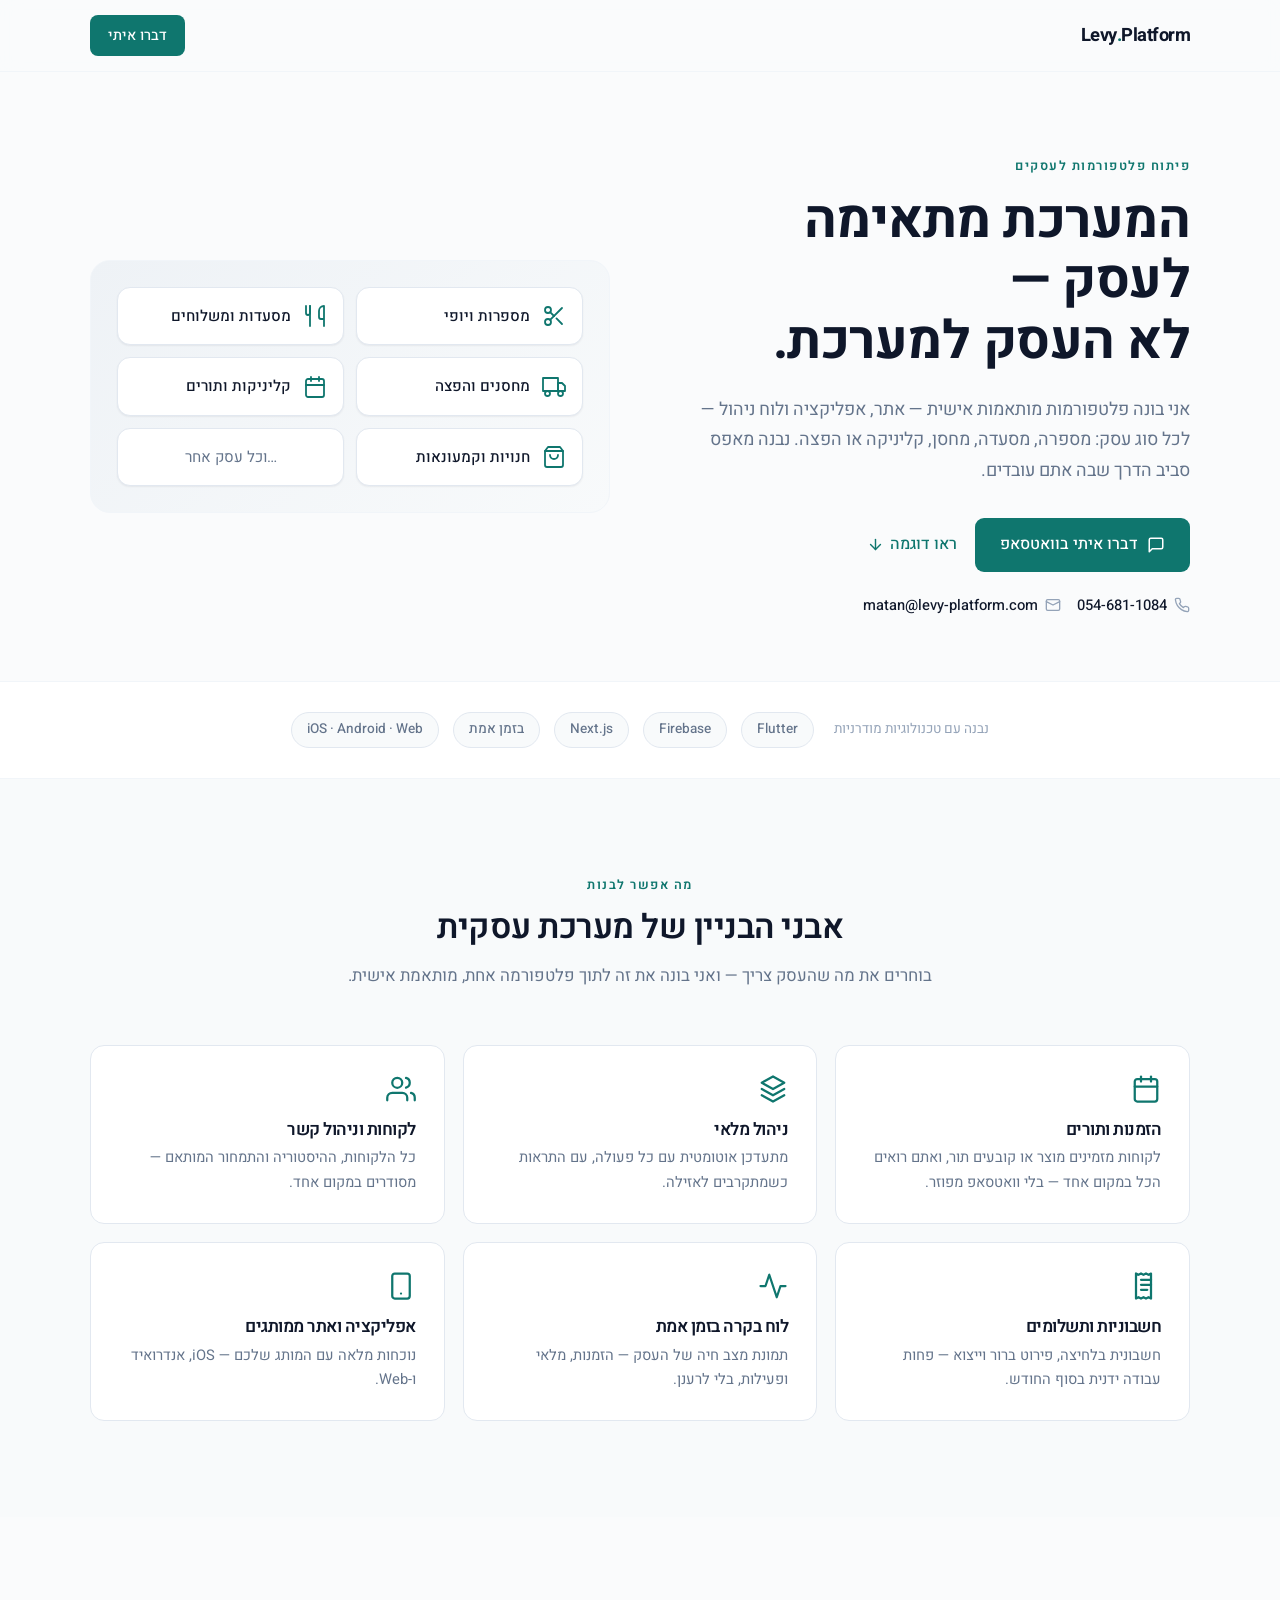
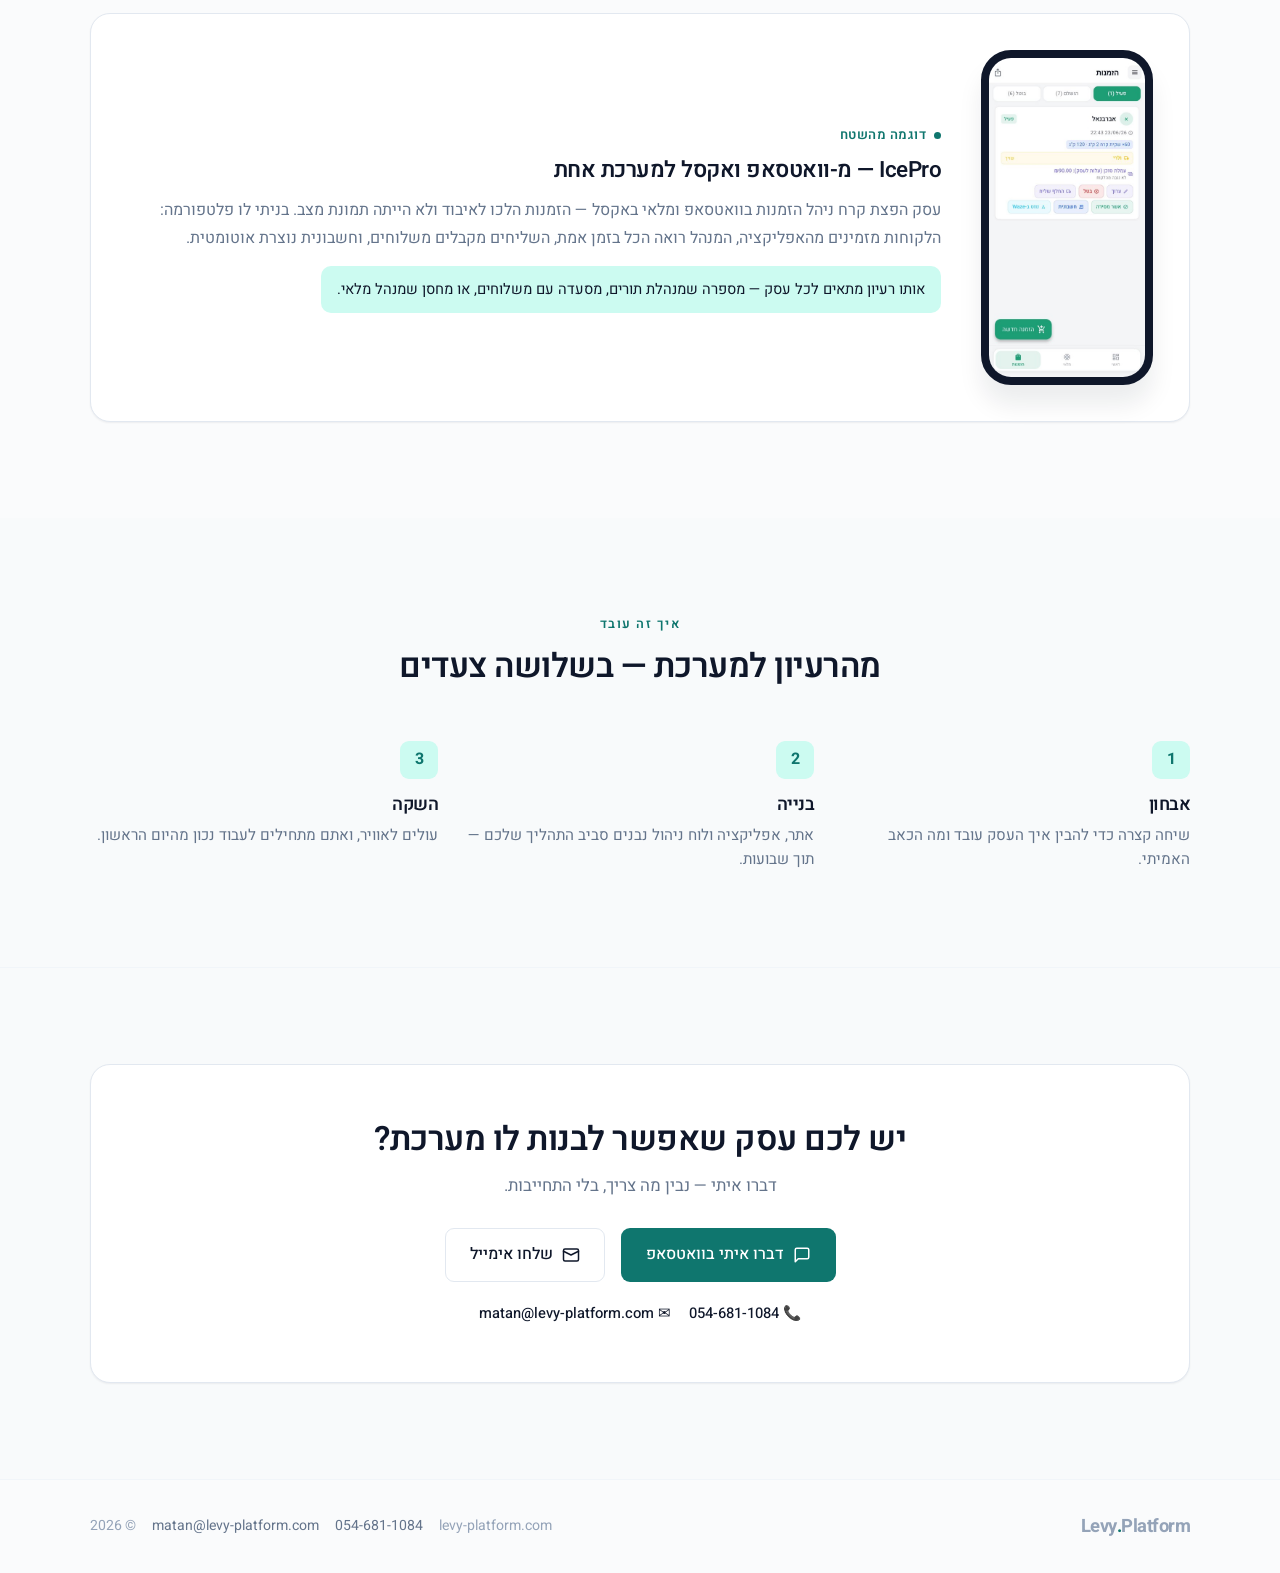
==== index.html @ 37a0bbab "v6: מיצוב רחב לכל עסק (סוגי-עסקים ב-hero) + IcePro כדוגמה קטנה ממוקדת-בעיה + אימייל matan@levy-platf" ====
<!DOCTYPE html>
<html lang="he" dir="rtl">
<head>
<meta charset="UTF-8">
<meta name="viewport" content="width=device-width, initial-scale=1.0">
<title>Levy Platform | פלטפורמות עסקיות מותאמות אישית</title>
<meta name="description" content="בונה פלטפורמות מותאמות אישית לכל עסק — אתר, אפליקציה ולוח ניהול שעובדים יחד בזמן אמת.">
<link rel="preconnect" href="https://fonts.googleapis.com">
<link rel="preconnect" href="https://fonts.gstatic.com" crossorigin>
<link href="https://fonts.googleapis.com/css2?family=Heebo:wght@300;400;500;600;700;800&display=swap" rel="stylesheet">
<style>
*,*::before,*::after{box-sizing:border-box;margin:0;padding:0}
:root{
  --bg:#FAFBFC;--surface:#FFFFFF;--section:#F8FAFB;
  --text:#0F172A;--sub:#64748B;--muted:#94A3B8;
  --border:#E2E8F0;--border-soft:#F1F5F9;
  --accent:#0F766E;--accent-hover:#134E4A;--accent-light:#CCFBF1;
  --shadow:0 20px 25px rgba(15,23,42,.08);
  --shadow-sm:0 1px 2px rgba(15,23,42,.06);
}
html{scroll-behavior:smooth}
body{font-family:'Heebo',-apple-system,BlinkMacSystemFont,'Segoe UI',sans-serif;color:var(--text);background:var(--bg);line-height:1.6;-webkit-font-smoothing:antialiased}
a{text-decoration:none;color:inherit}
.wrap{max-width:1180px;margin:0 auto;padding:0 40px}
@media(max-width:600px){.wrap{padding:0 22px}}
section{padding:96px 0}
@media(max-width:600px){section{padding:60px 0}}
h1,h2,h3{letter-spacing:-.5px;font-weight:600;line-height:1.15;color:var(--text)}
h2{font-size:clamp(1.7rem,3vw,2.1rem)}
.lead{color:var(--sub);font-size:1.05rem;line-height:1.7}
.eyebrow{color:var(--accent);font-weight:600;font-size:.8rem;letter-spacing:1.5px;text-transform:uppercase;margin-bottom:14px}
.ico{width:22px;height:22px;display:block;flex-shrink:0}
.ico svg{width:100%;height:100%;display:block}

html.js .reveal{opacity:0;transform:translateY(18px);transition:opacity .5s ease-out,transform .5s ease-out}
html.js .reveal.in{opacity:1;transform:none}

.btn{display:inline-flex;align-items:center;gap:9px;font-family:inherit;font-weight:500;font-size:1rem;border-radius:9px;padding:13px 24px;cursor:pointer;border:1px solid transparent;transition:background .2s,border-color .2s,color .2s}
.btn-primary{background:var(--accent);color:#fff}
.btn-primary:hover{background:var(--accent-hover)}
.btn-ghost{background:transparent;color:var(--text);border-color:var(--border)}
.btn-ghost:hover{border-color:var(--sub);background:var(--surface)}
.btn .ico{width:18px;height:18px}
.link-arrow{display:inline-flex;align-items:center;gap:6px;color:var(--accent);font-weight:500}
.link-arrow .ico{width:17px;height:17px}

nav{position:sticky;top:0;z-index:50;background:rgba(250,251,252,.85);backdrop-filter:blur(10px);border-bottom:1px solid var(--border-soft)}
.nav-in{max-width:1180px;margin:0 auto;padding:15px 40px;display:flex;align-items:center;justify-content:space-between}
@media(max-width:600px){.nav-in{padding:13px 22px}}
.brand{font-weight:700;font-size:1.15rem;letter-spacing:-.5px}
.brand i{color:var(--accent);font-style:normal}
.nav-cta{font-size:.9rem;font-weight:500;color:#fff;background:var(--accent);padding:9px 18px;border-radius:8px;transition:background .2s}
.nav-cta:hover{background:var(--accent-hover)}

.hero{padding:84px 0 64px}
.hero-grid{display:grid;grid-template-columns:1fr 1fr;gap:60px;align-items:center}
@media(max-width:880px){.hero-grid{grid-template-columns:1fr;gap:44px}}
.hero h1{font-size:clamp(2.1rem,4.6vw,3.3rem);font-weight:700}
.hero .lead{margin:22px 0 32px;max-width:500px;font-size:1.12rem}
.hero-actions{display:flex;align-items:center;gap:18px;flex-wrap:wrap}
.contact-line{margin-top:22px;color:var(--muted);font-size:.92rem;display:flex;align-items:center;gap:16px;flex-wrap:wrap}
.contact-line a{color:var(--text);font-weight:500;display:inline-flex;align-items:center;gap:7px}
.contact-line .ico{width:16px;height:16px;color:var(--muted)}

/* business-types panel (hero visual) */
.biz-panel{background:linear-gradient(140deg,#EEF2F6,#F8FAFB);border:1px solid var(--border-soft);border-radius:20px;padding:26px}
@media(max-width:600px){.biz-panel{padding:18px}}
.biz-grid{display:grid;grid-template-columns:repeat(2,1fr);gap:12px}
.biz{background:var(--surface);border:1px solid var(--border);border-radius:13px;padding:16px 16px;display:flex;align-items:center;gap:12px;font-weight:500;font-size:.95rem;box-shadow:var(--shadow-sm)}
.biz .ico{width:24px;height:24px;color:var(--accent)}
.biz.more{color:var(--sub);justify-content:center;font-weight:400}

.trust{border-top:1px solid var(--border-soft);border-bottom:1px solid var(--border-soft);background:var(--surface)}
.trust .wrap{padding-top:30px;padding-bottom:30px;display:flex;align-items:center;gap:14px;flex-wrap:wrap;justify-content:center}
.trust .t-lead{color:var(--muted);font-size:.85rem;margin-inline-end:6px}
.chip{font-size:.85rem;color:var(--sub);background:var(--section);border:1px solid var(--border);border-radius:50px;padding:6px 15px;font-weight:500}

.sec-head{max-width:640px;margin-bottom:54px}
.sec-head.center{margin-left:auto;margin-right:auto;text-align:center}
.sec-head .lead{margin-top:14px}

/* capabilities */
.caps{background:var(--section)}
.caps-grid{display:grid;grid-template-columns:repeat(3,1fr);gap:18px}
@media(max-width:820px){.caps-grid{grid-template-columns:repeat(2,1fr)}}
@media(max-width:540px){.caps-grid{grid-template-columns:1fr}}
.cap{background:var(--surface);border:1px solid var(--border);border-radius:14px;padding:28px;transition:border-color .2s,box-shadow .2s}
.cap:hover{border-color:#CBD5E1;box-shadow:var(--shadow-sm)}
.cap .ico{width:30px;height:30px;color:var(--accent);margin-bottom:16px}
.cap h3{font-size:1.08rem;margin-bottom:7px}
.cap p{color:var(--sub);font-size:.92rem;line-height:1.65}

/* compact example card */
.example{background:var(--surface);border:1px solid var(--border);border-radius:20px;padding:36px;display:grid;grid-template-columns:auto 1fr;gap:40px;align-items:center;box-shadow:var(--shadow-sm)}
@media(max-width:700px){.example{grid-template-columns:1fr;gap:26px;text-align:center;padding:28px}}
.example .phone{width:172px;border:8px solid #0F172A;border-radius:30px;overflow:hidden;background:#0F172A;box-shadow:var(--shadow);margin:0 auto}
.example .phone img{display:block;width:100%}
.example .ex-label{display:inline-flex;align-items:center;gap:8px;color:var(--accent);font-weight:600;font-size:.82rem;letter-spacing:.5px;margin-bottom:12px}
.example .ex-label .dot{width:7px;height:7px;border-radius:50%;background:var(--accent)}
.example h3{font-size:1.4rem;margin-bottom:12px}
.example p{color:var(--sub);font-size:1rem;line-height:1.75;margin-bottom:14px}
.example .ex-note{font-size:.92rem;color:var(--text);background:var(--accent-light);border-radius:10px;padding:12px 16px;display:inline-block}

/* how it works */
.steps{display:grid;grid-template-columns:repeat(3,1fr);gap:28px}
@media(max-width:720px){.steps{grid-template-columns:1fr;gap:22px}}
.step .n{width:38px;height:38px;border-radius:9px;background:var(--accent-light);color:var(--accent);font-weight:700;display:flex;align-items:center;justify-content:center;margin-bottom:16px}
.step h3{font-size:1.12rem;margin-bottom:7px}
.step p{color:var(--sub);font-size:.95rem}

/* final cta */
.cta{background:var(--section);border-top:1px solid var(--border-soft)}
.cta-card{background:var(--surface);border:1px solid var(--border);border-radius:20px;padding:56px 40px;text-align:center;box-shadow:var(--shadow-sm)}
@media(max-width:600px){.cta-card{padding:40px 24px}}
.cta-card h2{margin-bottom:12px}
.cta-card .lead{max-width:500px;margin:0 auto 28px}
.cta-actions{display:flex;align-items:center;justify-content:center;gap:16px;flex-wrap:wrap}
.cta-contact{margin-top:20px;color:var(--muted);font-size:.92rem;display:flex;gap:18px;justify-content:center;flex-wrap:wrap}
.cta-contact a{color:var(--text);font-weight:500}

footer{background:var(--bg);border-top:1px solid var(--border-soft);padding:32px 0}
.foot{display:flex;align-items:center;justify-content:space-between;gap:14px;flex-wrap:wrap;color:var(--muted);font-size:.88rem}
.foot a{color:var(--sub)}
.foot-c{display:flex;gap:16px;flex-wrap:wrap}
</style>
</head>
<body>

<nav>
  <div class="nav-in">
    <div class="brand">Levy<i>.</i>Platform</div>
    <a class="nav-cta" href="https://wa.me/972546811084" target="_blank" rel="noopener">דברו איתי</a>
  </div>
</nav>

<!-- HERO -->
<header class="hero">
  <div class="wrap hero-grid">
    <div class="reveal">
      <div class="eyebrow">פיתוח פלטפורמות לעסקים</div>
      <h1>המערכת מתאימה לעסק —<br>לא העסק למערכת.</h1>
      <p class="lead">אני בונה פלטפורמות מותאמות אישית — אתר, אפליקציה ולוח ניהול — לכל סוג עסק: מספרה, מסעדה, מחסן, קליניקה או הפצה. נבנה מאפס סביב הדרך שבה אתם עובדים.</p>
      <div class="hero-actions">
        <a class="btn btn-primary" href="https://wa.me/972546811084" target="_blank" rel="noopener">
          <span class="ico"><svg viewBox="0 0 24 24" fill="none" stroke="currentColor" stroke-width="2" stroke-linecap="round" stroke-linejoin="round"><path d="M21 15a2 2 0 0 1-2 2H7l-4 4V5a2 2 0 0 1 2-2h14a2 2 0 0 1 2 2z"/></svg></span>
          דברו איתי בוואטסאפ
        </a>
        <a class="link-arrow" href="#example">ראו דוגמה
          <span class="ico"><svg viewBox="0 0 24 24" fill="none" stroke="currentColor" stroke-width="2" stroke-linecap="round" stroke-linejoin="round"><path d="M12 5v14"/><path d="m19 12-7 7-7-7"/></svg></span>
        </a>
      </div>
      <div class="contact-line">
        <a href="tel:+972546811084"><span class="ico"><svg viewBox="0 0 24 24" fill="none" stroke="currentColor" stroke-width="2" stroke-linecap="round" stroke-linejoin="round"><path d="M22 16.92v3a2 2 0 0 1-2.18 2 19.79 19.79 0 0 1-8.63-3.07 19.5 19.5 0 0 1-6-6 19.79 19.79 0 0 1-3.07-8.67A2 2 0 0 1 4.11 2h3a2 2 0 0 1 2 1.72c.13.96.36 1.9.7 2.81a2 2 0 0 1-.45 2.11L8.09 9.91a16 16 0 0 0 6 6l1.27-1.27a2 2 0 0 1 2.11-.45c.91.34 1.85.57 2.81.7A2 2 0 0 1 22 16.92z"/></svg></span>054-681-1084</a>
        <a href="mailto:matan@levy-platform.com"><span class="ico"><svg viewBox="0 0 24 24" fill="none" stroke="currentColor" stroke-width="2" stroke-linecap="round" stroke-linejoin="round"><rect x="2" y="4" width="20" height="16" rx="2"/><path d="m22 7-10 5L2 7"/></svg></span>matan@levy-platform.com</a>
      </div>
    </div>
    <div class="reveal">
      <div class="biz-panel">
        <div class="biz-grid">
          <div class="biz"><span class="ico"><svg viewBox="0 0 24 24" fill="none" stroke="currentColor" stroke-width="1.8" stroke-linecap="round" stroke-linejoin="round"><circle cx="6" cy="6" r="3"/><circle cx="6" cy="18" r="3"/><line x1="20" y1="4" x2="8.12" y2="15.88"/><line x1="14.47" y1="14.48" x2="20" y2="20"/><line x1="8.12" y1="8.12" x2="12" y2="12"/></svg></span>מספרות ויופי</div>
          <div class="biz"><span class="ico"><svg viewBox="0 0 24 24" fill="none" stroke="currentColor" stroke-width="1.8" stroke-linecap="round" stroke-linejoin="round"><path d="M3 2v7a2 2 0 0 0 2 2 2 2 0 0 0 2-2V2"/><path d="M7 2v20"/><path d="M21 15V2a5 5 0 0 0-5 5v6c0 1.1.9 2 2 2h3Zm0 0v7"/></svg></span>מסעדות ומשלוחים</div>
          <div class="biz"><span class="ico"><svg viewBox="0 0 24 24" fill="none" stroke="currentColor" stroke-width="1.8" stroke-linecap="round" stroke-linejoin="round"><path d="M1 3h15v13H1z"/><path d="M16 8h4l3 3v5h-7V8z"/><circle cx="5.5" cy="18.5" r="2.5"/><circle cx="18.5" cy="18.5" r="2.5"/></svg></span>מחסנים והפצה</div>
          <div class="biz"><span class="ico"><svg viewBox="0 0 24 24" fill="none" stroke="currentColor" stroke-width="1.8" stroke-linecap="round" stroke-linejoin="round"><rect x="3" y="4" width="18" height="18" rx="2"/><line x1="16" y1="2" x2="16" y2="6"/><line x1="8" y1="2" x2="8" y2="6"/><line x1="3" y1="10" x2="21" y2="10"/></svg></span>קליניקות ותורים</div>
          <div class="biz"><span class="ico"><svg viewBox="0 0 24 24" fill="none" stroke="currentColor" stroke-width="1.8" stroke-linecap="round" stroke-linejoin="round"><path d="M6 2 3 6v14a2 2 0 0 0 2 2h14a2 2 0 0 0 2-2V6l-3-4z"/><line x1="3" y1="6" x2="21" y2="6"/><path d="M16 10a4 4 0 0 1-8 0"/></svg></span>חנויות וקמעונאות</div>
          <div class="biz more">…וכל עסק אחר</div>
        </div>
      </div>
    </div>
  </div>
</header>

<!-- TRUST -->
<div class="trust">
  <div class="wrap">
    <span class="t-lead">נבנה עם טכנולוגיות מודרניות</span>
    <span class="chip">Flutter</span>
    <span class="chip">Firebase</span>
    <span class="chip">Next.js</span>
    <span class="chip">בזמן אמת</span>
    <span class="chip">iOS · Android · Web</span>
  </div>
</div>

<!-- CAPABILITIES -->
<section class="caps">
  <div class="wrap">
    <div class="sec-head center reveal">
      <div class="eyebrow">מה אפשר לבנות</div>
      <h2>אבני הבניין של מערכת עסקית</h2>
      <p class="lead">בוחרים את מה שהעסק צריך — ואני בונה את זה לתוך פלטפורמה אחת, מותאמת אישית.</p>
    </div>
    <div class="caps-grid">
      <div class="cap reveal"><span class="ico"><svg viewBox="0 0 24 24" fill="none" stroke="currentColor" stroke-width="1.8" stroke-linecap="round" stroke-linejoin="round"><rect x="3" y="4" width="18" height="18" rx="2"/><line x1="16" y1="2" x2="16" y2="6"/><line x1="8" y1="2" x2="8" y2="6"/><line x1="3" y1="10" x2="21" y2="10"/></svg></span><h3>הזמנות ותורים</h3><p>לקוחות מזמינים מוצר או קובעים תור, ואתם רואים הכל במקום אחד — בלי וואטסאפ מפוזר.</p></div>
      <div class="cap reveal"><span class="ico"><svg viewBox="0 0 24 24" fill="none" stroke="currentColor" stroke-width="1.8" stroke-linecap="round" stroke-linejoin="round"><path d="m12 2 9 5-9 5-9-5 9-5z"/><path d="m3 12 9 5 9-5"/><path d="m3 17 9 5 9-5"/></svg></span><h3>ניהול מלאי</h3><p>מתעדכן אוטומטית עם כל פעולה, עם התראות כשמתקרבים לאזילה.</p></div>
      <div class="cap reveal"><span class="ico"><svg viewBox="0 0 24 24" fill="none" stroke="currentColor" stroke-width="1.8" stroke-linecap="round" stroke-linejoin="round"><path d="M17 21v-2a4 4 0 0 0-4-4H5a4 4 0 0 0-4 4v2"/><circle cx="9" cy="7" r="4"/><path d="M23 21v-2a4 4 0 0 0-3-3.87"/><path d="M16 3.13a4 4 0 0 1 0 7.75"/></svg></span><h3>לקוחות וניהול קשר</h3><p>כל הלקוחות, ההיסטוריה והתמחור המותאם — מסודרים במקום אחד.</p></div>
      <div class="cap reveal"><span class="ico"><svg viewBox="0 0 24 24" fill="none" stroke="currentColor" stroke-width="1.8" stroke-linecap="round" stroke-linejoin="round"><path d="M4 2v20l2-1 2 1 2-1 2 1 2-1 2 1V2l-2 1-2-1-2 1-2-1-2 1-2-1z"/><path d="M8 7h8"/><path d="M8 11h8"/><path d="M8 15h5"/></svg></span><h3>חשבוניות ותשלומים</h3><p>חשבונית בלחיצה, פירוט ברור וייצוא — פחות עבודה ידנית בסוף החודש.</p></div>
      <div class="cap reveal"><span class="ico"><svg viewBox="0 0 24 24" fill="none" stroke="currentColor" stroke-width="1.8" stroke-linecap="round" stroke-linejoin="round"><path d="M22 12h-4l-3 9L9 3l-3 9H2"/></svg></span><h3>לוח בקרה בזמן אמת</h3><p>תמונת מצב חיה של העסק — הזמנות, מלאי ופעילות, בלי לרענן.</p></div>
      <div class="cap reveal"><span class="ico"><svg viewBox="0 0 24 24" fill="none" stroke="currentColor" stroke-width="1.8" stroke-linecap="round" stroke-linejoin="round"><rect x="5" y="2" width="14" height="20" rx="2"/><line x1="12" y1="18" x2="12.01" y2="18"/></svg></span><h3>אפליקציה ואתר ממותגים</h3><p>נוכחות מלאה עם המותג שלכם — iOS, אנדרואיד ו-Web.</p></div>
    </div>
  </div>
</section>

<!-- COMPACT EXAMPLE -->
<section id="example">
  <div class="wrap">
    <div class="example reveal">
      <div class="ex-visual">
        <div class="phone"><img src="[data-uri]" alt="מסך ניהול הזמנות באפליקציה שבניתי"></div>
      </div>
      <div class="ex-text">
        <span class="ex-label"><span class="dot"></span>דוגמה מהשטח</span>
        <h3>IcePro — מ-וואטסאפ ואקסל למערכת אחת</h3>
        <p>עסק הפצת קרח ניהל הזמנות בוואטסאפ ומלאי באקסל — הזמנות הלכו לאיבוד ולא הייתה תמונת מצב. בניתי לו פלטפורמה: הלקוחות מזמינים מהאפליקציה, המנהל רואה הכל בזמן אמת, השליחים מקבלים משלוחים, וחשבונית נוצרת אוטומטית.</p>
        <span class="ex-note">אותו רעיון מתאים לכל עסק — מספרה שמנהלת תורים, מסעדה עם משלוחים, או מחסן שמנהל מלאי.</span>
      </div>
    </div>
  </div>
</section>

<!-- HOW IT WORKS -->
<section class="caps">
  <div class="wrap">
    <div class="sec-head center reveal">
      <div class="eyebrow">איך זה עובד</div>
      <h2>מהרעיון למערכת — בשלושה צעדים</h2>
    </div>
    <div class="steps">
      <div class="step reveal"><div class="n">1</div><h3>אבחון</h3><p>שיחה קצרה כדי להבין איך העסק עובד ומה הכאב האמיתי.</p></div>
      <div class="step reveal"><div class="n">2</div><h3>בנייה</h3><p>אתר, אפליקציה ולוח ניהול נבנים סביב התהליך שלכם — תוך שבועות.</p></div>
      <div class="step reveal"><div class="n">3</div><h3>השקה</h3><p>עולים לאוויר, ואתם מתחילים לעבוד נכון מהיום הראשון.</p></div>
    </div>
  </div>
</section>

<!-- FINAL CTA -->
<section class="cta">
  <div class="wrap">
    <div class="cta-card reveal">
      <h2>יש לכם עסק שאפשר לבנות לו מערכת?</h2>
      <p class="lead">דברו איתי — נבין מה צריך, בלי התחייבות.</p>
      <div class="cta-actions">
        <a class="btn btn-primary" href="https://wa.me/972546811084" target="_blank" rel="noopener">
          <span class="ico"><svg viewBox="0 0 24 24" fill="none" stroke="currentColor" stroke-width="2" stroke-linecap="round" stroke-linejoin="round"><path d="M21 15a2 2 0 0 1-2 2H7l-4 4V5a2 2 0 0 1 2-2h14a2 2 0 0 1 2 2z"/></svg></span>
          דברו איתי בוואטסאפ
        </a>
        <a class="btn btn-ghost" href="mailto:matan@levy-platform.com">
          <span class="ico"><svg viewBox="0 0 24 24" fill="none" stroke="currentColor" stroke-width="2" stroke-linecap="round" stroke-linejoin="round"><rect x="2" y="4" width="20" height="16" rx="2"/><path d="m22 7-10 5L2 7"/></svg></span>
          שלחו אימייל
        </a>
      </div>
      <div class="cta-contact">
        <a href="tel:+972546811084">📞 054-681-1084</a>
        <a href="mailto:matan@levy-platform.com">✉ matan@levy-platform.com</a>
      </div>
    </div>
  </div>
</section>

<footer>
  <div class="wrap foot">
    <div class="brand">Levy<i>.</i>Platform</div>
    <div class="foot-c">
      <span>levy-platform.com</span>
      <a href="tel:+972546811084">054-681-1084</a>
      <a href="mailto:matan@levy-platform.com">matan@levy-platform.com</a>
      <span>© 2026</span>
    </div>
  </div>
</footer>

<script>
(function(){
  document.documentElement.classList.add('js');
  var els=document.querySelectorAll('.reveal');
  if(!('IntersectionObserver' in window)){els.forEach(function(e){e.classList.add('in')});return;}
  var io=new IntersectionObserver(function(entries){
    entries.forEach(function(en){if(en.isIntersecting){en.target.classList.add('in');io.unobserve(en.target);}});
  },{threshold:.12,rootMargin:'0px 0px -8% 0px'});
  els.forEach(function(e){io.observe(e)});
})();
</script>
</body>
</html>
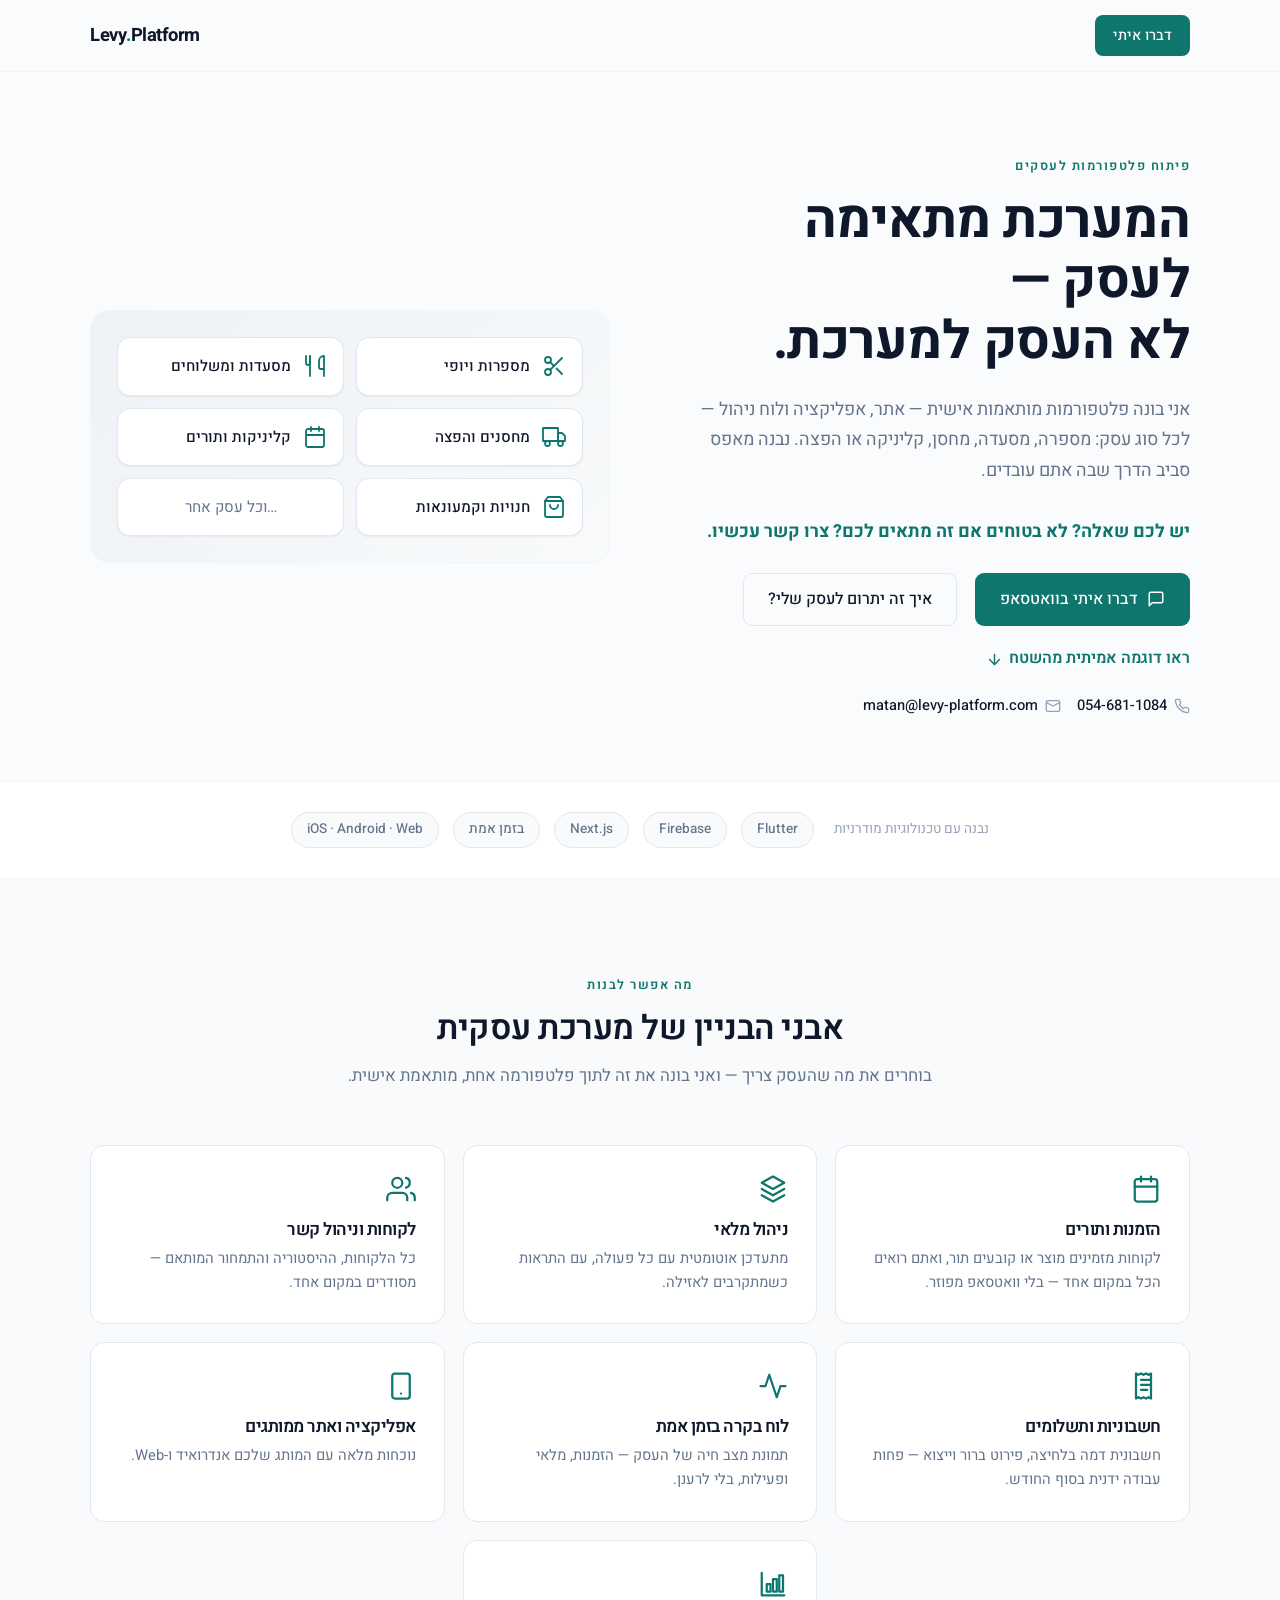
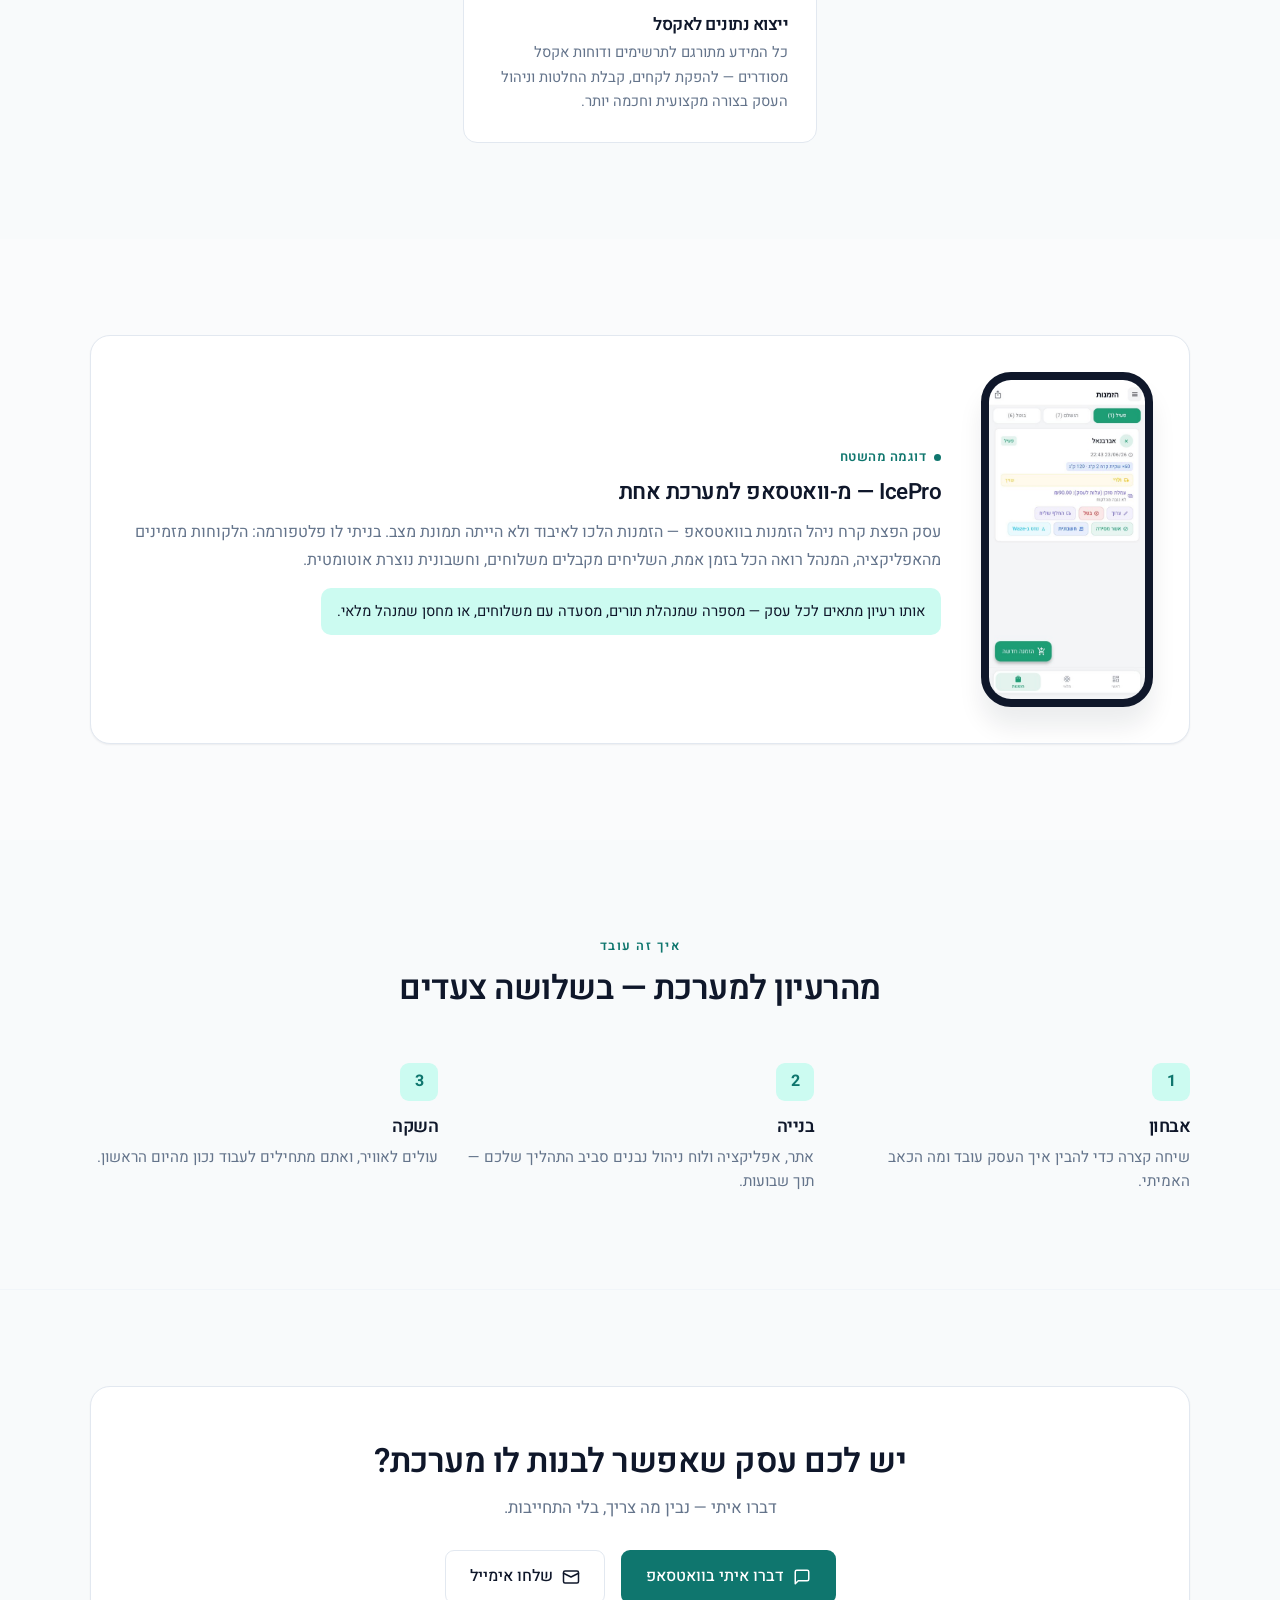
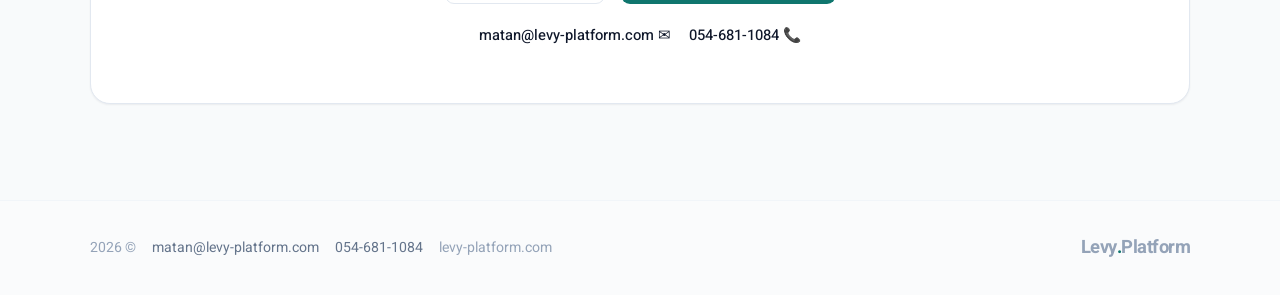
==== commit ecc2386d: "עדכון אתר 2026-06-24 17:47 Co-Authored-By: Claude <noreply@anthropic.com>" ====
--- a/index.html
+++ b/index.html
@@ -28,6 +28,7 @@
 h1,h2,h3{letter-spacing:-.5px;font-weight:600;line-height:1.15;color:var(--text)}
 h2{font-size:clamp(1.7rem,3vw,2.1rem)}
 .lead{color:var(--sub);font-size:1.05rem;line-height:1.7}
+.lead-cta{color:var(--accent);font-weight:700;font-size:1.12rem;line-height:1.6;margin-top:18px;margin-bottom:26px}
 .eyebrow{color:var(--accent);font-weight:600;font-size:.8rem;letter-spacing:1.5px;text-transform:uppercase;margin-bottom:14px}
 .ico{width:22px;height:22px;display:block;flex-shrink:0}
 .ico svg{width:100%;height:100%;display:block}
@@ -42,6 +43,10 @@
 .btn-ghost:hover{border-color:var(--sub);background:var(--surface)}
 .btn .ico{width:18px;height:18px}
 .link-arrow{display:inline-flex;align-items:center;gap:6px;color:var(--accent);font-weight:500}
+.see-example{margin-top:20px;font-weight:600;font-size:1rem}
+.see-example .ico{transition:transform .2s}
+.see-example:hover{text-decoration:underline}
+.see-example:hover .ico{transform:translateY(3px)}
 .link-arrow .ico{width:17px;height:17px}
 
 nav{position:sticky;top:0;z-index:50;background:rgba(250,251,252,.85);backdrop-filter:blur(10px);border-bottom:1px solid var(--border-soft)}
@@ -81,9 +86,10 @@
 
 /* capabilities */
 .caps{background:var(--section)}
-.caps-grid{display:grid;grid-template-columns:repeat(3,1fr);gap:18px}
-@media(max-width:820px){.caps-grid{grid-template-columns:repeat(2,1fr)}}
-@media(max-width:540px){.caps-grid{grid-template-columns:1fr}}
+.caps-grid{display:flex;flex-wrap:wrap;justify-content:center;gap:18px}
+.caps-grid .cap{flex:0 1 calc((100% - 36px)/3);max-width:calc((100% - 36px)/3)}
+@media(max-width:820px){.caps-grid .cap{flex-basis:calc((100% - 18px)/2);max-width:calc((100% - 18px)/2)}}
+@media(max-width:540px){.caps-grid .cap{flex-basis:100%;max-width:100%}}
 .cap{background:var(--surface);border:1px solid var(--border);border-radius:14px;padding:28px;transition:border-color .2s,box-shadow .2s}
 .cap:hover{border-color:#CBD5E1;box-shadow:var(--shadow-sm)}
 .cap .ico{width:30px;height:30px;color:var(--accent);margin-bottom:16px}
@@ -128,8 +134,8 @@
 
 <nav>
   <div class="nav-in">
+    <a class="nav-cta" href="https://wa.me/972546811084" target="_blank" rel="noopener">דברו איתי</a>
     <div class="brand">Levy<i>.</i>Platform</div>
-    <a class="nav-cta" href="https://wa.me/972546811084" target="_blank" rel="noopener">דברו איתי</a>
   </div>
 </nav>
 
@@ -140,15 +146,17 @@
       <div class="eyebrow">פיתוח פלטפורמות לעסקים</div>
       <h1>המערכת מתאימה לעסק —<br>לא העסק למערכת.</h1>
       <p class="lead">אני בונה פלטפורמות מותאמות אישית — אתר, אפליקציה ולוח ניהול — לכל סוג עסק: מספרה, מסעדה, מחסן, קליניקה או הפצה. נבנה מאפס סביב הדרך שבה אתם עובדים.</p>
+      <p class="lead-cta">יש לכם שאלה? לא בטוחים אם זה מתאים לכם? צרו קשר עכשיו.</p>
       <div class="hero-actions">
         <a class="btn btn-primary" href="https://wa.me/972546811084" target="_blank" rel="noopener">
           <span class="ico"><svg viewBox="0 0 24 24" fill="none" stroke="currentColor" stroke-width="2" stroke-linecap="round" stroke-linejoin="round"><path d="M21 15a2 2 0 0 1-2 2H7l-4 4V5a2 2 0 0 1 2-2h14a2 2 0 0 1 2 2z"/></svg></span>
           דברו איתי בוואטסאפ
         </a>
-        <a class="link-arrow" href="#example">ראו דוגמה
-          <span class="ico"><svg viewBox="0 0 24 24" fill="none" stroke="currentColor" stroke-width="2" stroke-linecap="round" stroke-linejoin="round"><path d="M12 5v14"/><path d="m19 12-7 7-7-7"/></svg></span>
-        </a>
-      </div>
+        <a class="btn btn-ghost" href="#caps">איך זה יתרום לעסק שלי?</a>
+      </div>
+      <a class="link-arrow see-example" href="#example">ראו דוגמה אמיתית מהשטח
+        <span class="ico"><svg viewBox="0 0 24 24" fill="none" stroke="currentColor" stroke-width="2" stroke-linecap="round" stroke-linejoin="round"><path d="M12 5v14"/><path d="m19 12-7 7-7-7"/></svg></span>
+      </a>
       <div class="contact-line">
         <a href="tel:+972546811084"><span class="ico"><svg viewBox="0 0 24 24" fill="none" stroke="currentColor" stroke-width="2" stroke-linecap="round" stroke-linejoin="round"><path d="M22 16.92v3a2 2 0 0 1-2.18 2 19.79 19.79 0 0 1-8.63-3.07 19.5 19.5 0 0 1-6-6 19.79 19.79 0 0 1-3.07-8.67A2 2 0 0 1 4.11 2h3a2 2 0 0 1 2 1.72c.13.96.36 1.9.7 2.81a2 2 0 0 1-.45 2.11L8.09 9.91a16 16 0 0 0 6 6l1.27-1.27a2 2 0 0 1 2.11-.45c.91.34 1.85.57 2.81.7A2 2 0 0 1 22 16.92z"/></svg></span>054-681-1084</a>
         <a href="mailto:matan@levy-platform.com"><span class="ico"><svg viewBox="0 0 24 24" fill="none" stroke="currentColor" stroke-width="2" stroke-linecap="round" stroke-linejoin="round"><rect x="2" y="4" width="20" height="16" rx="2"/><path d="m22 7-10 5L2 7"/></svg></span>matan@levy-platform.com</a>
@@ -182,7 +190,7 @@
 </div>
 
 <!-- CAPABILITIES -->
-<section class="caps">
+<section class="caps" id="caps">
   <div class="wrap">
     <div class="sec-head center reveal">
       <div class="eyebrow">מה אפשר לבנות</div>
@@ -193,9 +201,10 @@
       <div class="cap reveal"><span class="ico"><svg viewBox="0 0 24 24" fill="none" stroke="currentColor" stroke-width="1.8" stroke-linecap="round" stroke-linejoin="round"><rect x="3" y="4" width="18" height="18" rx="2"/><line x1="16" y1="2" x2="16" y2="6"/><line x1="8" y1="2" x2="8" y2="6"/><line x1="3" y1="10" x2="21" y2="10"/></svg></span><h3>הזמנות ותורים</h3><p>לקוחות מזמינים מוצר או קובעים תור, ואתם רואים הכל במקום אחד — בלי וואטסאפ מפוזר.</p></div>
       <div class="cap reveal"><span class="ico"><svg viewBox="0 0 24 24" fill="none" stroke="currentColor" stroke-width="1.8" stroke-linecap="round" stroke-linejoin="round"><path d="m12 2 9 5-9 5-9-5 9-5z"/><path d="m3 12 9 5 9-5"/><path d="m3 17 9 5 9-5"/></svg></span><h3>ניהול מלאי</h3><p>מתעדכן אוטומטית עם כל פעולה, עם התראות כשמתקרבים לאזילה.</p></div>
       <div class="cap reveal"><span class="ico"><svg viewBox="0 0 24 24" fill="none" stroke="currentColor" stroke-width="1.8" stroke-linecap="round" stroke-linejoin="round"><path d="M17 21v-2a4 4 0 0 0-4-4H5a4 4 0 0 0-4 4v2"/><circle cx="9" cy="7" r="4"/><path d="M23 21v-2a4 4 0 0 0-3-3.87"/><path d="M16 3.13a4 4 0 0 1 0 7.75"/></svg></span><h3>לקוחות וניהול קשר</h3><p>כל הלקוחות, ההיסטוריה והתמחור המותאם — מסודרים במקום אחד.</p></div>
-      <div class="cap reveal"><span class="ico"><svg viewBox="0 0 24 24" fill="none" stroke="currentColor" stroke-width="1.8" stroke-linecap="round" stroke-linejoin="round"><path d="M4 2v20l2-1 2 1 2-1 2 1 2-1 2 1V2l-2 1-2-1-2 1-2-1-2 1-2-1z"/><path d="M8 7h8"/><path d="M8 11h8"/><path d="M8 15h5"/></svg></span><h3>חשבוניות ותשלומים</h3><p>חשבונית בלחיצה, פירוט ברור וייצוא — פחות עבודה ידנית בסוף החודש.</p></div>
+      <div class="cap reveal"><span class="ico"><svg viewBox="0 0 24 24" fill="none" stroke="currentColor" stroke-width="1.8" stroke-linecap="round" stroke-linejoin="round"><path d="M4 2v20l2-1 2 1 2-1 2 1 2-1 2 1V2l-2 1-2-1-2 1-2-1-2 1-2-1z"/><path d="M8 7h8"/><path d="M8 11h8"/><path d="M8 15h5"/></svg></span><h3>חשבוניות ותשלומים</h3><p>חשבונית דמה בלחיצה, פירוט ברור וייצוא — פחות עבודה ידנית בסוף החודש.</p></div>
       <div class="cap reveal"><span class="ico"><svg viewBox="0 0 24 24" fill="none" stroke="currentColor" stroke-width="1.8" stroke-linecap="round" stroke-linejoin="round"><path d="M22 12h-4l-3 9L9 3l-3 9H2"/></svg></span><h3>לוח בקרה בזמן אמת</h3><p>תמונת מצב חיה של העסק — הזמנות, מלאי ופעילות, בלי לרענן.</p></div>
-      <div class="cap reveal"><span class="ico"><svg viewBox="0 0 24 24" fill="none" stroke="currentColor" stroke-width="1.8" stroke-linecap="round" stroke-linejoin="round"><rect x="5" y="2" width="14" height="20" rx="2"/><line x1="12" y1="18" x2="12.01" y2="18"/></svg></span><h3>אפליקציה ואתר ממותגים</h3><p>נוכחות מלאה עם המותג שלכם — iOS, אנדרואיד ו-Web.</p></div>
+      <div class="cap reveal"><span class="ico"><svg viewBox="0 0 24 24" fill="none" stroke="currentColor" stroke-width="1.8" stroke-linecap="round" stroke-linejoin="round"><rect x="5" y="2" width="14" height="20" rx="2"/><line x1="12" y1="18" x2="12.01" y2="18"/></svg></span><h3>אפליקציה ואתר ממותגים</h3><p>נוכחות מלאה עם המותג שלכם  אנדרואיד ו-Web.</p></div>
+      <div class="cap reveal"><span class="ico"><svg viewBox="0 0 24 24" fill="none" stroke="currentColor" stroke-width="1.8" stroke-linecap="round" stroke-linejoin="round"><path d="M3 3v18h18"/><rect x="7" y="12" width="3" height="6"/><rect x="12" y="8" width="3" height="10"/><rect x="17" y="5" width="3" height="13"/></svg></span><h3>ייצוא נתונים לאקסל</h3><p>כל המידע מתורגם לתרשימים ודוחות אקסל מסודרים — להפקת לקחים, קבלת החלטות וניהול העסק בצורה מקצועית וחכמה יותר.</p></div>
     </div>
   </div>
 </section>
@@ -209,8 +218,8 @@
       </div>
       <div class="ex-text">
         <span class="ex-label"><span class="dot"></span>דוגמה מהשטח</span>
-        <h3>IcePro — מ-וואטסאפ ואקסל למערכת אחת</h3>
-        <p>עסק הפצת קרח ניהל הזמנות בוואטסאפ ומלאי באקסל — הזמנות הלכו לאיבוד ולא הייתה תמונת מצב. בניתי לו פלטפורמה: הלקוחות מזמינים מהאפליקציה, המנהל רואה הכל בזמן אמת, השליחים מקבלים משלוחים, וחשבונית נוצרת אוטומטית.</p>
+        <h3>IcePro — מ-וואטסאפ  למערכת אחת</h3>
+        <p>עסק הפצת קרח ניהל הזמנות בוואטסאפ  — הזמנות הלכו לאיבוד ולא הייתה תמונת מצב. בניתי לו פלטפורמה: הלקוחות מזמינים מהאפליקציה, המנהל רואה הכל בזמן אמת, השליחים מקבלים משלוחים, וחשבונית נוצרת אוטומטית.</p>
         <span class="ex-note">אותו רעיון מתאים לכל עסק — מספרה שמנהלת תורים, מסעדה עם משלוחים, או מחסן שמנהל מלאי.</span>
       </div>
     </div>
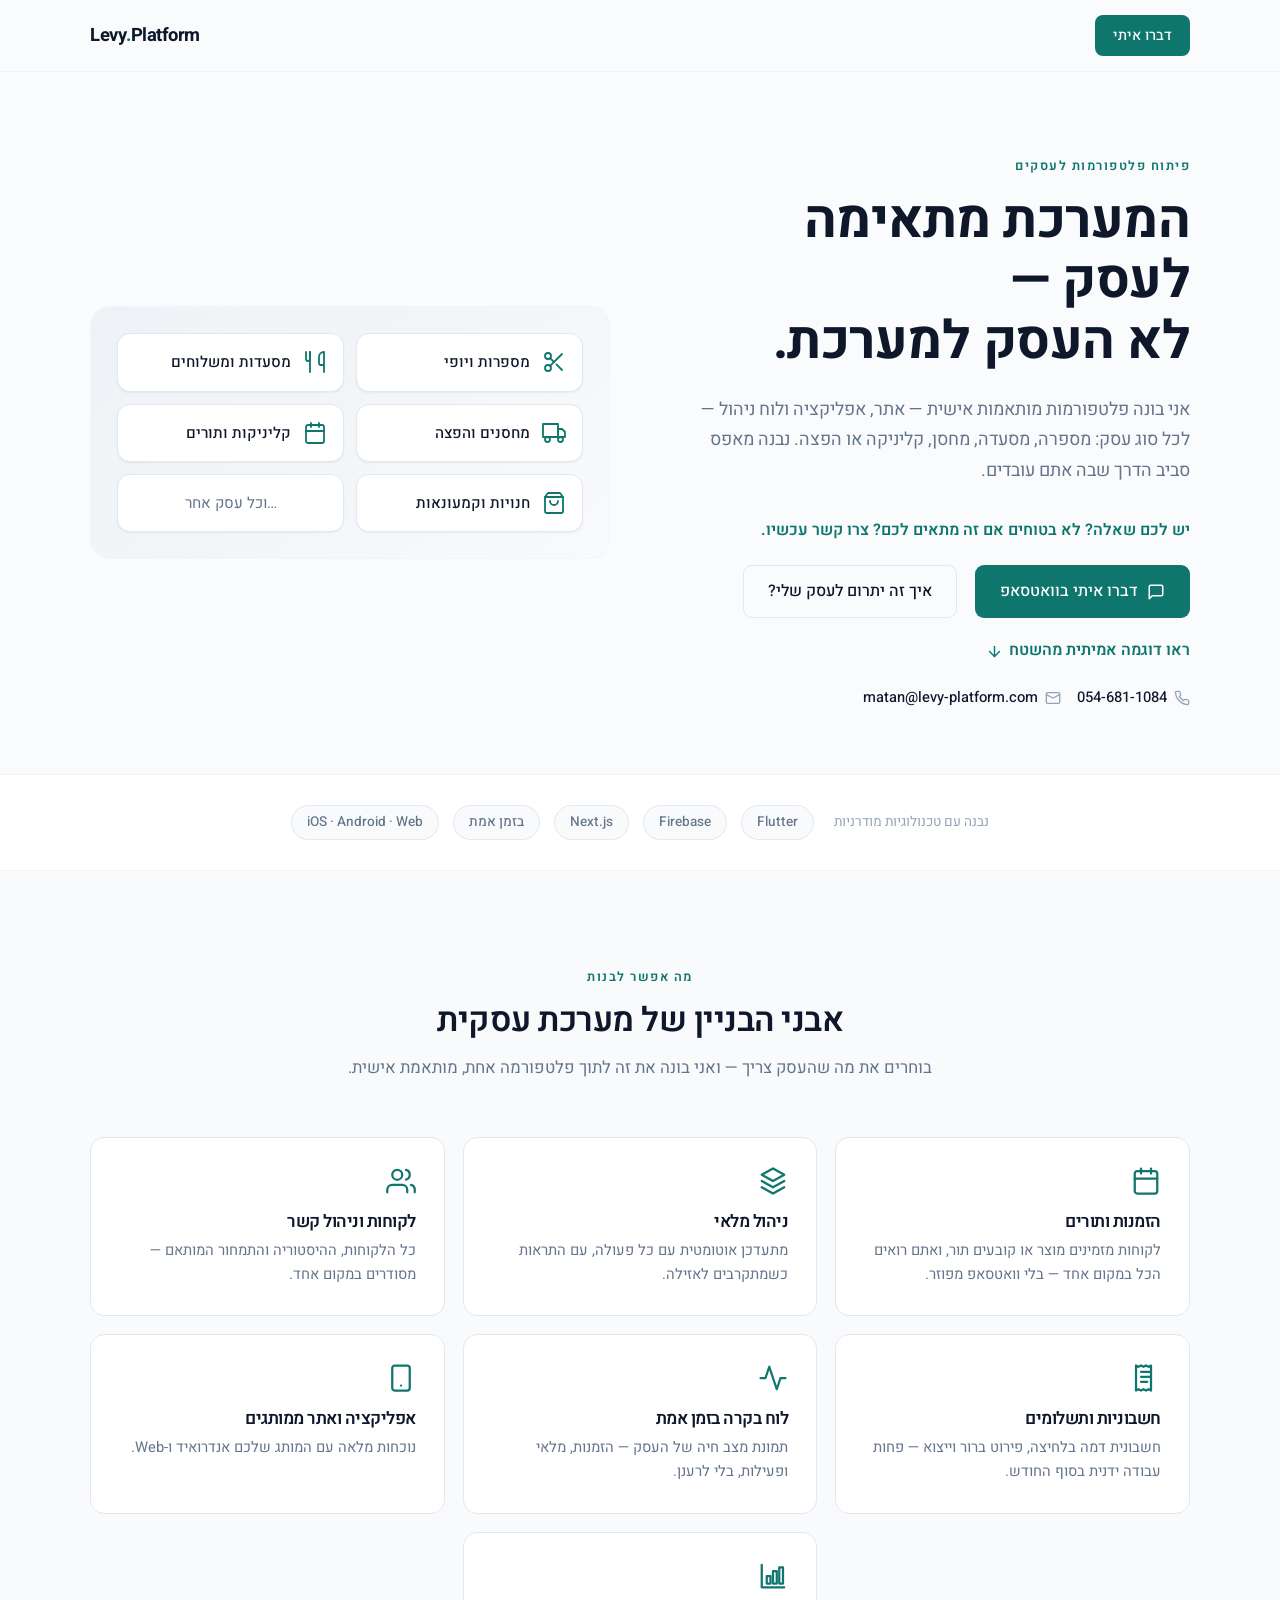
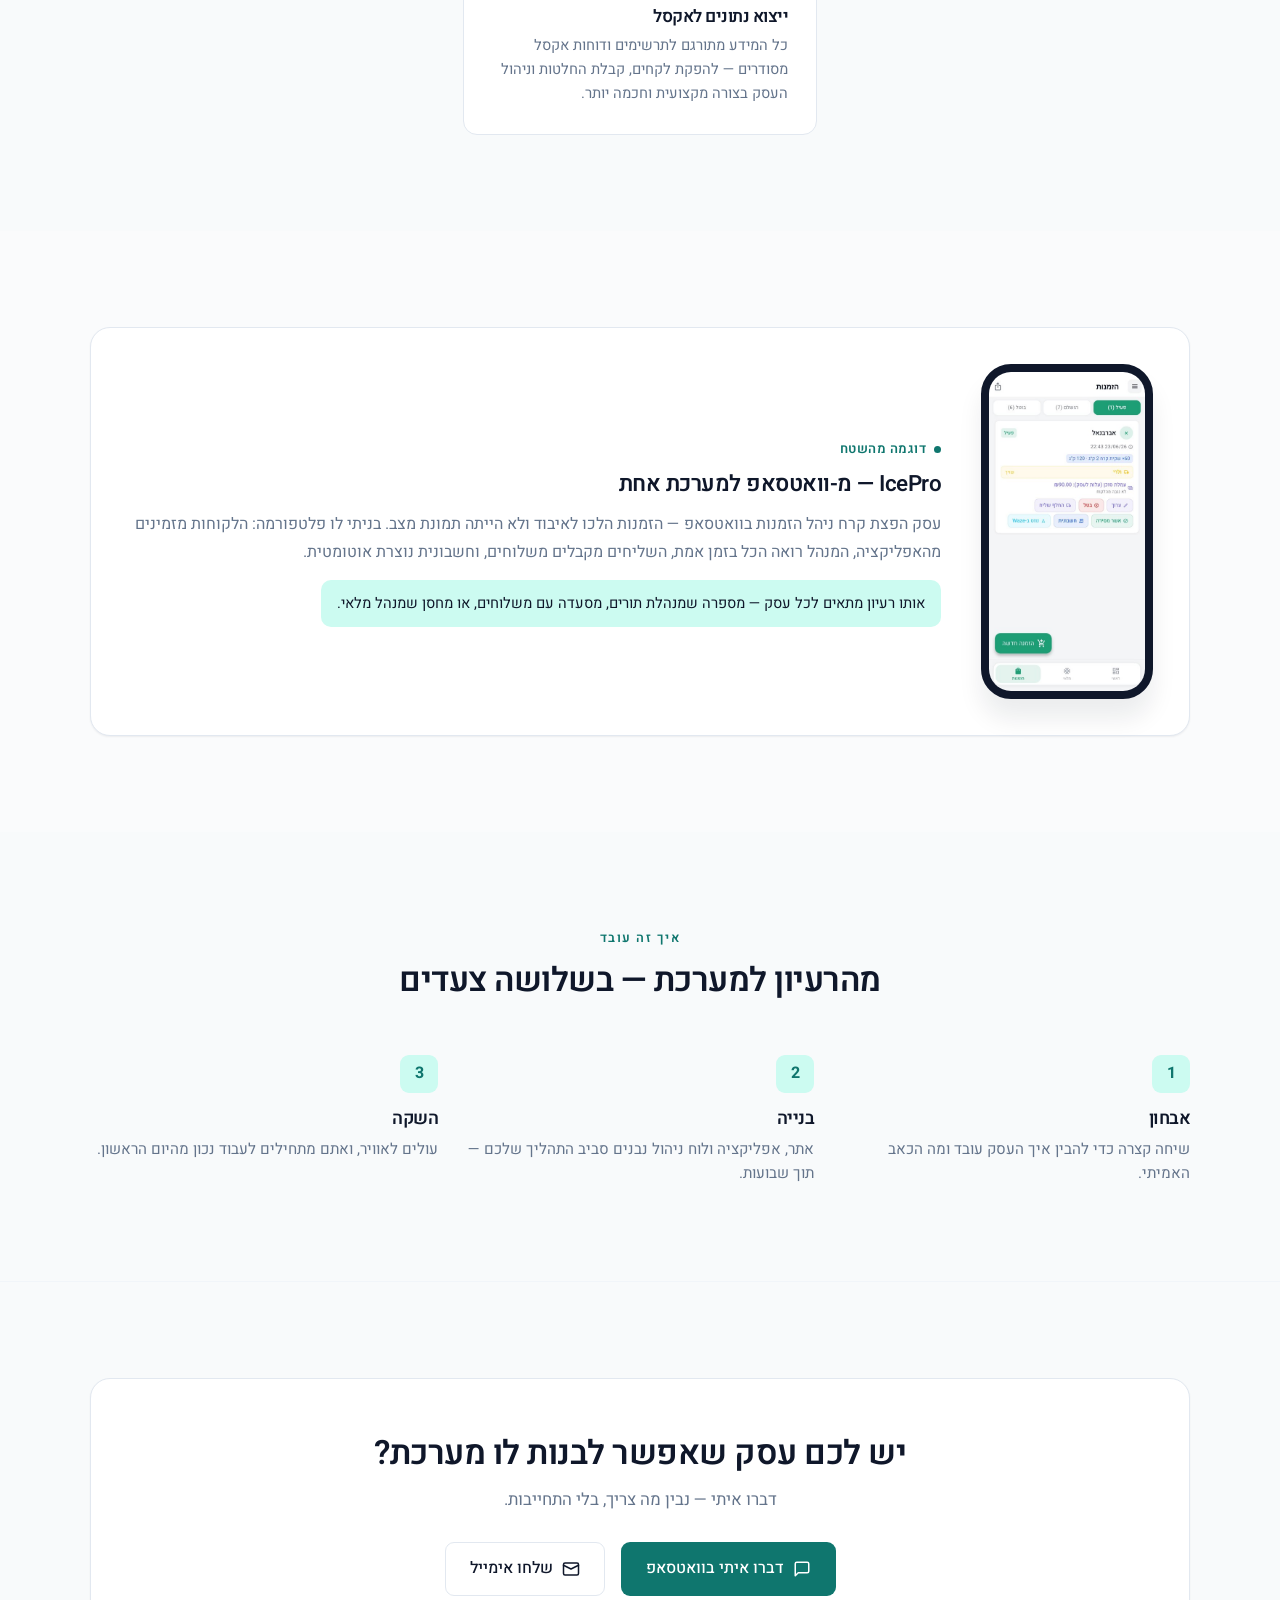
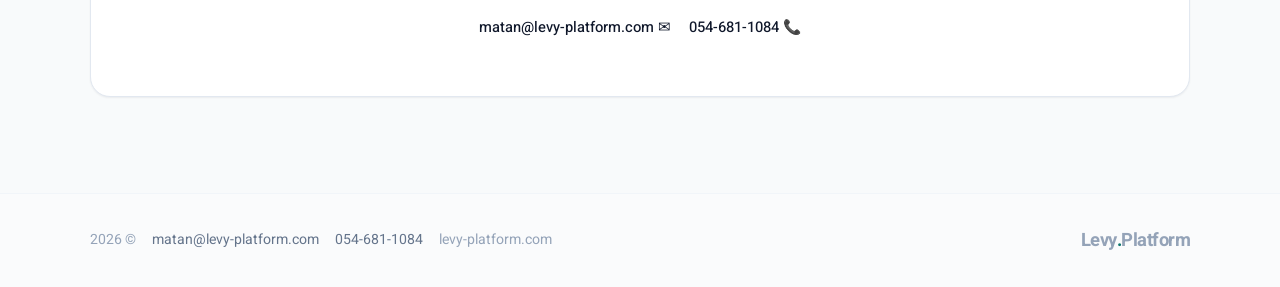
==== commit 21d3843d: "design: mobile hero polish (fix orphaned dash, softer CTA line, full-width buttons, tighter spacing)" ====
--- a/index.html
+++ b/index.html
@@ -28,7 +28,7 @@
 h1,h2,h3{letter-spacing:-.5px;font-weight:600;line-height:1.15;color:var(--text)}
 h2{font-size:clamp(1.7rem,3vw,2.1rem)}
 .lead{color:var(--sub);font-size:1.05rem;line-height:1.7}
-.lead-cta{color:var(--accent);font-weight:700;font-size:1.12rem;line-height:1.6;margin-top:18px;margin-bottom:26px}
+.lead-cta{color:var(--accent);font-weight:600;font-size:1rem;line-height:1.55;margin:16px 0 22px}
 .eyebrow{color:var(--accent);font-weight:600;font-size:.8rem;letter-spacing:1.5px;text-transform:uppercase;margin-bottom:14px}
 .ico{width:22px;height:22px;display:block;flex-shrink:0}
 .ico svg{width:100%;height:100%;display:block}
@@ -60,12 +60,21 @@
 .hero{padding:84px 0 64px}
 .hero-grid{display:grid;grid-template-columns:1fr 1fr;gap:60px;align-items:center}
 @media(max-width:880px){.hero-grid{grid-template-columns:1fr;gap:44px}}
-.hero h1{font-size:clamp(2.1rem,4.6vw,3.3rem);font-weight:700}
+.hero h1{font-size:clamp(1.85rem,5vw,3.3rem);font-weight:700;text-wrap:balance}
 .hero .lead{margin:22px 0 32px;max-width:500px;font-size:1.12rem}
 .hero-actions{display:flex;align-items:center;gap:18px;flex-wrap:wrap}
 .contact-line{margin-top:22px;color:var(--muted);font-size:.92rem;display:flex;align-items:center;gap:16px;flex-wrap:wrap}
 .contact-line a{color:var(--text);font-weight:500;display:inline-flex;align-items:center;gap:7px}
 .contact-line .ico{width:16px;height:16px;color:var(--muted)}
+@media(max-width:600px){
+  .hero{padding:56px 0 48px}
+  .hero .lead{margin:16px 0 0}
+  .lead-cta{margin:14px 0 20px}
+  .hero-actions{flex-direction:column;align-items:stretch;gap:12px}
+  .hero-actions .btn{width:100%;justify-content:center}
+  .see-example{margin-top:14px}
+  .contact-line{margin-top:20px;gap:10px 16px}
+}
 
 /* business-types panel (hero visual) */
 .biz-panel{background:linear-gradient(140deg,#EEF2F6,#F8FAFB);border:1px solid var(--border-soft);border-radius:20px;padding:26px}
@@ -144,7 +153,7 @@
   <div class="wrap hero-grid">
     <div class="reveal">
       <div class="eyebrow">פיתוח פלטפורמות לעסקים</div>
-      <h1>המערכת מתאימה לעסק —<br>לא העסק למערכת.</h1>
+      <h1>המערכת מתאימה לעסק&nbsp;—<br>לא העסק למערכת.</h1>
       <p class="lead">אני בונה פלטפורמות מותאמות אישית — אתר, אפליקציה ולוח ניהול — לכל סוג עסק: מספרה, מסעדה, מחסן, קליניקה או הפצה. נבנה מאפס סביב הדרך שבה אתם עובדים.</p>
       <p class="lead-cta">יש לכם שאלה? לא בטוחים אם זה מתאים לכם? צרו קשר עכשיו.</p>
       <div class="hero-actions">
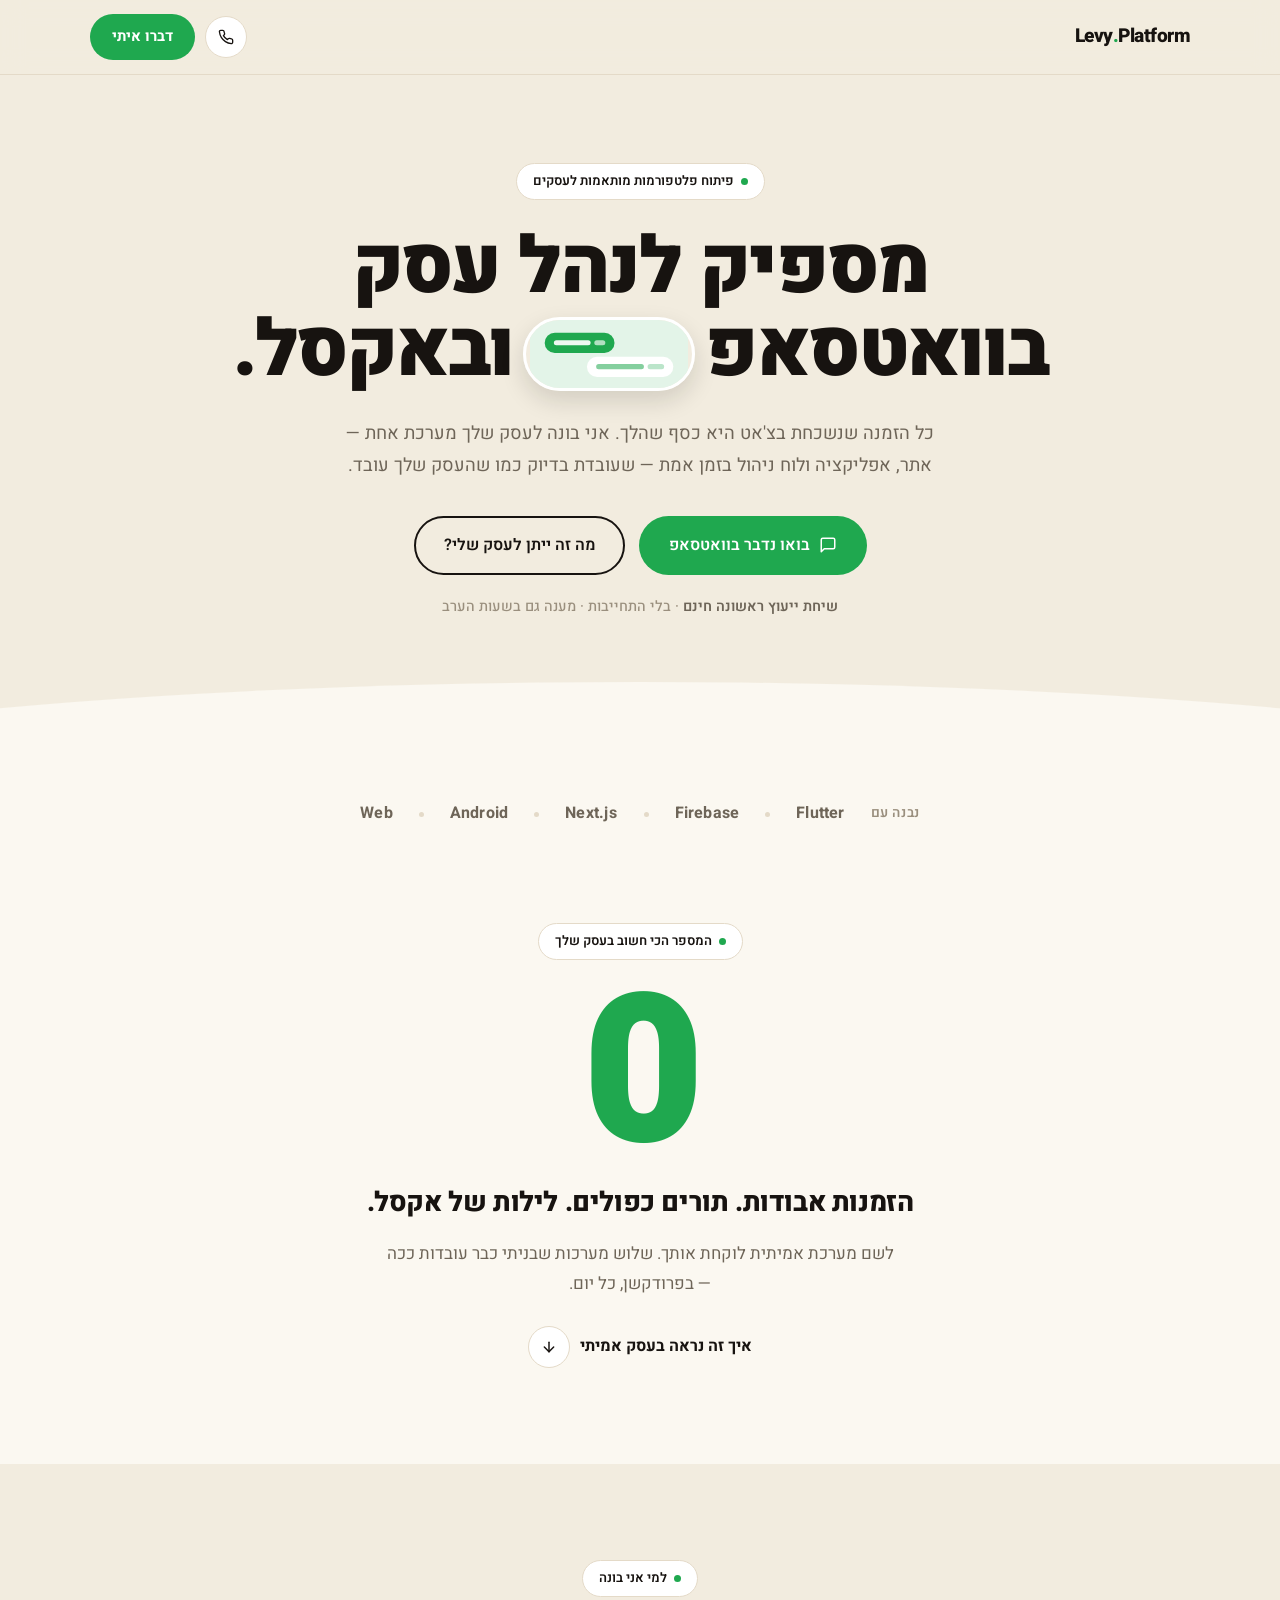
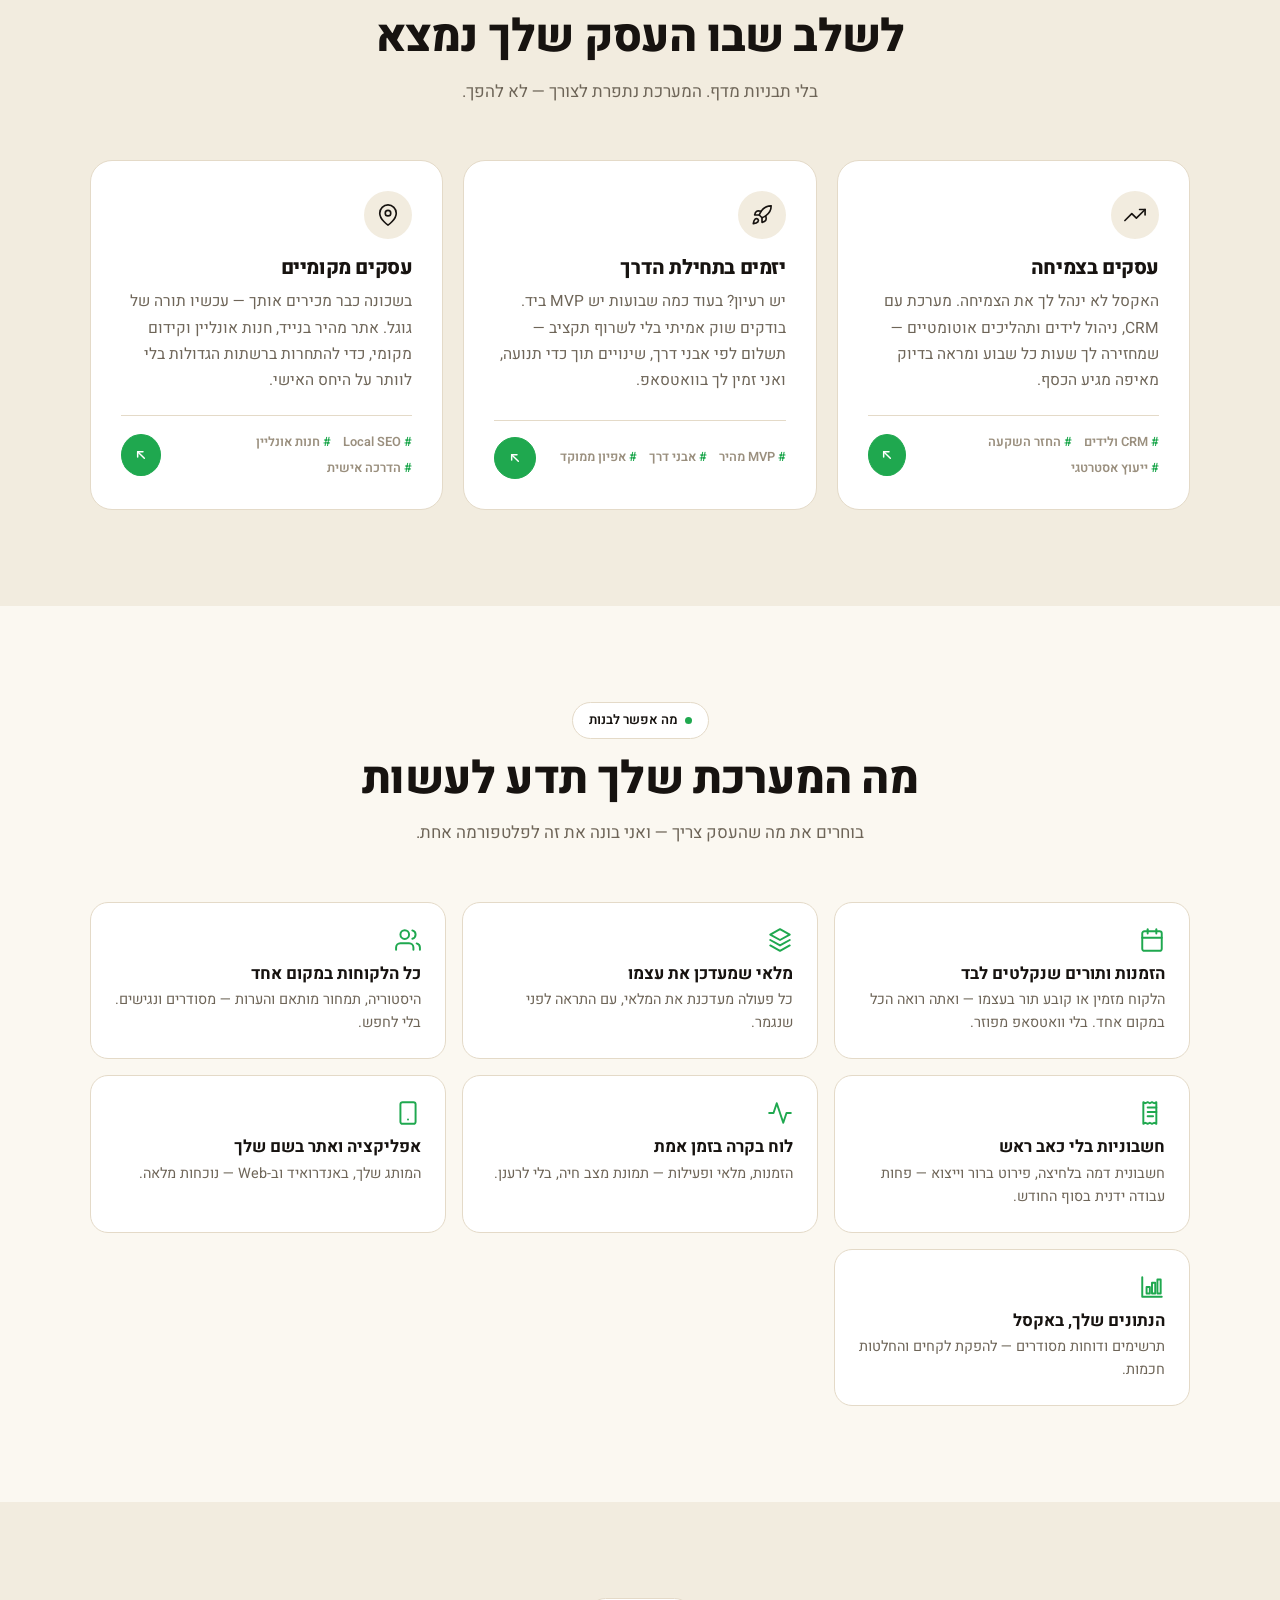
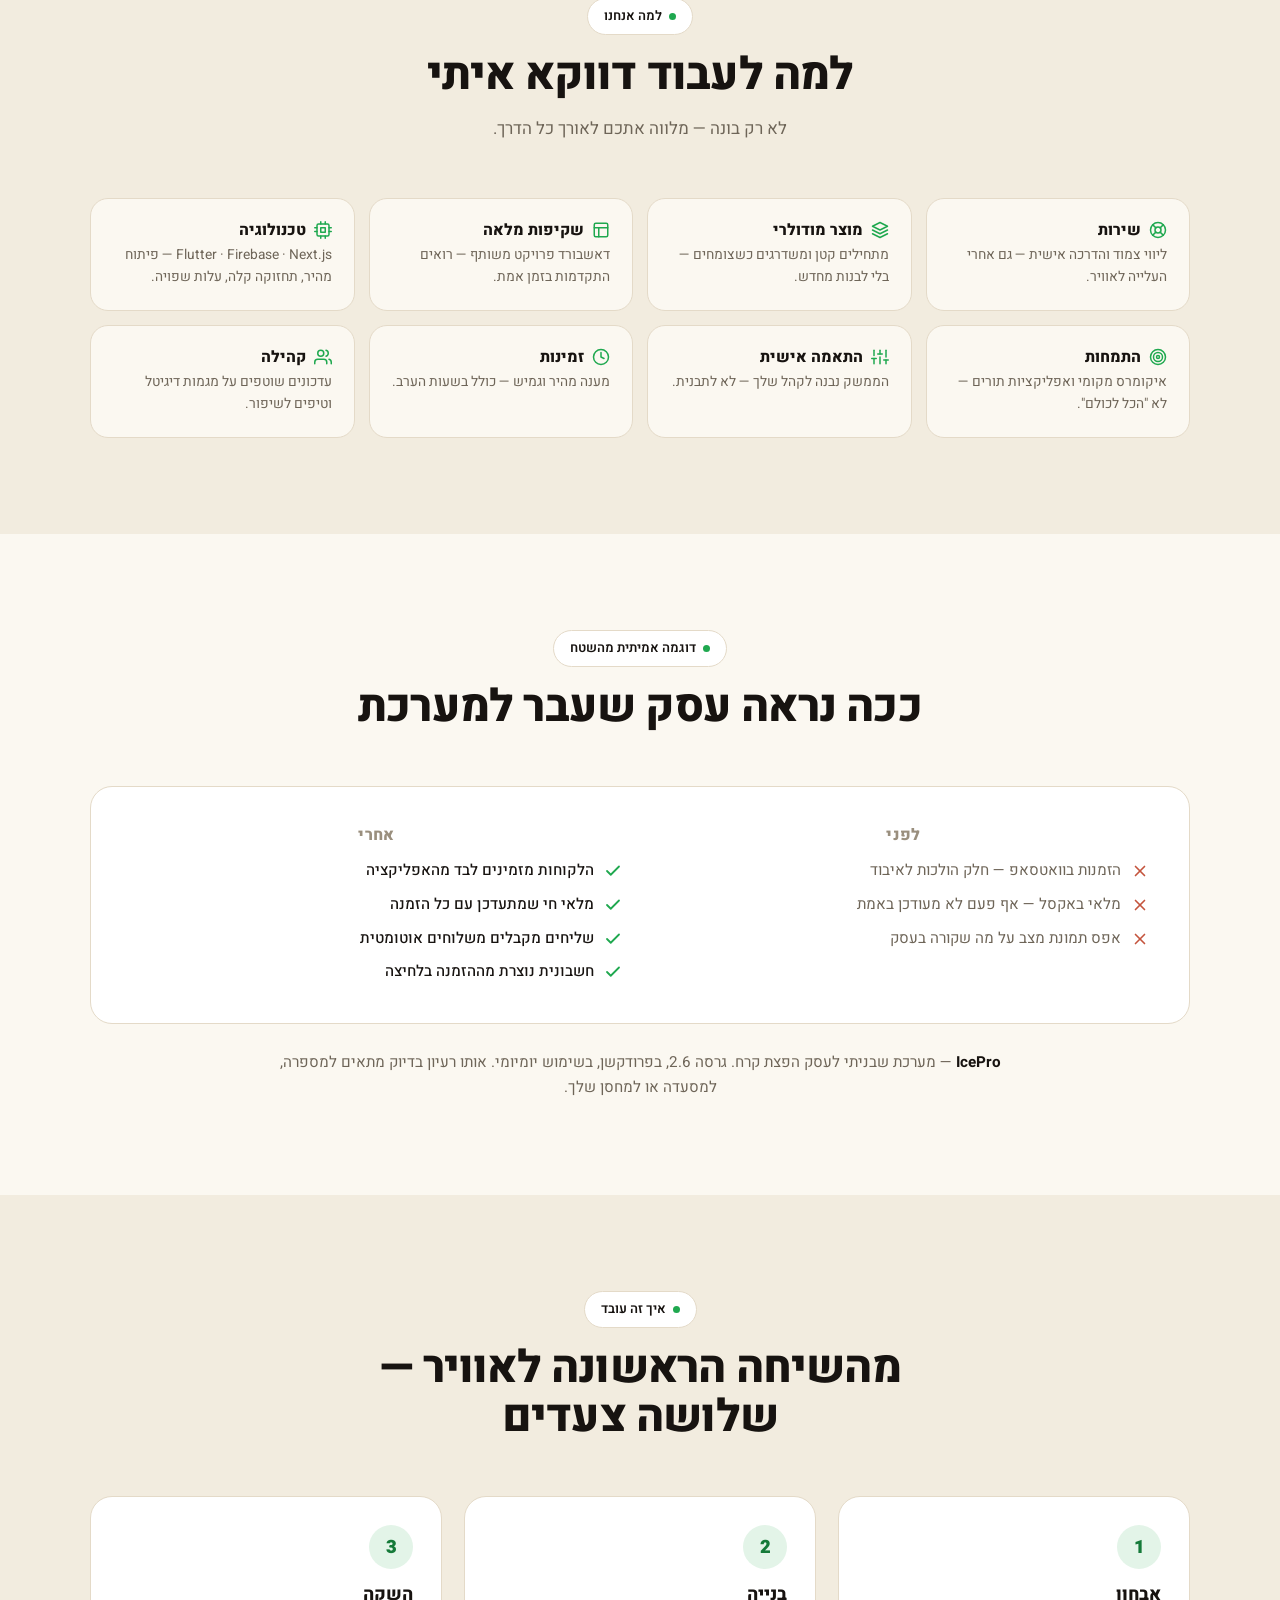
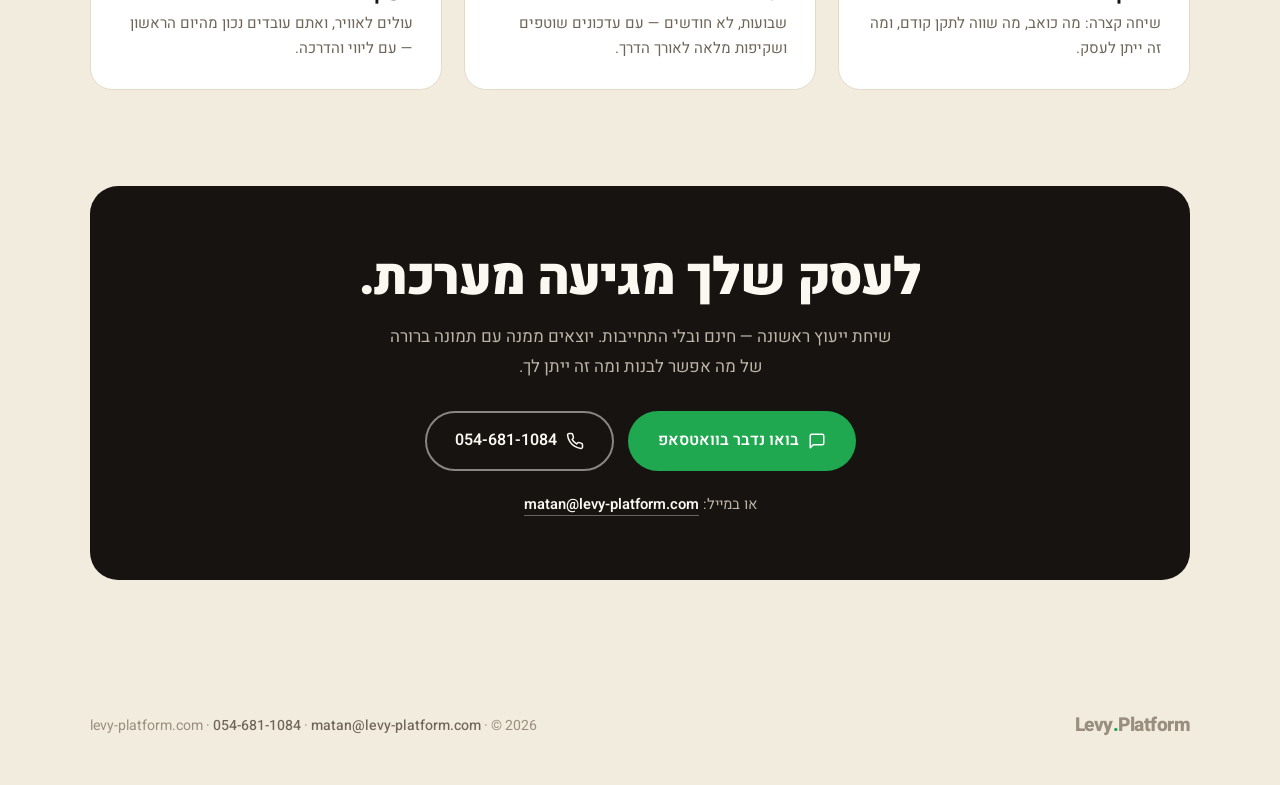
==== commit 68f3eb9c: "v7.1: רידיזיין HopeRise + קופי מכירתי + אנימציות גלילה + תיקוני כפתורים/נייד; הסרת תמונת הדוגמה Co-A" ====
--- a/index.html
+++ b/index.html
@@ -3,273 +3,386 @@
 <head>
 <meta charset="UTF-8">
 <meta name="viewport" content="width=device-width, initial-scale=1.0">
-<title>Levy Platform | פלטפורמות עסקיות מותאמות אישית</title>
-<meta name="description" content="בונה פלטפורמות מותאמות אישית לכל עסק — אתר, אפליקציה ולוח ניהול שעובדים יחד בזמן אמת.">
+<title>Levy Platform | מערכת אחת לעסק שלך — אתר, אפליקציה ולוח ניהול</title>
+<meta name="description" content="מספיק לנהל עסק בוואטסאפ ובאקסל. אני בונה לעסק שלך מערכת אחת — אתר, אפליקציה ולוח ניהול בזמן אמת. שיחת ייעוץ ראשונה חינם.">
 <link rel="preconnect" href="https://fonts.googleapis.com">
 <link rel="preconnect" href="https://fonts.gstatic.com" crossorigin>
-<link href="https://fonts.googleapis.com/css2?family=Heebo:wght@300;400;500;600;700;800&display=swap" rel="stylesheet">
+<link href="https://fonts.googleapis.com/css2?family=Heebo:wght@300;400;500;600;700;800;900&display=swap" rel="stylesheet">
 <style>
 *,*::before,*::after{box-sizing:border-box;margin:0;padding:0}
 :root{
-  --bg:#FAFBFC;--surface:#FFFFFF;--section:#F8FAFB;
-  --text:#0F172A;--sub:#64748B;--muted:#94A3B8;
-  --border:#E2E8F0;--border-soft:#F1F5F9;
-  --accent:#0F766E;--accent-hover:#134E4A;--accent-light:#CCFBF1;
-  --shadow:0 20px 25px rgba(15,23,42,.08);
-  --shadow-sm:0 1px 2px rgba(15,23,42,.06);
+  --bg:#F2ECDF;          /* warm sand */
+  --surface:#FBF8F1;     /* cream sheet */
+  --card:#FFFFFF;
+  --ink:#171310;
+  --sub:#6E6558;
+  --muted:#9A8F7E;
+  --line:#E4DAC8;
+  --accent:#1FA84F;
+  --accent-dark:#157A39;
+  --accent-soft:#E3F4E8;
+  --radius:22px;
 }
 html{scroll-behavior:smooth}
-body{font-family:'Heebo',-apple-system,BlinkMacSystemFont,'Segoe UI',sans-serif;color:var(--text);background:var(--bg);line-height:1.6;-webkit-font-smoothing:antialiased}
+body{font-family:'Heebo',-apple-system,BlinkMacSystemFont,sans-serif;background:var(--bg);color:var(--ink);line-height:1.6;-webkit-font-smoothing:antialiased}
 a{text-decoration:none;color:inherit}
+a:focus-visible,button:focus-visible{outline:3px solid var(--accent);outline-offset:3px;border-radius:8px}
 .wrap{max-width:1180px;margin:0 auto;padding:0 40px}
-@media(max-width:600px){.wrap{padding:0 22px}}
+@media(max-width:600px){.wrap{padding:0 20px}}
 section{padding:96px 0}
-@media(max-width:600px){section{padding:60px 0}}
-h1,h2,h3{letter-spacing:-.5px;font-weight:600;line-height:1.15;color:var(--text)}
-h2{font-size:clamp(1.7rem,3vw,2.1rem)}
-.lead{color:var(--sub);font-size:1.05rem;line-height:1.7}
-.lead-cta{color:var(--accent);font-weight:600;font-size:1rem;line-height:1.55;margin:16px 0 22px}
-.eyebrow{color:var(--accent);font-weight:600;font-size:.8rem;letter-spacing:1.5px;text-transform:uppercase;margin-bottom:14px}
+@media(max-width:600px){section{padding:64px 0}}
+h1,h2,h3{line-height:1.1;color:var(--ink)}
+h2{font-size:clamp(1.9rem,4vw,2.8rem);font-weight:800;letter-spacing:-.8px}
+.lead{color:var(--sub);font-size:1.06rem;line-height:1.75}
+.badge{display:inline-flex;align-items:center;gap:7px;background:var(--card);border:1px solid var(--line);border-radius:999px;padding:7px 16px;font-size:.82rem;font-weight:600;color:var(--ink)}
+.badge i{width:7px;height:7px;border-radius:50%;background:var(--accent);font-style:normal}
 .ico{width:22px;height:22px;display:block;flex-shrink:0}
 .ico svg{width:100%;height:100%;display:block}
 
-html.js .reveal{opacity:0;transform:translateY(18px);transition:opacity .5s ease-out,transform .5s ease-out}
+html.js .reveal{opacity:0;transform:translateY(22px);transition:opacity .6s ease-out,transform .6s ease-out}
 html.js .reveal.in{opacity:1;transform:none}
-
-.btn{display:inline-flex;align-items:center;gap:9px;font-family:inherit;font-weight:500;font-size:1rem;border-radius:9px;padding:13px 24px;cursor:pointer;border:1px solid transparent;transition:background .2s,border-color .2s,color .2s}
-.btn-primary{background:var(--accent);color:#fff}
-.btn-primary:hover{background:var(--accent-hover)}
-.btn-ghost{background:transparent;color:var(--text);border-color:var(--border)}
-.btn-ghost:hover{border-color:var(--sub);background:var(--surface)}
-.btn .ico{width:18px;height:18px}
-.link-arrow{display:inline-flex;align-items:center;gap:6px;color:var(--accent);font-weight:500}
-.see-example{margin-top:20px;font-weight:600;font-size:1rem}
-.see-example .ico{transition:transform .2s}
-.see-example:hover{text-decoration:underline}
-.see-example:hover .ico{transform:translateY(3px)}
-.link-arrow .ico{width:17px;height:17px}
-
-nav{position:sticky;top:0;z-index:50;background:rgba(250,251,252,.85);backdrop-filter:blur(10px);border-bottom:1px solid var(--border-soft)}
-.nav-in{max-width:1180px;margin:0 auto;padding:15px 40px;display:flex;align-items:center;justify-content:space-between}
-@media(max-width:600px){.nav-in{padding:13px 22px}}
-.brand{font-weight:700;font-size:1.15rem;letter-spacing:-.5px}
+@media(prefers-reduced-motion:reduce){html.js .reveal{opacity:1;transform:none;transition:none}}
+.zero{font-variant-numeric:tabular-nums}
+
+/* pills */
+.pill{display:inline-flex;align-items:center;justify-content:center;gap:9px;font-family:inherit;font-weight:600;font-size:1rem;border-radius:999px;padding:15px 28px;cursor:pointer;border:2px solid transparent;transition:background .2s,border-color .2s,color .2s,transform .15s}
+.pill:active{transform:scale(.98)}
+.pill-green{background:var(--accent);color:#fff}
+.pill-green:hover{background:var(--accent-dark)}
+.pill-line{background:transparent;color:var(--ink);border-color:var(--ink)}
+.pill-line:hover{background:var(--ink);color:var(--surface)}
+.pill .ico{width:18px;height:18px}
+.circle-btn{width:42px;height:42px;border-radius:50%;border:1.5px solid var(--line);background:var(--card);display:inline-flex;align-items:center;justify-content:center;color:var(--ink);transition:background .2s,border-color .2s}
+.circle-btn:hover{border-color:var(--ink)}
+.circle-btn .ico{width:16px;height:16px}
+.circle-btn.green{background:var(--accent);border-color:var(--accent);color:#fff}
+.circle-btn.green:hover{background:var(--accent-dark)}
+
+/* nav */
+nav{position:sticky;top:0;z-index:50;background:rgba(242,236,223,.88);backdrop-filter:blur(12px);border-bottom:1px solid var(--line)}
+.nav-in{max-width:1180px;margin:0 auto;padding:14px 40px;display:flex;align-items:center;justify-content:space-between}
+@media(max-width:600px){.nav-in{padding:12px 20px}}
+.brand{font-weight:800;font-size:1.2rem;letter-spacing:-.5px}
 .brand i{color:var(--accent);font-style:normal}
-.nav-cta{font-size:.9rem;font-weight:500;color:#fff;background:var(--accent);padding:9px 18px;border-radius:8px;transition:background .2s}
-.nav-cta:hover{background:var(--accent-hover)}
-
-.hero{padding:84px 0 64px}
-.hero-grid{display:grid;grid-template-columns:1fr 1fr;gap:60px;align-items:center}
-@media(max-width:880px){.hero-grid{grid-template-columns:1fr;gap:44px}}
-.hero h1{font-size:clamp(1.85rem,5vw,3.3rem);font-weight:700;text-wrap:balance}
-.hero .lead{margin:22px 0 32px;max-width:500px;font-size:1.12rem}
-.hero-actions{display:flex;align-items:center;gap:18px;flex-wrap:wrap}
-.contact-line{margin-top:22px;color:var(--muted);font-size:.92rem;display:flex;align-items:center;gap:16px;flex-wrap:wrap}
-.contact-line a{color:var(--text);font-weight:500;display:inline-flex;align-items:center;gap:7px}
-.contact-line .ico{width:16px;height:16px;color:var(--muted)}
+.nav-side{display:flex;align-items:center;gap:10px}
+.nav-cta{font-size:.92rem;font-weight:700;color:#fff;background:var(--accent);padding:11px 22px;border-radius:999px;transition:background .2s}
+.nav-cta:hover{background:var(--accent-dark)}
+
+/* hero */
+.hero{padding:88px 0 0;text-align:center;position:relative;overflow:hidden}
+.hero .wrap{position:relative;z-index:2}
+.hero h1{font-size:clamp(2.5rem,7.2vw,4.9rem);font-weight:900;letter-spacing:-2px;line-height:1.06;margin:26px auto 0;max-width:900px}
+@media(max-width:600px){.hero h1{letter-spacing:-1px}}
+.cap{display:inline-block;vertical-align:middle;width:clamp(96px,14vw,172px);height:clamp(44px,6.2vw,74px);border-radius:999px;overflow:hidden;margin:0 10px;box-shadow:0 10px 24px rgba(23,19,16,.14);border:3px solid var(--card);animation:capPop .7s .45s cubic-bezier(.34,1.56,.64,1) backwards}
+.cap svg{width:100%;height:100%;display:block}
+@keyframes capPop{from{transform:scale(.55);opacity:0}to{transform:scale(1);opacity:1}}
+@media(prefers-reduced-motion:reduce){.cap{animation:none}}
+@media(max-width:600px){.cap{width:96px;height:44px;margin:0 6px;border-width:2px}}
+.hero .lead{max-width:600px;margin:26px auto 0;font-size:1.14rem}
+.hero-actions{display:flex;align-items:center;justify-content:center;gap:14px;flex-wrap:wrap;margin-top:34px}
+.micro{margin-top:20px;color:var(--muted);font-size:.9rem;font-weight:500}
+.micro b{color:var(--sub);font-weight:600}
+.hero-arc{position:relative;z-index:1;height:120px;margin-top:64px}
+.hero-arc::before{content:"";position:absolute;left:50%;transform:translateX(-50%);top:0;width:160%;height:600px;background:var(--surface);border-radius:50% 50% 0 0/120px 120px 0 0}
 @media(max-width:600px){
-  .hero{padding:56px 0 48px}
-  .hero .lead{margin:16px 0 0}
-  .lead-cta{margin:14px 0 20px}
-  .hero-actions{flex-direction:column;align-items:stretch;gap:12px}
-  .hero-actions .btn{width:100%;justify-content:center}
-  .see-example{margin-top:14px}
-  .contact-line{margin-top:20px;gap:10px 16px}
+  .hero{padding-top:56px}
+  .hero-actions{flex-direction:column;align-items:stretch}
+  .hero-actions .pill{width:100%}
+  .hero-arc{margin-top:44px;height:70px}
 }
 
-/* business-types panel (hero visual) */
-.biz-panel{background:linear-gradient(140deg,#EEF2F6,#F8FAFB);border:1px solid var(--border-soft);border-radius:20px;padding:26px}
-@media(max-width:600px){.biz-panel{padding:18px}}
-.biz-grid{display:grid;grid-template-columns:repeat(2,1fr);gap:12px}
-.biz{background:var(--surface);border:1px solid var(--border);border-radius:13px;padding:16px 16px;display:flex;align-items:center;gap:12px;font-weight:500;font-size:.95rem;box-shadow:var(--shadow-sm)}
-.biz .ico{width:24px;height:24px;color:var(--accent)}
-.biz.more{color:var(--sub);justify-content:center;font-weight:400}
-
-.trust{border-top:1px solid var(--border-soft);border-bottom:1px solid var(--border-soft);background:var(--surface)}
-.trust .wrap{padding-top:30px;padding-bottom:30px;display:flex;align-items:center;gap:14px;flex-wrap:wrap;justify-content:center}
-.trust .t-lead{color:var(--muted);font-size:.85rem;margin-inline-end:6px}
-.chip{font-size:.85rem;color:var(--sub);background:var(--section);border:1px solid var(--border);border-radius:50px;padding:6px 15px;font-weight:500}
-
-.sec-head{max-width:640px;margin-bottom:54px}
-.sec-head.center{margin-left:auto;margin-right:auto;text-align:center}
+/* trust strip (sits on the arc's surface) */
+.strip{background:var(--surface);padding:0 0 56px;margin-top:-1px}
+.strip .wrap{display:flex;align-items:center;justify-content:center;gap:14px 26px;flex-wrap:wrap}
+.strip .t-label{color:var(--muted);font-size:.85rem;font-weight:600;letter-spacing:.6px}
+.strip .t-item{color:var(--sub);font-weight:700;font-size:1rem;letter-spacing:.2px}
+.strip .dot{width:5px;height:5px;border-radius:50%;background:var(--line)}
+@media(max-width:600px){.strip .t-label{flex-basis:100%;text-align:center;margin-bottom:4px}.strip .wrap{gap:10px 18px}}
+
+/* impact */
+.impact{background:var(--surface);text-align:center;padding-top:40px}
+.impact .zero{font-size:clamp(6rem,20vw,13rem);font-weight:900;line-height:.95;color:var(--accent);letter-spacing:-6px;margin:18px 0 6px}
+.impact .zl{font-size:clamp(1.2rem,2.6vw,1.7rem);font-weight:800;letter-spacing:-.4px}
+.impact .lead{max-width:520px;margin:14px auto 0}
+.impact-link{display:inline-flex;align-items:center;gap:10px;margin-top:28px;font-weight:700;color:var(--ink)}
+.impact-link:hover .circle-btn{border-color:var(--ink)}
+
+/* section heads */
+.sec-head{max-width:660px;margin:0 auto 54px;text-align:center}
+.sec-head .badge{margin-bottom:16px}
 .sec-head .lead{margin-top:14px}
 
+/* audience cards */
+.aud-grid{display:grid;grid-template-columns:repeat(3,1fr);gap:20px}
+@media(max-width:880px){.aud-grid{grid-template-columns:1fr}}
+.aud{background:var(--card);border:1px solid var(--line);border-radius:var(--radius);padding:30px;display:flex;flex-direction:column;transition:transform .2s,box-shadow .2s}
+.aud:hover{transform:translateY(-4px);box-shadow:0 18px 34px rgba(23,19,16,.08)}
+.aud .ic{width:48px;height:48px;border-radius:50%;background:var(--bg);display:flex;align-items:center;justify-content:center;margin-bottom:18px}
+.aud .ic .ico{width:22px;height:22px;color:var(--ink)}
+.aud h3{font-size:1.25rem;font-weight:800;letter-spacing:-.4px;margin-bottom:10px}
+.aud p{color:var(--sub);font-size:.97rem;line-height:1.7;flex:1}
+.aud-foot{display:flex;align-items:center;justify-content:space-between;gap:10px;border-top:1px solid var(--line);margin-top:20px;padding-top:16px}
+.aud-tags{display:flex;flex-wrap:wrap;gap:6px 12px;font-size:.8rem;font-weight:600;color:var(--muted)}
+.aud-tags span::before{content:"# ";color:var(--accent)}
+
 /* capabilities */
-.caps{background:var(--section)}
-.caps-grid{display:flex;flex-wrap:wrap;justify-content:center;gap:18px}
-.caps-grid .cap{flex:0 1 calc((100% - 36px)/3);max-width:calc((100% - 36px)/3)}
-@media(max-width:820px){.caps-grid .cap{flex-basis:calc((100% - 18px)/2);max-width:calc((100% - 18px)/2)}}
-@media(max-width:540px){.caps-grid .cap{flex-basis:100%;max-width:100%}}
-.cap{background:var(--surface);border:1px solid var(--border);border-radius:14px;padding:28px;transition:border-color .2s,box-shadow .2s}
-.cap:hover{border-color:#CBD5E1;box-shadow:var(--shadow-sm)}
-.cap .ico{width:30px;height:30px;color:var(--accent);margin-bottom:16px}
-.cap h3{font-size:1.08rem;margin-bottom:7px}
-.cap p{color:var(--sub);font-size:.92rem;line-height:1.65}
-
-/* compact example card */
-.example{background:var(--surface);border:1px solid var(--border);border-radius:20px;padding:36px;display:grid;grid-template-columns:auto 1fr;gap:40px;align-items:center;box-shadow:var(--shadow-sm)}
-@media(max-width:700px){.example{grid-template-columns:1fr;gap:26px;text-align:center;padding:28px}}
-.example .phone{width:172px;border:8px solid #0F172A;border-radius:30px;overflow:hidden;background:#0F172A;box-shadow:var(--shadow);margin:0 auto}
-.example .phone img{display:block;width:100%}
-.example .ex-label{display:inline-flex;align-items:center;gap:8px;color:var(--accent);font-weight:600;font-size:.82rem;letter-spacing:.5px;margin-bottom:12px}
-.example .ex-label .dot{width:7px;height:7px;border-radius:50%;background:var(--accent)}
-.example h3{font-size:1.4rem;margin-bottom:12px}
-.example p{color:var(--sub);font-size:1rem;line-height:1.75;margin-bottom:14px}
-.example .ex-note{font-size:.92rem;color:var(--text);background:var(--accent-light);border-radius:10px;padding:12px 16px;display:inline-block}
-
-/* how it works */
-.steps{display:grid;grid-template-columns:repeat(3,1fr);gap:28px}
-@media(max-width:720px){.steps{grid-template-columns:1fr;gap:22px}}
-.step .n{width:38px;height:38px;border-radius:9px;background:var(--accent-light);color:var(--accent);font-weight:700;display:flex;align-items:center;justify-content:center;margin-bottom:16px}
-.step h3{font-size:1.12rem;margin-bottom:7px}
-.step p{color:var(--sub);font-size:.95rem}
-
-/* final cta */
-.cta{background:var(--section);border-top:1px solid var(--border-soft)}
-.cta-card{background:var(--surface);border:1px solid var(--border);border-radius:20px;padding:56px 40px;text-align:center;box-shadow:var(--shadow-sm)}
-@media(max-width:600px){.cta-card{padding:40px 24px}}
-.cta-card h2{margin-bottom:12px}
-.cta-card .lead{max-width:500px;margin:0 auto 28px}
-.cta-actions{display:flex;align-items:center;justify-content:center;gap:16px;flex-wrap:wrap}
-.cta-contact{margin-top:20px;color:var(--muted);font-size:.92rem;display:flex;gap:18px;justify-content:center;flex-wrap:wrap}
-.cta-contact a{color:var(--text);font-weight:500}
-
-footer{background:var(--bg);border-top:1px solid var(--border-soft);padding:32px 0}
+.cap-grid{display:grid;grid-template-columns:repeat(3,1fr);gap:16px}
+@media(max-width:880px){.cap-grid{grid-template-columns:repeat(2,1fr)}}
+@media(max-width:560px){.cap-grid{grid-template-columns:1fr}}
+.capc{background:var(--card);border:1px solid var(--line);border-radius:18px;padding:24px}
+.capc .ico{width:26px;height:26px;color:var(--accent);margin-bottom:12px}
+.capc h3{font-size:1.05rem;font-weight:700;margin-bottom:5px}
+.capc p{color:var(--sub);font-size:.9rem;line-height:1.6}
+
+/* why us */
+.why-grid{display:grid;grid-template-columns:repeat(4,1fr);gap:14px}
+@media(max-width:880px){.why-grid{grid-template-columns:repeat(2,1fr)}}
+@media(max-width:560px){.why-grid{grid-template-columns:1fr}}
+.why{background:var(--surface);border:1px solid var(--line);border-radius:18px;padding:22px}
+.why h3{font-size:.98rem;font-weight:800;margin-bottom:5px;display:flex;align-items:center;gap:8px}
+.why h3 .ico{width:18px;height:18px;color:var(--accent)}
+.why p{color:var(--sub);font-size:.86rem;line-height:1.6}
+
+/* before / after */
+.ba{background:var(--card);border:1px solid var(--line);border-radius:var(--radius);padding:40px;display:grid;grid-template-columns:1fr 1fr;gap:36px;align-items:start}
+@media(max-width:960px){.ba{padding:28px}}
+@media(max-width:600px){.ba{grid-template-columns:1fr}}
+.ba h3{font-size:1rem;font-weight:800;letter-spacing:.4px;margin-bottom:14px;color:var(--muted)}
+.ba ul{list-style:none;display:flex;flex-direction:column;gap:11px}
+.ba li{display:flex;gap:10px;align-items:flex-start;font-size:.95rem;line-height:1.5}
+.ba .no li{color:var(--sub)}
+.ba .no .ico{width:18px;height:18px;color:#C4543D;margin-top:3px}
+.ba .yes li{color:var(--ink);font-weight:500}
+.ba .yes .ico{width:18px;height:18px;color:var(--accent);margin-top:3px}
+.ba-note{max-width:760px;margin:26px auto 0;text-align:center;color:var(--sub);font-size:.95rem}
+.ba-note b{color:var(--ink)}
+
+/* steps */
+.steps{display:grid;grid-template-columns:repeat(3,1fr);gap:22px}
+@media(max-width:720px){.steps{grid-template-columns:1fr}}
+.step{background:var(--card);border:1px solid var(--line);border-radius:var(--radius);padding:28px}
+.step .n{width:44px;height:44px;border-radius:999px;background:var(--accent-soft);color:var(--accent-dark);font-weight:900;font-size:1.15rem;display:flex;align-items:center;justify-content:center;margin-bottom:16px}
+.step h3{font-size:1.12rem;font-weight:800;margin-bottom:6px}
+.step p{color:var(--sub);font-size:.94rem;line-height:1.65}
+
+/* final CTA */
+.cta-panel{background:var(--ink);border-radius:28px;padding:64px 48px;text-align:center;color:var(--surface)}
+@media(max-width:600px){.cta-panel{padding:44px 22px;border-radius:22px}}
+.cta-panel h2{color:var(--surface);font-size:clamp(2rem,5vw,3.2rem);font-weight:900;letter-spacing:-1.2px}
+.cta-panel .lead{color:#BDB4A6;max-width:520px;margin:16px auto 30px}
+.cta-actions{display:flex;align-items:center;justify-content:center;gap:14px;flex-wrap:wrap}
+.pill-ghost{background:transparent;color:var(--surface);border-color:rgba(251,248,241,.5)}
+.pill-ghost:hover{border-color:var(--surface);background:rgba(251,248,241,.08)}
+.cta-mail{margin-top:22px;font-size:.92rem;color:#BDB4A6}
+.cta-mail a{color:var(--surface);font-weight:600;border-bottom:1px solid rgba(251,248,241,.35)}
+@media(max-width:600px){.cta-actions{flex-direction:column;align-items:stretch}.cta-actions .pill{width:100%}}
+
+footer{padding:34px 0 44px}
 .foot{display:flex;align-items:center;justify-content:space-between;gap:14px;flex-wrap:wrap;color:var(--muted);font-size:.88rem}
-.foot a{color:var(--sub)}
-.foot-c{display:flex;gap:16px;flex-wrap:wrap}
+.foot a{color:var(--sub);font-weight:500}
 </style>
 </head>
 <body>
 
 <nav>
   <div class="nav-in">
-    <a class="nav-cta" href="https://wa.me/972546811084" target="_blank" rel="noopener">דברו איתי</a>
     <div class="brand">Levy<i>.</i>Platform</div>
+    <div class="nav-side">
+      <a class="circle-btn" href="tel:+972546811084" aria-label="התקשרו: 054-681-1084">
+        <span class="ico"><svg viewBox="0 0 24 24" fill="none" stroke="currentColor" stroke-width="2" stroke-linecap="round" stroke-linejoin="round"><path d="M22 16.92v3a2 2 0 0 1-2.18 2 19.79 19.79 0 0 1-8.63-3.07 19.5 19.5 0 0 1-6-6 19.79 19.79 0 0 1-3.07-8.67A2 2 0 0 1 4.11 2h3a2 2 0 0 1 2 1.72c.13.96.36 1.9.7 2.81a2 2 0 0 1-.45 2.11L8.09 9.91a16 16 0 0 0 6 6l1.27-1.27a2 2 0 0 1 2.11-.45c.91.34 1.85.57 2.81.7A2 2 0 0 1 22 16.92z"/></svg></span>
+      </a>
+      <a class="nav-cta" href="https://wa.me/972546811084" target="_blank" rel="noopener">דברו איתי</a>
+    </div>
   </div>
 </nav>
 
 <!-- HERO -->
 <header class="hero">
-  <div class="wrap hero-grid">
-    <div class="reveal">
-      <div class="eyebrow">פיתוח פלטפורמות לעסקים</div>
-      <h1>המערכת מתאימה לעסק&nbsp;—<br>לא העסק למערכת.</h1>
-      <p class="lead">אני בונה פלטפורמות מותאמות אישית — אתר, אפליקציה ולוח ניהול — לכל סוג עסק: מספרה, מסעדה, מחסן, קליניקה או הפצה. נבנה מאפס סביב הדרך שבה אתם עובדים.</p>
-      <p class="lead-cta">יש לכם שאלה? לא בטוחים אם זה מתאים לכם? צרו קשר עכשיו.</p>
-      <div class="hero-actions">
-        <a class="btn btn-primary" href="https://wa.me/972546811084" target="_blank" rel="noopener">
+  <div class="wrap">
+    <span class="badge reveal"><i></i>פיתוח פלטפורמות מותאמות לעסקים</span>
+    <h1 class="reveal">מספיק לנהל עסק<br>בוואטסאפ<span class="cap" role="img" aria-label="בועות צ'אט"><svg viewBox="0 0 172 74" xmlns="http://www.w3.org/2000/svg"><rect width="172" height="74" fill="#E3F4E8"/><g><rect x="16" y="14" width="76" height="22" rx="11" fill="#1FA84F"/><rect x="26" y="22" width="40" height="5.5" rx="2.75" fill="#FFFFFF" opacity=".92"/><rect x="70" y="22" width="12" height="5.5" rx="2.75" fill="#FFFFFF" opacity=".65"/><rect x="62" y="40" width="94" height="22" rx="11" fill="#FFFFFF"/><rect x="72" y="48" width="52" height="5.5" rx="2.75" fill="#1FA84F" opacity=".55"/><rect x="128" y="48" width="18" height="5.5" rx="2.75" fill="#1FA84F" opacity=".3"/></g></svg></span>ובאקסל.</h1>
+    <p class="lead reveal">כל הזמנה שנשכחת בצ'אט היא כסף שהלך. אני בונה לעסק שלך מערכת אחת — אתר, אפליקציה ולוח ניהול בזמן אמת — שעובדת בדיוק כמו שהעסק שלך עובד.</p>
+    <div class="hero-actions reveal">
+      <a class="pill pill-green" href="https://wa.me/972546811084" target="_blank" rel="noopener">
+        <span class="ico"><svg viewBox="0 0 24 24" fill="none" stroke="currentColor" stroke-width="2" stroke-linecap="round" stroke-linejoin="round"><path d="M21 15a2 2 0 0 1-2 2H7l-4 4V5a2 2 0 0 1 2-2h14a2 2 0 0 1 2 2z"/></svg></span>
+        בואו נדבר בוואטסאפ
+      </a>
+      <a class="pill pill-line" href="#impact">מה זה ייתן לעסק שלי?</a>
+    </div>
+    <p class="micro reveal"><b>שיחת ייעוץ ראשונה חינם</b> · בלי התחייבות · מענה גם בשעות הערב</p>
+  </div>
+  <div class="hero-arc" aria-hidden="true"></div>
+</header>
+
+<!-- TRUST STRIP -->
+<div class="strip">
+  <div class="wrap">
+    <span class="t-label">נבנה עם</span>
+    <span class="t-item">Flutter</span><span class="dot"></span>
+    <span class="t-item">Firebase</span><span class="dot"></span>
+    <span class="t-item">Next.js</span><span class="dot"></span>
+    <span class="t-item">Android</span><span class="dot"></span>
+    <span class="t-item">Web</span>
+  </div>
+</div>
+
+<!-- IMPACT -->
+<section class="impact" id="impact">
+  <div class="wrap">
+    <span class="badge reveal"><i></i>המספר הכי חשוב בעסק שלך</span>
+    <div class="zero reveal" id="zeroNum" aria-label="0">0</div>
+    <div class="zl reveal">הזמנות אבודות. תורים כפולים. לילות של אקסל.</div>
+    <p class="lead reveal">לשם מערכת אמיתית לוקחת אותך. שלוש מערכות שבניתי כבר עובדות ככה — בפרודקשן, כל יום.</p>
+    <a class="impact-link reveal" href="#example">
+      איך זה נראה בעסק אמיתי
+      <span class="circle-btn"><span class="ico"><svg viewBox="0 0 24 24" fill="none" stroke="currentColor" stroke-width="2.2" stroke-linecap="round" stroke-linejoin="round"><path d="M12 5v14"/><path d="m19 12-7 7-7-7"/></svg></span></span>
+    </a>
+  </div>
+</section>
+
+<!-- AUDIENCES -->
+<section id="audiences">
+  <div class="wrap">
+    <div class="sec-head reveal">
+      <span class="badge"><i></i>למי אני בונה</span>
+      <h2>לשלב שבו העסק שלך נמצא</h2>
+      <p class="lead">בלי תבניות מדף. המערכת נתפרת לצורך — לא להפך.</p>
+    </div>
+    <div class="aud-grid">
+      <div class="aud reveal">
+        <span class="ic"><span class="ico"><svg viewBox="0 0 24 24" fill="none" stroke="currentColor" stroke-width="1.8" stroke-linecap="round" stroke-linejoin="round"><polyline points="23 6 13.5 15.5 8.5 10.5 1 18"/><polyline points="17 6 23 6 23 12"/></svg></span></span>
+        <h3>עסקים בצמיחה</h3>
+        <p>האקסל לא ינהל לך את הצמיחה. מערכת עם CRM, ניהול לידים ותהליכים אוטומטיים — שמחזירה לך שעות כל שבוע ומראה בדיוק מאיפה מגיע הכסף.</p>
+        <div class="aud-foot">
+          <div class="aud-tags"><span>CRM ולידים</span><span>החזר השקעה</span><span>ייעוץ אסטרטגי</span></div>
+          <a class="circle-btn green" href="https://wa.me/972546811084" target="_blank" rel="noopener" aria-label="דברו איתי בוואטסאפ"><span class="ico"><svg viewBox="0 0 24 24" fill="none" stroke="currentColor" stroke-width="2.2" stroke-linecap="round" stroke-linejoin="round"><path d="M17 17 7 7"/><path d="M7 15V7h8"/></svg></span></a>
+        </div>
+      </div>
+      <div class="aud reveal">
+        <span class="ic"><span class="ico"><svg viewBox="0 0 24 24" fill="none" stroke="currentColor" stroke-width="1.8" stroke-linecap="round" stroke-linejoin="round"><path d="M4.5 16.5c-1.5 1.26-2 5-2 5s3.74-.5 5-2c.71-.84.7-2.13-.09-2.91a2.18 2.18 0 0 0-2.91-.09z"/><path d="m12 15-3-3a22 22 0 0 1 2-3.95A12.88 12.88 0 0 1 22 2c0 2.72-.78 7.5-6 11a22.35 22.35 0 0 1-4 2z"/><path d="M9 12H4s.55-3.03 2-4c1.62-1.08 5 0 5 0"/><path d="M12 15v5s3.03-.55 4-2c1.08-1.62 0-5 0-5"/></svg></span></span>
+        <h3>יזמים בתחילת הדרך</h3>
+        <p>יש רעיון? בעוד כמה שבועות יש MVP ביד. בודקים שוק אמיתי בלי לשרוף תקציב — תשלום לפי אבני דרך, שינויים תוך כדי תנועה, ואני זמין לך בוואטסאפ.</p>
+        <div class="aud-foot">
+          <div class="aud-tags"><span>MVP מהיר</span><span>אבני דרך</span><span>אפיון ממוקד</span></div>
+          <a class="circle-btn green" href="https://wa.me/972546811084" target="_blank" rel="noopener" aria-label="דברו איתי בוואטסאפ"><span class="ico"><svg viewBox="0 0 24 24" fill="none" stroke="currentColor" stroke-width="2.2" stroke-linecap="round" stroke-linejoin="round"><path d="M17 17 7 7"/><path d="M7 15V7h8"/></svg></span></a>
+        </div>
+      </div>
+      <div class="aud reveal">
+        <span class="ic"><span class="ico"><svg viewBox="0 0 24 24" fill="none" stroke="currentColor" stroke-width="1.8" stroke-linecap="round" stroke-linejoin="round"><path d="M21 10c0 7-9 13-9 13s-9-6-9-13a9 9 0 0 1 18 0z"/><circle cx="12" cy="10" r="3"/></svg></span></span>
+        <h3>עסקים מקומיים</h3>
+        <p>בשכונה כבר מכירים אותך — עכשיו תורה של גוגל. אתר מהיר בנייד, חנות אונליין וקידום מקומי, כדי להתחרות ברשתות הגדולות בלי לוותר על היחס האישי.</p>
+        <div class="aud-foot">
+          <div class="aud-tags"><span>Local SEO</span><span>חנות אונליין</span><span>הדרכה אישית</span></div>
+          <a class="circle-btn green" href="https://wa.me/972546811084" target="_blank" rel="noopener" aria-label="דברו איתי בוואטסאפ"><span class="ico"><svg viewBox="0 0 24 24" fill="none" stroke="currentColor" stroke-width="2.2" stroke-linecap="round" stroke-linejoin="round"><path d="M17 17 7 7"/><path d="M7 15V7h8"/></svg></span></a>
+        </div>
+      </div>
+    </div>
+  </div>
+</section>
+
+<!-- CAPABILITIES -->
+<section class="impact" id="caps" style="padding-top:96px">
+  <div class="wrap">
+    <div class="sec-head reveal">
+      <span class="badge"><i></i>מה אפשר לבנות</span>
+      <h2>מה המערכת שלך תדע לעשות</h2>
+      <p class="lead">בוחרים את מה שהעסק צריך — ואני בונה את זה לפלטפורמה אחת.</p>
+    </div>
+    <div class="cap-grid" style="text-align:right">
+      <div class="capc reveal"><span class="ico"><svg viewBox="0 0 24 24" fill="none" stroke="currentColor" stroke-width="1.8" stroke-linecap="round" stroke-linejoin="round"><rect x="3" y="4" width="18" height="18" rx="2"/><line x1="16" y1="2" x2="16" y2="6"/><line x1="8" y1="2" x2="8" y2="6"/><line x1="3" y1="10" x2="21" y2="10"/></svg></span><h3>הזמנות ותורים שנקלטים לבד</h3><p>הלקוח מזמין או קובע תור בעצמו — ואתה רואה הכל במקום אחד. בלי וואטסאפ מפוזר.</p></div>
+      <div class="capc reveal"><span class="ico"><svg viewBox="0 0 24 24" fill="none" stroke="currentColor" stroke-width="1.8" stroke-linecap="round" stroke-linejoin="round"><path d="m12 2 9 5-9 5-9-5 9-5z"/><path d="m3 12 9 5 9-5"/><path d="m3 17 9 5 9-5"/></svg></span><h3>מלאי שמעדכן את עצמו</h3><p>כל פעולה מעדכנת את המלאי, עם התראה לפני שנגמר.</p></div>
+      <div class="capc reveal"><span class="ico"><svg viewBox="0 0 24 24" fill="none" stroke="currentColor" stroke-width="1.8" stroke-linecap="round" stroke-linejoin="round"><path d="M17 21v-2a4 4 0 0 0-4-4H5a4 4 0 0 0-4 4v2"/><circle cx="9" cy="7" r="4"/><path d="M23 21v-2a4 4 0 0 0-3-3.87"/><path d="M16 3.13a4 4 0 0 1 0 7.75"/></svg></span><h3>כל הלקוחות במקום אחד</h3><p>היסטוריה, תמחור מותאם והערות — מסודרים ונגישים. בלי לחפש.</p></div>
+      <div class="capc reveal"><span class="ico"><svg viewBox="0 0 24 24" fill="none" stroke="currentColor" stroke-width="1.8" stroke-linecap="round" stroke-linejoin="round"><path d="M4 2v20l2-1 2 1 2-1 2 1 2-1 2 1V2l-2 1-2-1-2 1-2-1-2 1-2-1z"/><path d="M8 7h8"/><path d="M8 11h8"/><path d="M8 15h5"/></svg></span><h3>חשבוניות בלי כאב ראש</h3><p>חשבונית דמה בלחיצה, פירוט ברור וייצוא — פחות עבודה ידנית בסוף החודש.</p></div>
+      <div class="capc reveal"><span class="ico"><svg viewBox="0 0 24 24" fill="none" stroke="currentColor" stroke-width="1.8" stroke-linecap="round" stroke-linejoin="round"><path d="M22 12h-4l-3 9L9 3l-3 9H2"/></svg></span><h3>לוח בקרה בזמן אמת</h3><p>הזמנות, מלאי ופעילות — תמונת מצב חיה, בלי לרענן.</p></div>
+      <div class="capc reveal"><span class="ico"><svg viewBox="0 0 24 24" fill="none" stroke="currentColor" stroke-width="1.8" stroke-linecap="round" stroke-linejoin="round"><rect x="5" y="2" width="14" height="20" rx="2"/><line x1="12" y1="18" x2="12.01" y2="18"/></svg></span><h3>אפליקציה ואתר בשם שלך</h3><p>המותג שלך, באנדרואיד וב-Web — נוכחות מלאה.</p></div>
+      <div class="capc reveal"><span class="ico"><svg viewBox="0 0 24 24" fill="none" stroke="currentColor" stroke-width="1.8" stroke-linecap="round" stroke-linejoin="round"><path d="M3 3v18h18"/><rect x="7" y="12" width="3" height="6"/><rect x="12" y="8" width="3" height="10"/><rect x="17" y="5" width="3" height="13"/></svg></span><h3>הנתונים שלך, באקסל</h3><p>תרשימים ודוחות מסודרים — להפקת לקחים והחלטות חכמות.</p></div>
+    </div>
+  </div>
+</section>
+
+<!-- WHY US -->
+<section id="why">
+  <div class="wrap">
+    <div class="sec-head reveal">
+      <span class="badge"><i></i>למה אנחנו</span>
+      <h2>למה לעבוד דווקא איתי</h2>
+      <p class="lead">לא רק בונה — מלווה אתכם לאורך כל הדרך.</p>
+    </div>
+    <div class="why-grid">
+      <div class="why reveal"><h3><span class="ico"><svg viewBox="0 0 24 24" fill="none" stroke="currentColor" stroke-width="2" stroke-linecap="round" stroke-linejoin="round"><circle cx="12" cy="12" r="10"/><circle cx="12" cy="12" r="4"/><line x1="4.93" y1="4.93" x2="9.17" y2="9.17"/><line x1="14.83" y1="14.83" x2="19.07" y2="19.07"/><line x1="14.83" y1="9.17" x2="19.07" y2="4.93"/><line x1="4.93" y1="19.07" x2="9.17" y2="14.83"/></svg></span>שירות</h3><p>ליווי צמוד והדרכה אישית — גם אחרי העלייה לאוויר.</p></div>
+      <div class="why reveal"><h3><span class="ico"><svg viewBox="0 0 24 24" fill="none" stroke="currentColor" stroke-width="2" stroke-linecap="round" stroke-linejoin="round"><polygon points="12 2 2 7 12 12 22 7 12 2"/><polyline points="2 17 12 22 22 17"/><polyline points="2 12 12 17 22 12"/></svg></span>מוצר מודולרי</h3><p>מתחילים קטן ומשדרגים כשצומחים — בלי לבנות מחדש.</p></div>
+      <div class="why reveal"><h3><span class="ico"><svg viewBox="0 0 24 24" fill="none" stroke="currentColor" stroke-width="2" stroke-linecap="round" stroke-linejoin="round"><rect x="3" y="3" width="18" height="18" rx="2"/><line x1="3" y1="9" x2="21" y2="9"/><line x1="9" y1="21" x2="9" y2="9"/></svg></span>שקיפות מלאה</h3><p>דאשבורד פרויקט משותף — רואים התקדמות בזמן אמת.</p></div>
+      <div class="why reveal"><h3><span class="ico"><svg viewBox="0 0 24 24" fill="none" stroke="currentColor" stroke-width="2" stroke-linecap="round" stroke-linejoin="round"><rect x="4" y="4" width="16" height="16" rx="2"/><rect x="9" y="9" width="6" height="6"/><line x1="9" y1="1" x2="9" y2="4"/><line x1="15" y1="1" x2="15" y2="4"/><line x1="9" y1="20" x2="9" y2="23"/><line x1="15" y1="20" x2="15" y2="23"/><line x1="20" y1="9" x2="23" y2="9"/><line x1="20" y1="14" x2="23" y2="14"/><line x1="1" y1="9" x2="4" y2="9"/><line x1="1" y1="14" x2="4" y2="14"/></svg></span>טכנולוגיה</h3><p>Flutter · Firebase · Next.js — פיתוח מהיר, תחזוקה קלה, עלות שפויה.</p></div>
+      <div class="why reveal"><h3><span class="ico"><svg viewBox="0 0 24 24" fill="none" stroke="currentColor" stroke-width="2" stroke-linecap="round" stroke-linejoin="round"><circle cx="12" cy="12" r="10"/><circle cx="12" cy="12" r="6"/><circle cx="12" cy="12" r="2"/></svg></span>התמחות</h3><p>איקומרס מקומי ואפליקציות תורים — לא "הכל לכולם".</p></div>
+      <div class="why reveal"><h3><span class="ico"><svg viewBox="0 0 24 24" fill="none" stroke="currentColor" stroke-width="2" stroke-linecap="round" stroke-linejoin="round"><line x1="4" y1="21" x2="4" y2="14"/><line x1="4" y1="10" x2="4" y2="3"/><line x1="12" y1="21" x2="12" y2="12"/><line x1="12" y1="8" x2="12" y2="3"/><line x1="20" y1="21" x2="20" y2="16"/><line x1="20" y1="12" x2="20" y2="3"/><line x1="1" y1="14" x2="7" y2="14"/><line x1="9" y1="8" x2="15" y2="8"/><line x1="17" y1="16" x2="23" y2="16"/></svg></span>התאמה אישית</h3><p>הממשק נבנה לקהל שלך — לא לתבנית.</p></div>
+      <div class="why reveal"><h3><span class="ico"><svg viewBox="0 0 24 24" fill="none" stroke="currentColor" stroke-width="2" stroke-linecap="round" stroke-linejoin="round"><circle cx="12" cy="12" r="10"/><polyline points="12 6 12 12 16 14"/></svg></span>זמינות</h3><p>מענה מהיר וגמיש — כולל בשעות הערב.</p></div>
+      <div class="why reveal"><h3><span class="ico"><svg viewBox="0 0 24 24" fill="none" stroke="currentColor" stroke-width="2" stroke-linecap="round" stroke-linejoin="round"><path d="M17 21v-2a4 4 0 0 0-4-4H5a4 4 0 0 0-4 4v2"/><circle cx="9" cy="7" r="4"/><path d="M23 21v-2a4 4 0 0 0-3-3.87"/><path d="M16 3.13a4 4 0 0 1 0 7.75"/></svg></span>קהילה</h3><p>עדכונים שוטפים על מגמות דיגיטל וטיפים לשיפור.</p></div>
+    </div>
+  </div>
+</section>
+
+<!-- BEFORE / AFTER -->
+<section class="impact" id="example" style="padding-top:96px">
+  <div class="wrap">
+    <div class="sec-head reveal">
+      <span class="badge"><i></i>דוגמה אמיתית מהשטח</span>
+      <h2>ככה נראה עסק שעבר למערכת</h2>
+    </div>
+    <div class="ba reveal">
+      <div class="no">
+        <h3>לפני</h3>
+        <ul>
+          <li><span class="ico"><svg viewBox="0 0 24 24" fill="none" stroke="currentColor" stroke-width="2.2" stroke-linecap="round" stroke-linejoin="round"><line x1="18" y1="6" x2="6" y2="18"/><line x1="6" y1="6" x2="18" y2="18"/></svg></span>הזמנות בוואטסאפ — חלק הולכות לאיבוד</li>
+          <li><span class="ico"><svg viewBox="0 0 24 24" fill="none" stroke="currentColor" stroke-width="2.2" stroke-linecap="round" stroke-linejoin="round"><line x1="18" y1="6" x2="6" y2="18"/><line x1="6" y1="6" x2="18" y2="18"/></svg></span>מלאי באקסל — אף פעם לא מעודכן באמת</li>
+          <li><span class="ico"><svg viewBox="0 0 24 24" fill="none" stroke="currentColor" stroke-width="2.2" stroke-linecap="round" stroke-linejoin="round"><line x1="18" y1="6" x2="6" y2="18"/><line x1="6" y1="6" x2="18" y2="18"/></svg></span>אפס תמונת מצב על מה שקורה בעסק</li>
+        </ul>
+      </div>
+      <div class="yes">
+        <h3>אחרי</h3>
+        <ul>
+          <li><span class="ico"><svg viewBox="0 0 24 24" fill="none" stroke="currentColor" stroke-width="2.4" stroke-linecap="round" stroke-linejoin="round"><path d="M20 6 9 17l-5-5"/></svg></span>הלקוחות מזמינים לבד מהאפליקציה</li>
+          <li><span class="ico"><svg viewBox="0 0 24 24" fill="none" stroke="currentColor" stroke-width="2.4" stroke-linecap="round" stroke-linejoin="round"><path d="M20 6 9 17l-5-5"/></svg></span>מלאי חי שמתעדכן עם כל הזמנה</li>
+          <li><span class="ico"><svg viewBox="0 0 24 24" fill="none" stroke="currentColor" stroke-width="2.4" stroke-linecap="round" stroke-linejoin="round"><path d="M20 6 9 17l-5-5"/></svg></span>שליחים מקבלים משלוחים אוטומטית</li>
+          <li><span class="ico"><svg viewBox="0 0 24 24" fill="none" stroke="currentColor" stroke-width="2.4" stroke-linecap="round" stroke-linejoin="round"><path d="M20 6 9 17l-5-5"/></svg></span>חשבונית נוצרת מההזמנה בלחיצה</li>
+        </ul>
+      </div>
+    </div>
+    <p class="ba-note reveal"><b>IcePro</b> — מערכת שבניתי לעסק הפצת קרח. גרסה 2.6, בפרודקשן, בשימוש יומיומי. אותו רעיון בדיוק מתאים למספרה, למסעדה או למחסן שלך.</p>
+  </div>
+</section>
+
+<!-- STEPS -->
+<section id="how">
+  <div class="wrap">
+    <div class="sec-head reveal">
+      <span class="badge"><i></i>איך זה עובד</span>
+      <h2>מהשיחה הראשונה לאוויר — שלושה צעדים</h2>
+    </div>
+    <div class="steps">
+      <div class="step reveal"><div class="n">1</div><h3>אבחון</h3><p>שיחה קצרה: מה כואב, מה שווה לתקן קודם, ומה זה ייתן לעסק.</p></div>
+      <div class="step reveal"><div class="n">2</div><h3>בנייה</h3><p>שבועות, לא חודשים — עם עדכונים שוטפים ושקיפות מלאה לאורך הדרך.</p></div>
+      <div class="step reveal"><div class="n">3</div><h3>השקה</h3><p>עולים לאוויר, ואתם עובדים נכון מהיום הראשון — עם ליווי והדרכה.</p></div>
+    </div>
+  </div>
+</section>
+
+<!-- FINAL CTA -->
+<section style="padding-top:0">
+  <div class="wrap">
+    <div class="cta-panel reveal">
+      <h2>לעסק שלך מגיעה מערכת.</h2>
+      <p class="lead">שיחת ייעוץ ראשונה — חינם ובלי התחייבות. יוצאים ממנה עם תמונה ברורה של מה אפשר לבנות ומה זה ייתן לך.</p>
+      <div class="cta-actions">
+        <a class="pill pill-green" href="https://wa.me/972546811084" target="_blank" rel="noopener">
           <span class="ico"><svg viewBox="0 0 24 24" fill="none" stroke="currentColor" stroke-width="2" stroke-linecap="round" stroke-linejoin="round"><path d="M21 15a2 2 0 0 1-2 2H7l-4 4V5a2 2 0 0 1 2-2h14a2 2 0 0 1 2 2z"/></svg></span>
-          דברו איתי בוואטסאפ
+          בואו נדבר בוואטסאפ
         </a>
-        <a class="btn btn-ghost" href="#caps">איך זה יתרום לעסק שלי?</a>
-      </div>
-      <a class="link-arrow see-example" href="#example">ראו דוגמה אמיתית מהשטח
-        <span class="ico"><svg viewBox="0 0 24 24" fill="none" stroke="currentColor" stroke-width="2" stroke-linecap="round" stroke-linejoin="round"><path d="M12 5v14"/><path d="m19 12-7 7-7-7"/></svg></span>
-      </a>
-      <div class="contact-line">
-        <a href="tel:+972546811084"><span class="ico"><svg viewBox="0 0 24 24" fill="none" stroke="currentColor" stroke-width="2" stroke-linecap="round" stroke-linejoin="round"><path d="M22 16.92v3a2 2 0 0 1-2.18 2 19.79 19.79 0 0 1-8.63-3.07 19.5 19.5 0 0 1-6-6 19.79 19.79 0 0 1-3.07-8.67A2 2 0 0 1 4.11 2h3a2 2 0 0 1 2 1.72c.13.96.36 1.9.7 2.81a2 2 0 0 1-.45 2.11L8.09 9.91a16 16 0 0 0 6 6l1.27-1.27a2 2 0 0 1 2.11-.45c.91.34 1.85.57 2.81.7A2 2 0 0 1 22 16.92z"/></svg></span>054-681-1084</a>
-        <a href="mailto:matan@levy-platform.com"><span class="ico"><svg viewBox="0 0 24 24" fill="none" stroke="currentColor" stroke-width="2" stroke-linecap="round" stroke-linejoin="round"><rect x="2" y="4" width="20" height="16" rx="2"/><path d="m22 7-10 5L2 7"/></svg></span>matan@levy-platform.com</a>
-      </div>
-    </div>
-    <div class="reveal">
-      <div class="biz-panel">
-        <div class="biz-grid">
-          <div class="biz"><span class="ico"><svg viewBox="0 0 24 24" fill="none" stroke="currentColor" stroke-width="1.8" stroke-linecap="round" stroke-linejoin="round"><circle cx="6" cy="6" r="3"/><circle cx="6" cy="18" r="3"/><line x1="20" y1="4" x2="8.12" y2="15.88"/><line x1="14.47" y1="14.48" x2="20" y2="20"/><line x1="8.12" y1="8.12" x2="12" y2="12"/></svg></span>מספרות ויופי</div>
-          <div class="biz"><span class="ico"><svg viewBox="0 0 24 24" fill="none" stroke="currentColor" stroke-width="1.8" stroke-linecap="round" stroke-linejoin="round"><path d="M3 2v7a2 2 0 0 0 2 2 2 2 0 0 0 2-2V2"/><path d="M7 2v20"/><path d="M21 15V2a5 5 0 0 0-5 5v6c0 1.1.9 2 2 2h3Zm0 0v7"/></svg></span>מסעדות ומשלוחים</div>
-          <div class="biz"><span class="ico"><svg viewBox="0 0 24 24" fill="none" stroke="currentColor" stroke-width="1.8" stroke-linecap="round" stroke-linejoin="round"><path d="M1 3h15v13H1z"/><path d="M16 8h4l3 3v5h-7V8z"/><circle cx="5.5" cy="18.5" r="2.5"/><circle cx="18.5" cy="18.5" r="2.5"/></svg></span>מחסנים והפצה</div>
-          <div class="biz"><span class="ico"><svg viewBox="0 0 24 24" fill="none" stroke="currentColor" stroke-width="1.8" stroke-linecap="round" stroke-linejoin="round"><rect x="3" y="4" width="18" height="18" rx="2"/><line x1="16" y1="2" x2="16" y2="6"/><line x1="8" y1="2" x2="8" y2="6"/><line x1="3" y1="10" x2="21" y2="10"/></svg></span>קליניקות ותורים</div>
-          <div class="biz"><span class="ico"><svg viewBox="0 0 24 24" fill="none" stroke="currentColor" stroke-width="1.8" stroke-linecap="round" stroke-linejoin="round"><path d="M6 2 3 6v14a2 2 0 0 0 2 2h14a2 2 0 0 0 2-2V6l-3-4z"/><line x1="3" y1="6" x2="21" y2="6"/><path d="M16 10a4 4 0 0 1-8 0"/></svg></span>חנויות וקמעונאות</div>
-          <div class="biz more">…וכל עסק אחר</div>
-        </div>
-      </div>
-    </div>
-  </div>
-</header>
-
-<!-- TRUST -->
-<div class="trust">
-  <div class="wrap">
-    <span class="t-lead">נבנה עם טכנולוגיות מודרניות</span>
-    <span class="chip">Flutter</span>
-    <span class="chip">Firebase</span>
-    <span class="chip">Next.js</span>
-    <span class="chip">בזמן אמת</span>
-    <span class="chip">iOS · Android · Web</span>
-  </div>
-</div>
-
-<!-- CAPABILITIES -->
-<section class="caps" id="caps">
-  <div class="wrap">
-    <div class="sec-head center reveal">
-      <div class="eyebrow">מה אפשר לבנות</div>
-      <h2>אבני הבניין של מערכת עסקית</h2>
-      <p class="lead">בוחרים את מה שהעסק צריך — ואני בונה את זה לתוך פלטפורמה אחת, מותאמת אישית.</p>
-    </div>
-    <div class="caps-grid">
-      <div class="cap reveal"><span class="ico"><svg viewBox="0 0 24 24" fill="none" stroke="currentColor" stroke-width="1.8" stroke-linecap="round" stroke-linejoin="round"><rect x="3" y="4" width="18" height="18" rx="2"/><line x1="16" y1="2" x2="16" y2="6"/><line x1="8" y1="2" x2="8" y2="6"/><line x1="3" y1="10" x2="21" y2="10"/></svg></span><h3>הזמנות ותורים</h3><p>לקוחות מזמינים מוצר או קובעים תור, ואתם רואים הכל במקום אחד — בלי וואטסאפ מפוזר.</p></div>
-      <div class="cap reveal"><span class="ico"><svg viewBox="0 0 24 24" fill="none" stroke="currentColor" stroke-width="1.8" stroke-linecap="round" stroke-linejoin="round"><path d="m12 2 9 5-9 5-9-5 9-5z"/><path d="m3 12 9 5 9-5"/><path d="m3 17 9 5 9-5"/></svg></span><h3>ניהול מלאי</h3><p>מתעדכן אוטומטית עם כל פעולה, עם התראות כשמתקרבים לאזילה.</p></div>
-      <div class="cap reveal"><span class="ico"><svg viewBox="0 0 24 24" fill="none" stroke="currentColor" stroke-width="1.8" stroke-linecap="round" stroke-linejoin="round"><path d="M17 21v-2a4 4 0 0 0-4-4H5a4 4 0 0 0-4 4v2"/><circle cx="9" cy="7" r="4"/><path d="M23 21v-2a4 4 0 0 0-3-3.87"/><path d="M16 3.13a4 4 0 0 1 0 7.75"/></svg></span><h3>לקוחות וניהול קשר</h3><p>כל הלקוחות, ההיסטוריה והתמחור המותאם — מסודרים במקום אחד.</p></div>
-      <div class="cap reveal"><span class="ico"><svg viewBox="0 0 24 24" fill="none" stroke="currentColor" stroke-width="1.8" stroke-linecap="round" stroke-linejoin="round"><path d="M4 2v20l2-1 2 1 2-1 2 1 2-1 2 1V2l-2 1-2-1-2 1-2-1-2 1-2-1z"/><path d="M8 7h8"/><path d="M8 11h8"/><path d="M8 15h5"/></svg></span><h3>חשבוניות ותשלומים</h3><p>חשבונית דמה בלחיצה, פירוט ברור וייצוא — פחות עבודה ידנית בסוף החודש.</p></div>
-      <div class="cap reveal"><span class="ico"><svg viewBox="0 0 24 24" fill="none" stroke="currentColor" stroke-width="1.8" stroke-linecap="round" stroke-linejoin="round"><path d="M22 12h-4l-3 9L9 3l-3 9H2"/></svg></span><h3>לוח בקרה בזמן אמת</h3><p>תמונת מצב חיה של העסק — הזמנות, מלאי ופעילות, בלי לרענן.</p></div>
-      <div class="cap reveal"><span class="ico"><svg viewBox="0 0 24 24" fill="none" stroke="currentColor" stroke-width="1.8" stroke-linecap="round" stroke-linejoin="round"><rect x="5" y="2" width="14" height="20" rx="2"/><line x1="12" y1="18" x2="12.01" y2="18"/></svg></span><h3>אפליקציה ואתר ממותגים</h3><p>נוכחות מלאה עם המותג שלכם  אנדרואיד ו-Web.</p></div>
-      <div class="cap reveal"><span class="ico"><svg viewBox="0 0 24 24" fill="none" stroke="currentColor" stroke-width="1.8" stroke-linecap="round" stroke-linejoin="round"><path d="M3 3v18h18"/><rect x="7" y="12" width="3" height="6"/><rect x="12" y="8" width="3" height="10"/><rect x="17" y="5" width="3" height="13"/></svg></span><h3>ייצוא נתונים לאקסל</h3><p>כל המידע מתורגם לתרשימים ודוחות אקסל מסודרים — להפקת לקחים, קבלת החלטות וניהול העסק בצורה מקצועית וחכמה יותר.</p></div>
-    </div>
-  </div>
-</section>
-
-<!-- COMPACT EXAMPLE -->
-<section id="example">
-  <div class="wrap">
-    <div class="example reveal">
-      <div class="ex-visual">
-        <div class="phone"><img src="[data-uri]" alt="מסך ניהול הזמנות באפליקציה שבניתי"></div>
-      </div>
-      <div class="ex-text">
-        <span class="ex-label"><span class="dot"></span>דוגמה מהשטח</span>
-        <h3>IcePro — מ-וואטסאפ  למערכת אחת</h3>
-        <p>עסק הפצת קרח ניהל הזמנות בוואטסאפ  — הזמנות הלכו לאיבוד ולא הייתה תמונת מצב. בניתי לו פלטפורמה: הלקוחות מזמינים מהאפליקציה, המנהל רואה הכל בזמן אמת, השליחים מקבלים משלוחים, וחשבונית נוצרת אוטומטית.</p>
-        <span class="ex-note">אותו רעיון מתאים לכל עסק — מספרה שמנהלת תורים, מסעדה עם משלוחים, או מחסן שמנהל מלאי.</span>
-      </div>
-    </div>
-  </div>
-</section>
-
-<!-- HOW IT WORKS -->
-<section class="caps">
-  <div class="wrap">
-    <div class="sec-head center reveal">
-      <div class="eyebrow">איך זה עובד</div>
-      <h2>מהרעיון למערכת — בשלושה צעדים</h2>
-    </div>
-    <div class="steps">
-      <div class="step reveal"><div class="n">1</div><h3>אבחון</h3><p>שיחה קצרה כדי להבין איך העסק עובד ומה הכאב האמיתי.</p></div>
-      <div class="step reveal"><div class="n">2</div><h3>בנייה</h3><p>אתר, אפליקציה ולוח ניהול נבנים סביב התהליך שלכם — תוך שבועות.</p></div>
-      <div class="step reveal"><div class="n">3</div><h3>השקה</h3><p>עולים לאוויר, ואתם מתחילים לעבוד נכון מהיום הראשון.</p></div>
-    </div>
-  </div>
-</section>
-
-<!-- FINAL CTA -->
-<section class="cta">
-  <div class="wrap">
-    <div class="cta-card reveal">
-      <h2>יש לכם עסק שאפשר לבנות לו מערכת?</h2>
-      <p class="lead">דברו איתי — נבין מה צריך, בלי התחייבות.</p>
-      <div class="cta-actions">
-        <a class="btn btn-primary" href="https://wa.me/972546811084" target="_blank" rel="noopener">
-          <span class="ico"><svg viewBox="0 0 24 24" fill="none" stroke="currentColor" stroke-width="2" stroke-linecap="round" stroke-linejoin="round"><path d="M21 15a2 2 0 0 1-2 2H7l-4 4V5a2 2 0 0 1 2-2h14a2 2 0 0 1 2 2z"/></svg></span>
-          דברו איתי בוואטסאפ
+        <a class="pill pill-ghost" href="tel:+972546811084">
+          <span class="ico"><svg viewBox="0 0 24 24" fill="none" stroke="currentColor" stroke-width="2" stroke-linecap="round" stroke-linejoin="round"><path d="M22 16.92v3a2 2 0 0 1-2.18 2 19.79 19.79 0 0 1-8.63-3.07 19.5 19.5 0 0 1-6-6 19.79 19.79 0 0 1-3.07-8.67A2 2 0 0 1 4.11 2h3a2 2 0 0 1 2 1.72c.13.96.36 1.9.7 2.81a2 2 0 0 1-.45 2.11L8.09 9.91a16 16 0 0 0 6 6l1.27-1.27a2 2 0 0 1 2.11-.45c.91.34 1.85.57 2.81.7A2 2 0 0 1 22 16.92z"/></svg></span>
+          054-681-1084
         </a>
-        <a class="btn btn-ghost" href="mailto:matan@levy-platform.com">
-          <span class="ico"><svg viewBox="0 0 24 24" fill="none" stroke="currentColor" stroke-width="2" stroke-linecap="round" stroke-linejoin="round"><rect x="2" y="4" width="20" height="16" rx="2"/><path d="m22 7-10 5L2 7"/></svg></span>
-          שלחו אימייל
-        </a>
-      </div>
-      <div class="cta-contact">
-        <a href="tel:+972546811084">📞 054-681-1084</a>
-        <a href="mailto:matan@levy-platform.com">✉ matan@levy-platform.com</a>
-      </div>
+      </div>
+      <p class="cta-mail">או במייל: <a href="mailto:matan@levy-platform.com">matan@levy-platform.com</a></p>
     </div>
   </div>
 </section>
@@ -277,24 +390,71 @@
 <footer>
   <div class="wrap foot">
     <div class="brand">Levy<i>.</i>Platform</div>
-    <div class="foot-c">
-      <span>levy-platform.com</span>
-      <a href="tel:+972546811084">054-681-1084</a>
-      <a href="mailto:matan@levy-platform.com">matan@levy-platform.com</a>
-      <span>© 2026</span>
-    </div>
+    <div>levy-platform.com · <a href="tel:+972546811084">054-681-1084</a> · <a href="mailto:matan@levy-platform.com">matan@levy-platform.com</a> · © 2026</div>
   </div>
 </footer>
 
 <script>
 (function(){
   document.documentElement.classList.add('js');
-  var els=document.querySelectorAll('.reveal');
-  if(!('IntersectionObserver' in window)){els.forEach(function(e){e.classList.add('in')});return;}
+  var els=[].slice.call(document.querySelectorAll('.reveal'));
+  var reduce=window.matchMedia&&matchMedia('(prefers-reduced-motion: reduce)').matches;
+
+  /* count-down 24 -> 0 on the impact number */
+  var zero=document.getElementById('zeroNum'), counted=false;
+  function countDown(){
+    if(counted)return; counted=true;
+    if(reduce){zero.textContent='0';return;}
+    var t0=null, FROM=24, DUR=1100;
+    function frame(ts){
+      if(!t0)t0=ts;
+      var p=Math.min((ts-t0)/DUR,1), e=1-Math.pow(1-p,3);
+      zero.textContent=String(Math.round(FROM*(1-e)));
+      if(p<1)requestAnimationFrame(frame);else zero.textContent='0';
+    }
+    requestAnimationFrame(frame);
+  }
+
+  function show(e){
+    if(e.classList.contains('in'))return;
+    e.classList.add('in');
+    if(zero&&(e===zero||e.contains(zero)))countDown();
+  }
+  if(reduce||!('IntersectionObserver' in window)){els.forEach(show);if(zero)zero.textContent='0';return;}
+
+  /* stagger: delay by position among sibling reveals */
+  els.forEach(function(e){
+    var p=e.parentElement;if(!p)return;
+    var sibs=[].filter.call(p.children,function(c){return c.classList&&c.classList.contains('reveal')});
+    var i=sibs.indexOf(e);
+    if(i>0)e.style.transitionDelay=Math.min(i*70,420)+'ms';
+  });
+
   var io=new IntersectionObserver(function(entries){
-    entries.forEach(function(en){if(en.isIntersecting){en.target.classList.add('in');io.unobserve(en.target);}});
-  },{threshold:.12,rootMargin:'0px 0px -8% 0px'});
+    entries.forEach(function(en){if(en.isIntersecting){show(en.target);io.unobserve(en.target);}});
+  },{threshold:.08});
   els.forEach(function(e){io.observe(e)});
+
+  /* safety net: rAF-throttled scroll checker — nothing can ever stay hidden */
+  var pending=els.slice(), ticking=false;
+  function sweep(){
+    ticking=false;
+    for(var i=pending.length-1;i>=0;i--){
+      var r=pending[i].getBoundingClientRect();
+      if(r.top<innerHeight-20&&r.bottom>0){show(pending[i]);pending.splice(i,1);}
+    }
+    if(!pending.length){removeEventListener('scroll',onScroll);removeEventListener('resize',onScroll);}
+  }
+  function onScroll(){if(!ticking){ticking=true;requestAnimationFrame(sweep)}}
+  addEventListener('scroll',onScroll,{passive:true});
+  addEventListener('resize',onScroll,{passive:true});
+  requestAnimationFrame(sweep); /* reveal whatever is on screen at load */
+  /* anchor jumps: sweep repeatedly while smooth-scroll settles */
+  document.addEventListener('click',function(ev){
+    var a=ev.target.closest&&ev.target.closest('a[href^="#"]');
+    if(!a)return;
+    var n=0,iv=setInterval(function(){sweep();if(++n>24)clearInterval(iv)},80);
+  });
 })();
 </script>
 </body>
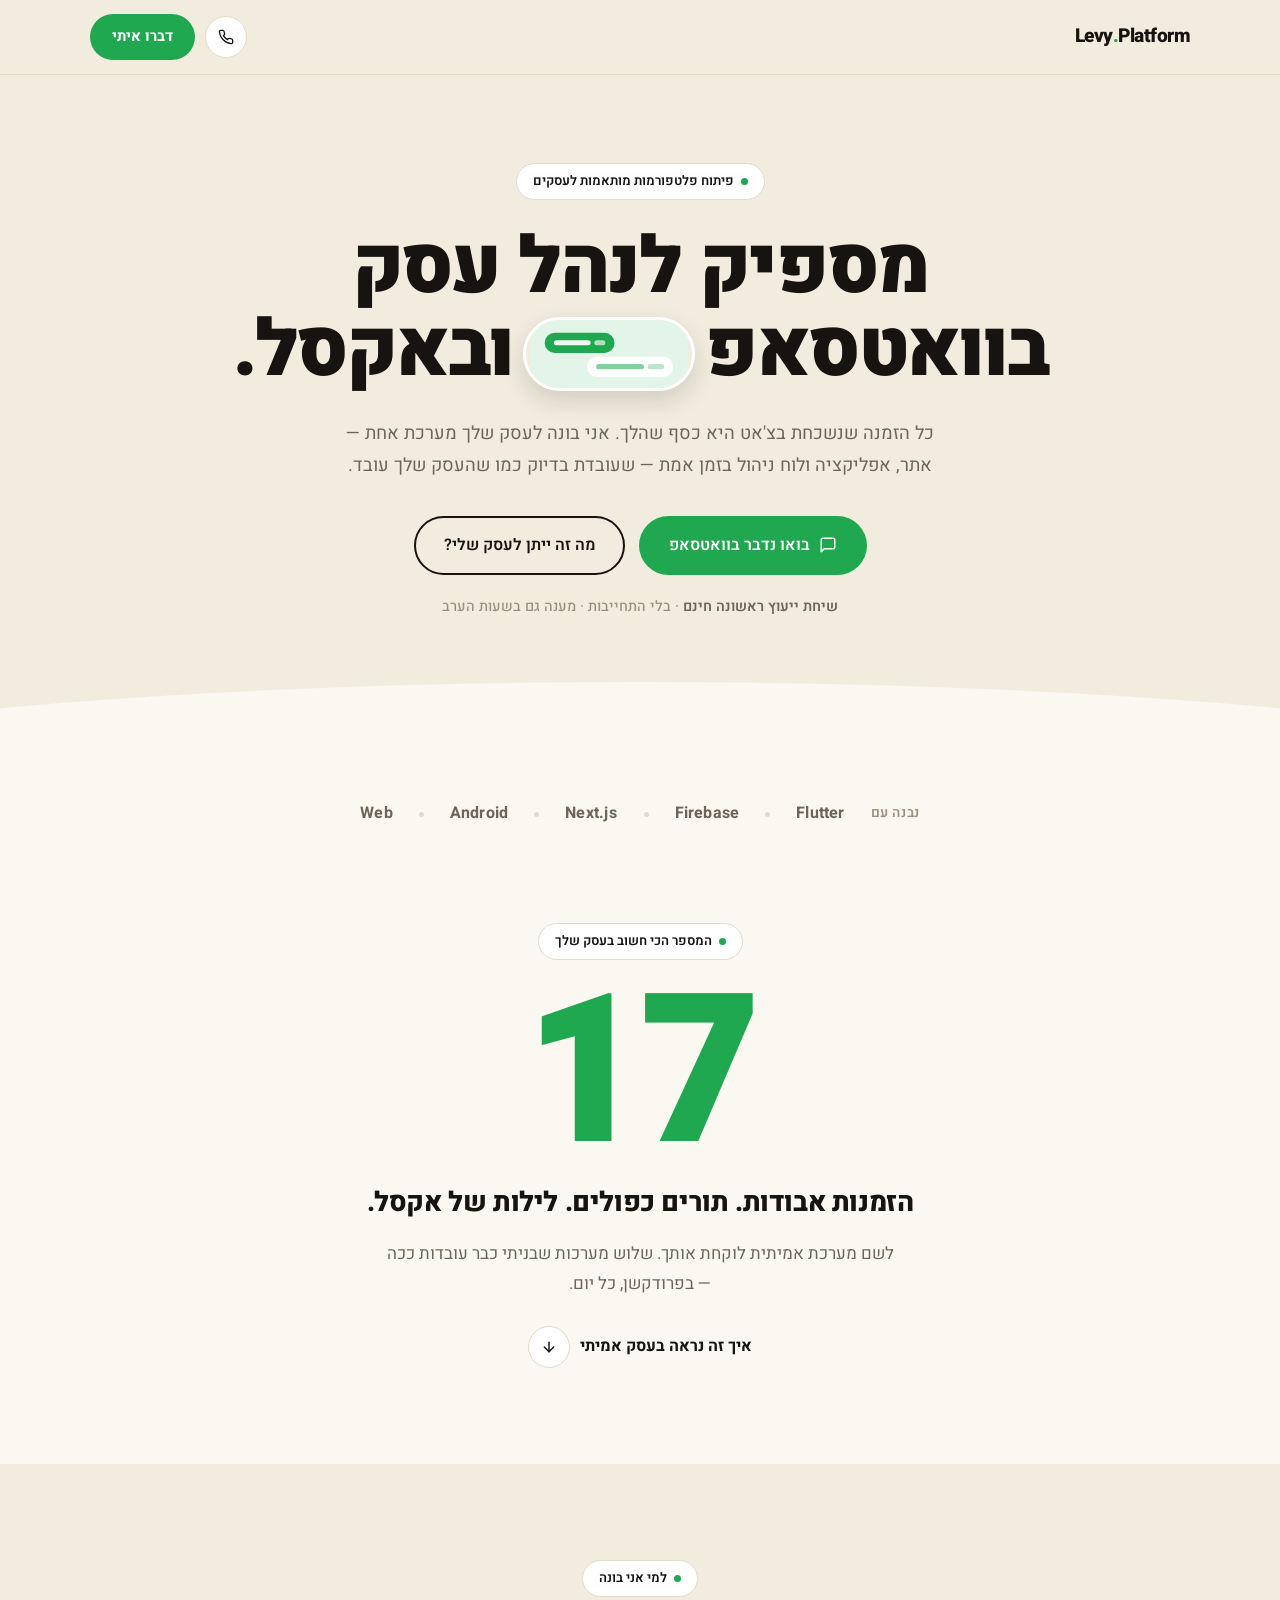
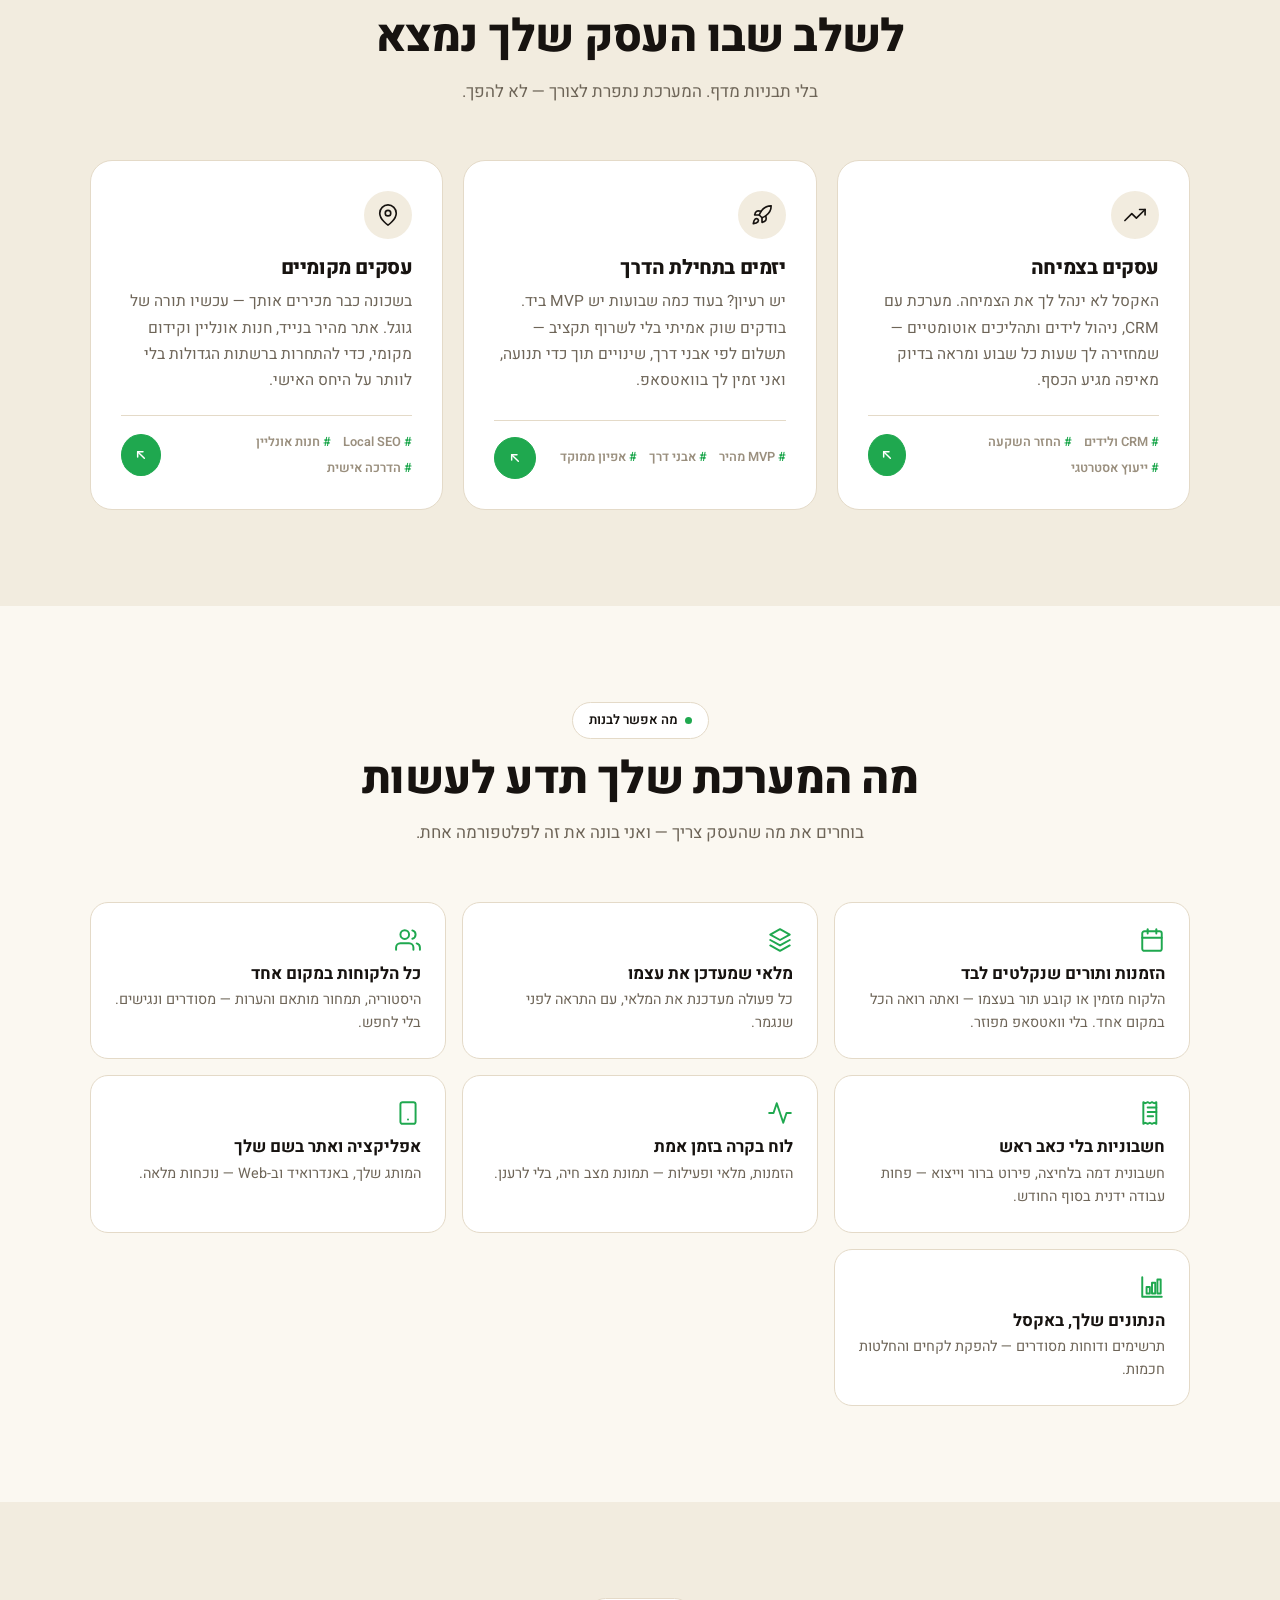
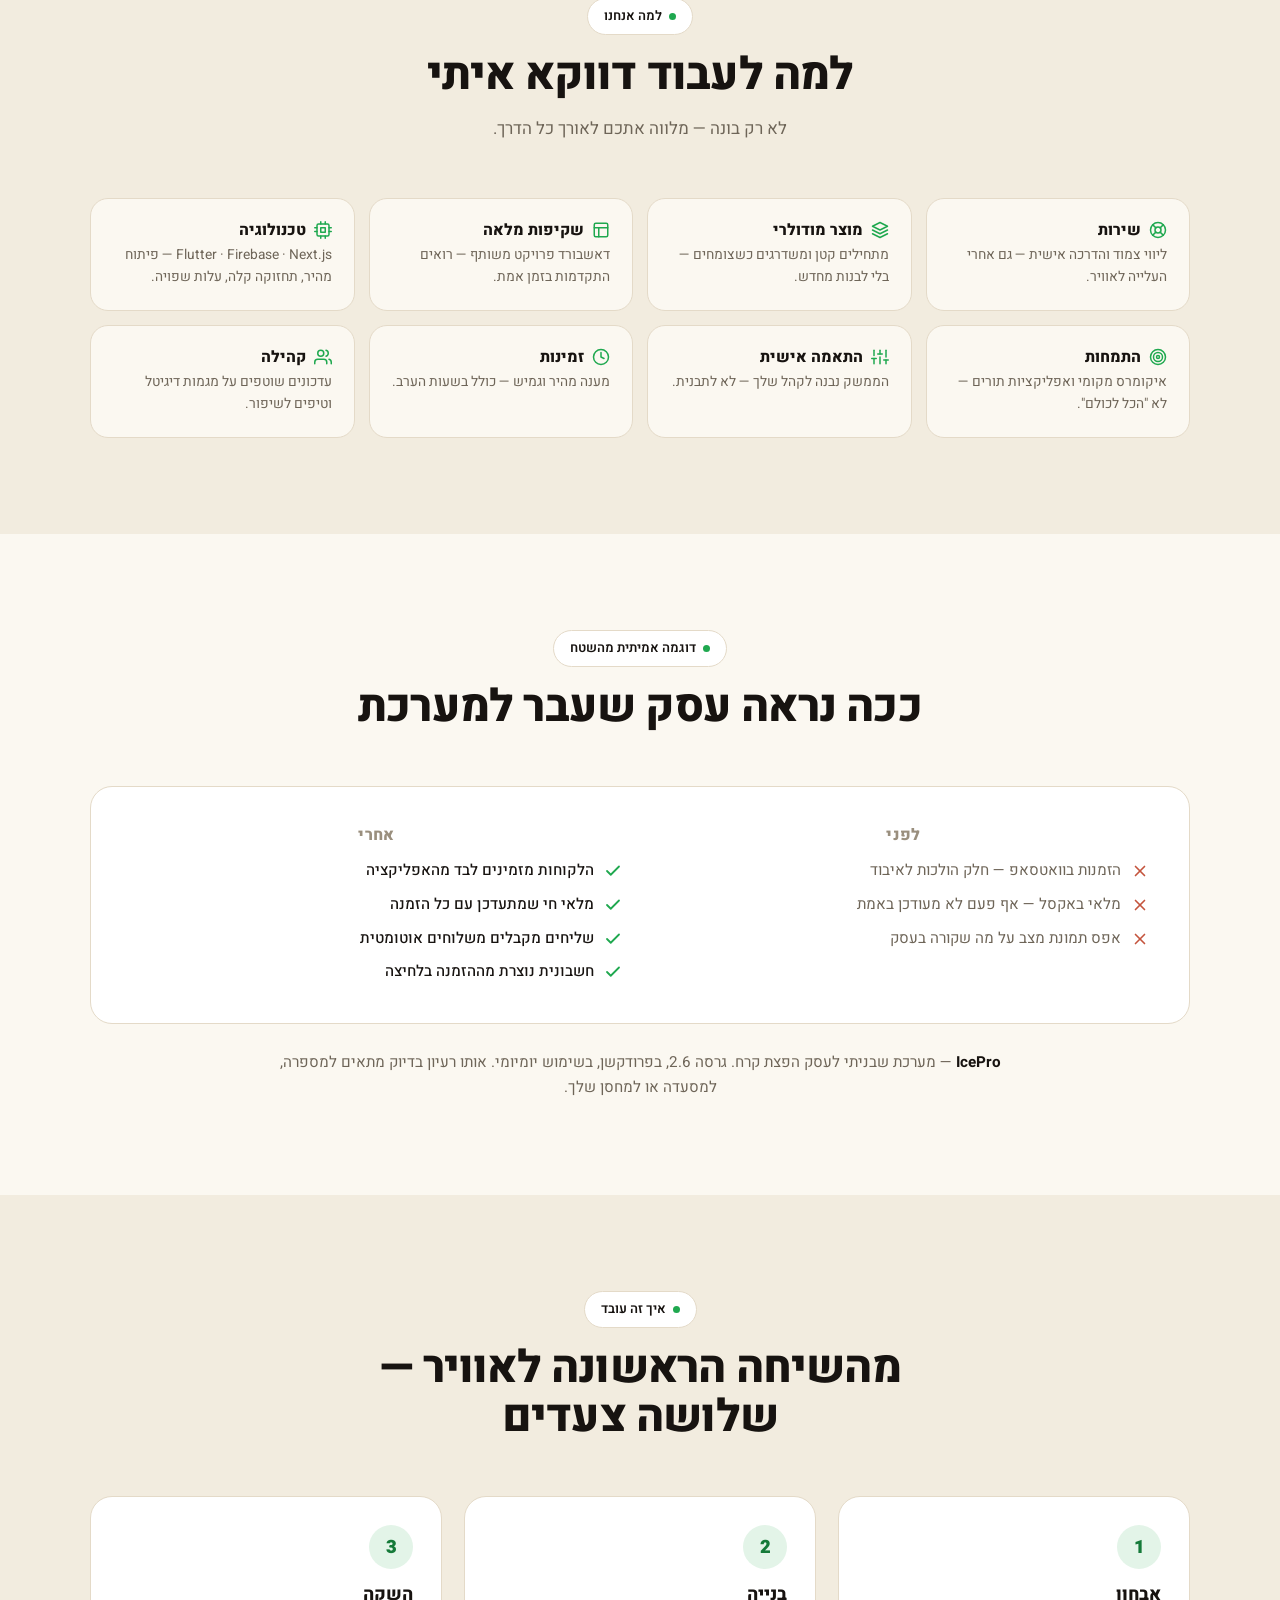
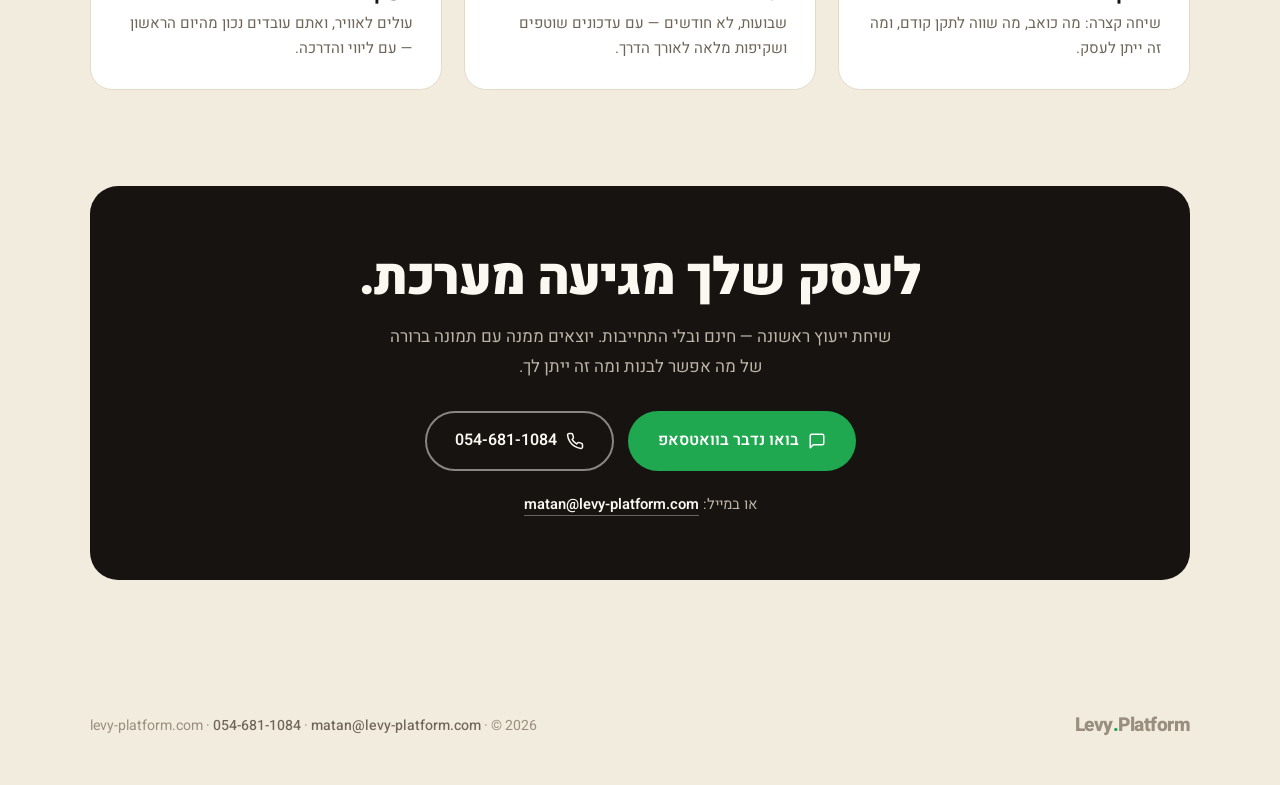
==== commit b2f93f77: "מעבר למבנה מפוצל (css/styles.css + js/main.js) + עדכון אנימציית הספירה (DUR=4400, FROM=40) + חתימת מ" ====
--- a/index.html
+++ b/index.html
@@ -8,179 +8,7 @@
 <link rel="preconnect" href="https://fonts.googleapis.com">
 <link rel="preconnect" href="https://fonts.gstatic.com" crossorigin>
 <link href="https://fonts.googleapis.com/css2?family=Heebo:wght@300;400;500;600;700;800;900&display=swap" rel="stylesheet">
-<style>
-*,*::before,*::after{box-sizing:border-box;margin:0;padding:0}
-:root{
-  --bg:#F2ECDF;          /* warm sand */
-  --surface:#FBF8F1;     /* cream sheet */
-  --card:#FFFFFF;
-  --ink:#171310;
-  --sub:#6E6558;
-  --muted:#9A8F7E;
-  --line:#E4DAC8;
-  --accent:#1FA84F;
-  --accent-dark:#157A39;
-  --accent-soft:#E3F4E8;
-  --radius:22px;
-}
-html{scroll-behavior:smooth}
-body{font-family:'Heebo',-apple-system,BlinkMacSystemFont,sans-serif;background:var(--bg);color:var(--ink);line-height:1.6;-webkit-font-smoothing:antialiased}
-a{text-decoration:none;color:inherit}
-a:focus-visible,button:focus-visible{outline:3px solid var(--accent);outline-offset:3px;border-radius:8px}
-.wrap{max-width:1180px;margin:0 auto;padding:0 40px}
-@media(max-width:600px){.wrap{padding:0 20px}}
-section{padding:96px 0}
-@media(max-width:600px){section{padding:64px 0}}
-h1,h2,h3{line-height:1.1;color:var(--ink)}
-h2{font-size:clamp(1.9rem,4vw,2.8rem);font-weight:800;letter-spacing:-.8px}
-.lead{color:var(--sub);font-size:1.06rem;line-height:1.75}
-.badge{display:inline-flex;align-items:center;gap:7px;background:var(--card);border:1px solid var(--line);border-radius:999px;padding:7px 16px;font-size:.82rem;font-weight:600;color:var(--ink)}
-.badge i{width:7px;height:7px;border-radius:50%;background:var(--accent);font-style:normal}
-.ico{width:22px;height:22px;display:block;flex-shrink:0}
-.ico svg{width:100%;height:100%;display:block}
-
-html.js .reveal{opacity:0;transform:translateY(22px);transition:opacity .6s ease-out,transform .6s ease-out}
-html.js .reveal.in{opacity:1;transform:none}
-@media(prefers-reduced-motion:reduce){html.js .reveal{opacity:1;transform:none;transition:none}}
-.zero{font-variant-numeric:tabular-nums}
-
-/* pills */
-.pill{display:inline-flex;align-items:center;justify-content:center;gap:9px;font-family:inherit;font-weight:600;font-size:1rem;border-radius:999px;padding:15px 28px;cursor:pointer;border:2px solid transparent;transition:background .2s,border-color .2s,color .2s,transform .15s}
-.pill:active{transform:scale(.98)}
-.pill-green{background:var(--accent);color:#fff}
-.pill-green:hover{background:var(--accent-dark)}
-.pill-line{background:transparent;color:var(--ink);border-color:var(--ink)}
-.pill-line:hover{background:var(--ink);color:var(--surface)}
-.pill .ico{width:18px;height:18px}
-.circle-btn{width:42px;height:42px;border-radius:50%;border:1.5px solid var(--line);background:var(--card);display:inline-flex;align-items:center;justify-content:center;color:var(--ink);transition:background .2s,border-color .2s}
-.circle-btn:hover{border-color:var(--ink)}
-.circle-btn .ico{width:16px;height:16px}
-.circle-btn.green{background:var(--accent);border-color:var(--accent);color:#fff}
-.circle-btn.green:hover{background:var(--accent-dark)}
-
-/* nav */
-nav{position:sticky;top:0;z-index:50;background:rgba(242,236,223,.88);backdrop-filter:blur(12px);border-bottom:1px solid var(--line)}
-.nav-in{max-width:1180px;margin:0 auto;padding:14px 40px;display:flex;align-items:center;justify-content:space-between}
-@media(max-width:600px){.nav-in{padding:12px 20px}}
-.brand{font-weight:800;font-size:1.2rem;letter-spacing:-.5px}
-.brand i{color:var(--accent);font-style:normal}
-.nav-side{display:flex;align-items:center;gap:10px}
-.nav-cta{font-size:.92rem;font-weight:700;color:#fff;background:var(--accent);padding:11px 22px;border-radius:999px;transition:background .2s}
-.nav-cta:hover{background:var(--accent-dark)}
-
-/* hero */
-.hero{padding:88px 0 0;text-align:center;position:relative;overflow:hidden}
-.hero .wrap{position:relative;z-index:2}
-.hero h1{font-size:clamp(2.5rem,7.2vw,4.9rem);font-weight:900;letter-spacing:-2px;line-height:1.06;margin:26px auto 0;max-width:900px}
-@media(max-width:600px){.hero h1{letter-spacing:-1px}}
-.cap{display:inline-block;vertical-align:middle;width:clamp(96px,14vw,172px);height:clamp(44px,6.2vw,74px);border-radius:999px;overflow:hidden;margin:0 10px;box-shadow:0 10px 24px rgba(23,19,16,.14);border:3px solid var(--card);animation:capPop .7s .45s cubic-bezier(.34,1.56,.64,1) backwards}
-.cap svg{width:100%;height:100%;display:block}
-@keyframes capPop{from{transform:scale(.55);opacity:0}to{transform:scale(1);opacity:1}}
-@media(prefers-reduced-motion:reduce){.cap{animation:none}}
-@media(max-width:600px){.cap{width:96px;height:44px;margin:0 6px;border-width:2px}}
-.hero .lead{max-width:600px;margin:26px auto 0;font-size:1.14rem}
-.hero-actions{display:flex;align-items:center;justify-content:center;gap:14px;flex-wrap:wrap;margin-top:34px}
-.micro{margin-top:20px;color:var(--muted);font-size:.9rem;font-weight:500}
-.micro b{color:var(--sub);font-weight:600}
-.hero-arc{position:relative;z-index:1;height:120px;margin-top:64px}
-.hero-arc::before{content:"";position:absolute;left:50%;transform:translateX(-50%);top:0;width:160%;height:600px;background:var(--surface);border-radius:50% 50% 0 0/120px 120px 0 0}
-@media(max-width:600px){
-  .hero{padding-top:56px}
-  .hero-actions{flex-direction:column;align-items:stretch}
-  .hero-actions .pill{width:100%}
-  .hero-arc{margin-top:44px;height:70px}
-}
-
-/* trust strip (sits on the arc's surface) */
-.strip{background:var(--surface);padding:0 0 56px;margin-top:-1px}
-.strip .wrap{display:flex;align-items:center;justify-content:center;gap:14px 26px;flex-wrap:wrap}
-.strip .t-label{color:var(--muted);font-size:.85rem;font-weight:600;letter-spacing:.6px}
-.strip .t-item{color:var(--sub);font-weight:700;font-size:1rem;letter-spacing:.2px}
-.strip .dot{width:5px;height:5px;border-radius:50%;background:var(--line)}
-@media(max-width:600px){.strip .t-label{flex-basis:100%;text-align:center;margin-bottom:4px}.strip .wrap{gap:10px 18px}}
-
-/* impact */
-.impact{background:var(--surface);text-align:center;padding-top:40px}
-.impact .zero{font-size:clamp(6rem,20vw,13rem);font-weight:900;line-height:.95;color:var(--accent);letter-spacing:-6px;margin:18px 0 6px}
-.impact .zl{font-size:clamp(1.2rem,2.6vw,1.7rem);font-weight:800;letter-spacing:-.4px}
-.impact .lead{max-width:520px;margin:14px auto 0}
-.impact-link{display:inline-flex;align-items:center;gap:10px;margin-top:28px;font-weight:700;color:var(--ink)}
-.impact-link:hover .circle-btn{border-color:var(--ink)}
-
-/* section heads */
-.sec-head{max-width:660px;margin:0 auto 54px;text-align:center}
-.sec-head .badge{margin-bottom:16px}
-.sec-head .lead{margin-top:14px}
-
-/* audience cards */
-.aud-grid{display:grid;grid-template-columns:repeat(3,1fr);gap:20px}
-@media(max-width:880px){.aud-grid{grid-template-columns:1fr}}
-.aud{background:var(--card);border:1px solid var(--line);border-radius:var(--radius);padding:30px;display:flex;flex-direction:column;transition:transform .2s,box-shadow .2s}
-.aud:hover{transform:translateY(-4px);box-shadow:0 18px 34px rgba(23,19,16,.08)}
-.aud .ic{width:48px;height:48px;border-radius:50%;background:var(--bg);display:flex;align-items:center;justify-content:center;margin-bottom:18px}
-.aud .ic .ico{width:22px;height:22px;color:var(--ink)}
-.aud h3{font-size:1.25rem;font-weight:800;letter-spacing:-.4px;margin-bottom:10px}
-.aud p{color:var(--sub);font-size:.97rem;line-height:1.7;flex:1}
-.aud-foot{display:flex;align-items:center;justify-content:space-between;gap:10px;border-top:1px solid var(--line);margin-top:20px;padding-top:16px}
-.aud-tags{display:flex;flex-wrap:wrap;gap:6px 12px;font-size:.8rem;font-weight:600;color:var(--muted)}
-.aud-tags span::before{content:"# ";color:var(--accent)}
-
-/* capabilities */
-.cap-grid{display:grid;grid-template-columns:repeat(3,1fr);gap:16px}
-@media(max-width:880px){.cap-grid{grid-template-columns:repeat(2,1fr)}}
-@media(max-width:560px){.cap-grid{grid-template-columns:1fr}}
-.capc{background:var(--card);border:1px solid var(--line);border-radius:18px;padding:24px}
-.capc .ico{width:26px;height:26px;color:var(--accent);margin-bottom:12px}
-.capc h3{font-size:1.05rem;font-weight:700;margin-bottom:5px}
-.capc p{color:var(--sub);font-size:.9rem;line-height:1.6}
-
-/* why us */
-.why-grid{display:grid;grid-template-columns:repeat(4,1fr);gap:14px}
-@media(max-width:880px){.why-grid{grid-template-columns:repeat(2,1fr)}}
-@media(max-width:560px){.why-grid{grid-template-columns:1fr}}
-.why{background:var(--surface);border:1px solid var(--line);border-radius:18px;padding:22px}
-.why h3{font-size:.98rem;font-weight:800;margin-bottom:5px;display:flex;align-items:center;gap:8px}
-.why h3 .ico{width:18px;height:18px;color:var(--accent)}
-.why p{color:var(--sub);font-size:.86rem;line-height:1.6}
-
-/* before / after */
-.ba{background:var(--card);border:1px solid var(--line);border-radius:var(--radius);padding:40px;display:grid;grid-template-columns:1fr 1fr;gap:36px;align-items:start}
-@media(max-width:960px){.ba{padding:28px}}
-@media(max-width:600px){.ba{grid-template-columns:1fr}}
-.ba h3{font-size:1rem;font-weight:800;letter-spacing:.4px;margin-bottom:14px;color:var(--muted)}
-.ba ul{list-style:none;display:flex;flex-direction:column;gap:11px}
-.ba li{display:flex;gap:10px;align-items:flex-start;font-size:.95rem;line-height:1.5}
-.ba .no li{color:var(--sub)}
-.ba .no .ico{width:18px;height:18px;color:#C4543D;margin-top:3px}
-.ba .yes li{color:var(--ink);font-weight:500}
-.ba .yes .ico{width:18px;height:18px;color:var(--accent);margin-top:3px}
-.ba-note{max-width:760px;margin:26px auto 0;text-align:center;color:var(--sub);font-size:.95rem}
-.ba-note b{color:var(--ink)}
-
-/* steps */
-.steps{display:grid;grid-template-columns:repeat(3,1fr);gap:22px}
-@media(max-width:720px){.steps{grid-template-columns:1fr}}
-.step{background:var(--card);border:1px solid var(--line);border-radius:var(--radius);padding:28px}
-.step .n{width:44px;height:44px;border-radius:999px;background:var(--accent-soft);color:var(--accent-dark);font-weight:900;font-size:1.15rem;display:flex;align-items:center;justify-content:center;margin-bottom:16px}
-.step h3{font-size:1.12rem;font-weight:800;margin-bottom:6px}
-.step p{color:var(--sub);font-size:.94rem;line-height:1.65}
-
-/* final CTA */
-.cta-panel{background:var(--ink);border-radius:28px;padding:64px 48px;text-align:center;color:var(--surface)}
-@media(max-width:600px){.cta-panel{padding:44px 22px;border-radius:22px}}
-.cta-panel h2{color:var(--surface);font-size:clamp(2rem,5vw,3.2rem);font-weight:900;letter-spacing:-1.2px}
-.cta-panel .lead{color:#BDB4A6;max-width:520px;margin:16px auto 30px}
-.cta-actions{display:flex;align-items:center;justify-content:center;gap:14px;flex-wrap:wrap}
-.pill-ghost{background:transparent;color:var(--surface);border-color:rgba(251,248,241,.5)}
-.pill-ghost:hover{border-color:var(--surface);background:rgba(251,248,241,.08)}
-.cta-mail{margin-top:22px;font-size:.92rem;color:#BDB4A6}
-.cta-mail a{color:var(--surface);font-weight:600;border-bottom:1px solid rgba(251,248,241,.35)}
-@media(max-width:600px){.cta-actions{flex-direction:column;align-items:stretch}.cta-actions .pill{width:100%}}
-
-footer{padding:34px 0 44px}
-.foot{display:flex;align-items:center;justify-content:space-between;gap:14px;flex-wrap:wrap;color:var(--muted);font-size:.88rem}
-.foot a{color:var(--sub);font-weight:500}
-</style>
+<link rel="stylesheet" href="css/styles.css">
 </head>
 <body>
 
@@ -394,68 +222,6 @@
   </div>
 </footer>
 
-<script>
-(function(){
-  document.documentElement.classList.add('js');
-  var els=[].slice.call(document.querySelectorAll('.reveal'));
-  var reduce=window.matchMedia&&matchMedia('(prefers-reduced-motion: reduce)').matches;
-
-  /* count-down 24 -> 0 on the impact number */
-  var zero=document.getElementById('zeroNum'), counted=false;
-  function countDown(){
-    if(counted)return; counted=true;
-    if(reduce){zero.textContent='0';return;}
-    var t0=null, FROM=24, DUR=1100;
-    function frame(ts){
-      if(!t0)t0=ts;
-      var p=Math.min((ts-t0)/DUR,1), e=1-Math.pow(1-p,3);
-      zero.textContent=String(Math.round(FROM*(1-e)));
-      if(p<1)requestAnimationFrame(frame);else zero.textContent='0';
-    }
-    requestAnimationFrame(frame);
-  }
-
-  function show(e){
-    if(e.classList.contains('in'))return;
-    e.classList.add('in');
-    if(zero&&(e===zero||e.contains(zero)))countDown();
-  }
-  if(reduce||!('IntersectionObserver' in window)){els.forEach(show);if(zero)zero.textContent='0';return;}
-
-  /* stagger: delay by position among sibling reveals */
-  els.forEach(function(e){
-    var p=e.parentElement;if(!p)return;
-    var sibs=[].filter.call(p.children,function(c){return c.classList&&c.classList.contains('reveal')});
-    var i=sibs.indexOf(e);
-    if(i>0)e.style.transitionDelay=Math.min(i*70,420)+'ms';
-  });
-
-  var io=new IntersectionObserver(function(entries){
-    entries.forEach(function(en){if(en.isIntersecting){show(en.target);io.unobserve(en.target);}});
-  },{threshold:.08});
-  els.forEach(function(e){io.observe(e)});
-
-  /* safety net: rAF-throttled scroll checker — nothing can ever stay hidden */
-  var pending=els.slice(), ticking=false;
-  function sweep(){
-    ticking=false;
-    for(var i=pending.length-1;i>=0;i--){
-      var r=pending[i].getBoundingClientRect();
-      if(r.top<innerHeight-20&&r.bottom>0){show(pending[i]);pending.splice(i,1);}
-    }
-    if(!pending.length){removeEventListener('scroll',onScroll);removeEventListener('resize',onScroll);}
-  }
-  function onScroll(){if(!ticking){ticking=true;requestAnimationFrame(sweep)}}
-  addEventListener('scroll',onScroll,{passive:true});
-  addEventListener('resize',onScroll,{passive:true});
-  requestAnimationFrame(sweep); /* reveal whatever is on screen at load */
-  /* anchor jumps: sweep repeatedly while smooth-scroll settles */
-  document.addEventListener('click',function(ev){
-    var a=ev.target.closest&&ev.target.closest('a[href^="#"]');
-    if(!a)return;
-    var n=0,iv=setInterval(function(){sweep();if(++n>24)clearInterval(iv)},80);
-  });
-})();
-</script>
+<script src="js/main.js"></script>
 </body>
 </html>
--- a/css/styles.css
+++ b/css/styles.css
@@ -0,0 +1,171 @@
+*,*::before,*::after{box-sizing:border-box;margin:0;padding:0}
+:root{
+  --bg:#F2ECDF;          /* warm sand */
+  --surface:#FBF8F1;     /* cream sheet */
+  --card:#FFFFFF;
+  --ink:#171310;
+  --sub:#6E6558;
+  --muted:#9A8F7E;
+  --line:#E4DAC8;
+  --accent:#1FA84F;
+  --accent-dark:#157A39;
+  --accent-soft:#E3F4E8;
+  --radius:22px;
+}
+html{scroll-behavior:smooth}
+body{font-family:'Heebo',-apple-system,BlinkMacSystemFont,sans-serif;background:var(--bg);color:var(--ink);line-height:1.6;-webkit-font-smoothing:antialiased}
+a{text-decoration:none;color:inherit}
+a:focus-visible,button:focus-visible{outline:3px solid var(--accent);outline-offset:3px;border-radius:8px}
+.wrap{max-width:1180px;margin:0 auto;padding:0 40px}
+@media(max-width:600px){.wrap{padding:0 20px}}
+section{padding:96px 0}
+@media(max-width:600px){section{padding:64px 0}}
+h1,h2,h3{line-height:1.1;color:var(--ink)}
+h2{font-size:clamp(1.9rem,4vw,2.8rem);font-weight:800;letter-spacing:-.8px}
+.lead{color:var(--sub);font-size:1.06rem;line-height:1.75}
+.badge{display:inline-flex;align-items:center;gap:7px;background:var(--card);border:1px solid var(--line);border-radius:999px;padding:7px 16px;font-size:.82rem;font-weight:600;color:var(--ink)}
+.badge i{width:7px;height:7px;border-radius:50%;background:var(--accent);font-style:normal}
+.ico{width:22px;height:22px;display:block;flex-shrink:0}
+.ico svg{width:100%;height:100%;display:block}
+
+html.js .reveal{opacity:0;transform:translateY(22px);transition:opacity .6s ease-out,transform .6s ease-out}
+html.js .reveal.in{opacity:1;transform:none}
+@media(prefers-reduced-motion:reduce){html.js .reveal{opacity:1;transform:none;transition:none}}
+.zero{font-variant-numeric:tabular-nums}
+
+/* pills */
+.pill{display:inline-flex;align-items:center;justify-content:center;gap:9px;font-family:inherit;font-weight:600;font-size:1rem;border-radius:999px;padding:15px 28px;cursor:pointer;border:2px solid transparent;transition:background .2s,border-color .2s,color .2s,transform .15s}
+.pill:active{transform:scale(.98)}
+.pill-green{background:var(--accent);color:#fff}
+.pill-green:hover{background:var(--accent-dark)}
+.pill-line{background:transparent;color:var(--ink);border-color:var(--ink)}
+.pill-line:hover{background:var(--ink);color:var(--surface)}
+.pill .ico{width:18px;height:18px}
+.circle-btn{width:42px;height:42px;border-radius:50%;border:1.5px solid var(--line);background:var(--card);display:inline-flex;align-items:center;justify-content:center;color:var(--ink);transition:background .2s,border-color .2s}
+.circle-btn:hover{border-color:var(--ink)}
+.circle-btn .ico{width:16px;height:16px}
+.circle-btn.green{background:var(--accent);border-color:var(--accent);color:#fff}
+.circle-btn.green:hover{background:var(--accent-dark)}
+
+/* nav */
+nav{position:sticky;top:0;z-index:50;background:rgba(242,236,223,.88);backdrop-filter:blur(12px);border-bottom:1px solid var(--line)}
+.nav-in{max-width:1180px;margin:0 auto;padding:14px 40px;display:flex;align-items:center;justify-content:space-between}
+@media(max-width:600px){.nav-in{padding:12px 20px}}
+.brand{font-weight:800;font-size:1.2rem;letter-spacing:-.5px}
+.brand i{color:var(--accent);font-style:normal}
+.nav-side{display:flex;align-items:center;gap:10px}
+.nav-cta{font-size:.92rem;font-weight:700;color:#fff;background:var(--accent);padding:11px 22px;border-radius:999px;transition:background .2s}
+.nav-cta:hover{background:var(--accent-dark)}
+
+/* hero */
+.hero{padding:88px 0 0;text-align:center;position:relative;overflow:hidden}
+.hero .wrap{position:relative;z-index:2}
+.hero h1{font-size:clamp(2.5rem,7.2vw,4.9rem);font-weight:900;letter-spacing:-2px;line-height:1.06;margin:26px auto 0;max-width:900px}
+@media(max-width:600px){.hero h1{letter-spacing:-1px}}
+.cap{display:inline-block;vertical-align:middle;width:clamp(96px,14vw,172px);height:clamp(44px,6.2vw,74px);border-radius:999px;overflow:hidden;margin:0 10px;box-shadow:0 10px 24px rgba(23,19,16,.14);border:3px solid var(--card);animation:capPop .7s .45s cubic-bezier(.34,1.56,.64,1) backwards}
+.cap svg{width:100%;height:100%;display:block}
+@keyframes capPop{from{transform:scale(.55);opacity:0}to{transform:scale(1);opacity:1}}
+@media(prefers-reduced-motion:reduce){.cap{animation:none}}
+@media(max-width:600px){.cap{width:96px;height:44px;margin:0 6px;border-width:2px}}
+.hero .lead{max-width:600px;margin:26px auto 0;font-size:1.14rem}
+.hero-actions{display:flex;align-items:center;justify-content:center;gap:14px;flex-wrap:wrap;margin-top:34px}
+.micro{margin-top:20px;color:var(--muted);font-size:.9rem;font-weight:500}
+.micro b{color:var(--sub);font-weight:600}
+.hero-arc{position:relative;z-index:1;height:120px;margin-top:64px}
+.hero-arc::before{content:"";position:absolute;left:50%;transform:translateX(-50%);top:0;width:160%;height:600px;background:var(--surface);border-radius:50% 50% 0 0/120px 120px 0 0}
+@media(max-width:600px){
+  .hero{padding-top:56px}
+  .hero-actions{flex-direction:column;align-items:stretch}
+  .hero-actions .pill{width:100%}
+  .hero-arc{margin-top:44px;height:70px}
+}
+
+/* trust strip (sits on the arc's surface) */
+.strip{background:var(--surface);padding:0 0 56px;margin-top:-1px}
+.strip .wrap{display:flex;align-items:center;justify-content:center;gap:14px 26px;flex-wrap:wrap}
+.strip .t-label{color:var(--muted);font-size:.85rem;font-weight:600;letter-spacing:.6px}
+.strip .t-item{color:var(--sub);font-weight:700;font-size:1rem;letter-spacing:.2px}
+.strip .dot{width:5px;height:5px;border-radius:50%;background:var(--line)}
+@media(max-width:600px){.strip .t-label{flex-basis:100%;text-align:center;margin-bottom:4px}.strip .wrap{gap:10px 18px}}
+
+/* impact */
+.impact{background:var(--surface);text-align:center;padding-top:40px}
+.impact .zero{font-size:clamp(6rem,20vw,13rem);font-weight:900;line-height:.95;color:var(--accent);letter-spacing:-6px;margin:18px 0 6px}
+.impact .zl{font-size:clamp(1.2rem,2.6vw,1.7rem);font-weight:800;letter-spacing:-.4px}
+.impact .lead{max-width:520px;margin:14px auto 0}
+.impact-link{display:inline-flex;align-items:center;gap:10px;margin-top:28px;font-weight:700;color:var(--ink)}
+.impact-link:hover .circle-btn{border-color:var(--ink)}
+
+/* section heads */
+.sec-head{max-width:660px;margin:0 auto 54px;text-align:center}
+.sec-head .badge{margin-bottom:16px}
+.sec-head .lead{margin-top:14px}
+
+/* audience cards */
+.aud-grid{display:grid;grid-template-columns:repeat(3,1fr);gap:20px}
+@media(max-width:880px){.aud-grid{grid-template-columns:1fr}}
+.aud{background:var(--card);border:1px solid var(--line);border-radius:var(--radius);padding:30px;display:flex;flex-direction:column;transition:transform .2s,box-shadow .2s}
+.aud:hover{transform:translateY(-4px);box-shadow:0 18px 34px rgba(23,19,16,.08)}
+.aud .ic{width:48px;height:48px;border-radius:50%;background:var(--bg);display:flex;align-items:center;justify-content:center;margin-bottom:18px}
+.aud .ic .ico{width:22px;height:22px;color:var(--ink)}
+.aud h3{font-size:1.25rem;font-weight:800;letter-spacing:-.4px;margin-bottom:10px}
+.aud p{color:var(--sub);font-size:.97rem;line-height:1.7;flex:1}
+.aud-foot{display:flex;align-items:center;justify-content:space-between;gap:10px;border-top:1px solid var(--line);margin-top:20px;padding-top:16px}
+.aud-tags{display:flex;flex-wrap:wrap;gap:6px 12px;font-size:.8rem;font-weight:600;color:var(--muted)}
+.aud-tags span::before{content:"# ";color:var(--accent)}
+
+/* capabilities */
+.cap-grid{display:grid;grid-template-columns:repeat(3,1fr);gap:16px}
+@media(max-width:880px){.cap-grid{grid-template-columns:repeat(2,1fr)}}
+@media(max-width:560px){.cap-grid{grid-template-columns:1fr}}
+.capc{background:var(--card);border:1px solid var(--line);border-radius:18px;padding:24px}
+.capc .ico{width:26px;height:26px;color:var(--accent);margin-bottom:12px}
+.capc h3{font-size:1.05rem;font-weight:700;margin-bottom:5px}
+.capc p{color:var(--sub);font-size:.9rem;line-height:1.6}
+
+/* why us */
+.why-grid{display:grid;grid-template-columns:repeat(4,1fr);gap:14px}
+@media(max-width:880px){.why-grid{grid-template-columns:repeat(2,1fr)}}
+@media(max-width:560px){.why-grid{grid-template-columns:1fr}}
+.why{background:var(--surface);border:1px solid var(--line);border-radius:18px;padding:22px}
+.why h3{font-size:.98rem;font-weight:800;margin-bottom:5px;display:flex;align-items:center;gap:8px}
+.why h3 .ico{width:18px;height:18px;color:var(--accent)}
+.why p{color:var(--sub);font-size:.86rem;line-height:1.6}
+
+/* before / after */
+.ba{background:var(--card);border:1px solid var(--line);border-radius:var(--radius);padding:40px;display:grid;grid-template-columns:1fr 1fr;gap:36px;align-items:start}
+@media(max-width:960px){.ba{padding:28px}}
+@media(max-width:600px){.ba{grid-template-columns:1fr}}
+.ba h3{font-size:1rem;font-weight:800;letter-spacing:.4px;margin-bottom:14px;color:var(--muted)}
+.ba ul{list-style:none;display:flex;flex-direction:column;gap:11px}
+.ba li{display:flex;gap:10px;align-items:flex-start;font-size:.95rem;line-height:1.5}
+.ba .no li{color:var(--sub)}
+.ba .no .ico{width:18px;height:18px;color:#C4543D;margin-top:3px}
+.ba .yes li{color:var(--ink);font-weight:500}
+.ba .yes .ico{width:18px;height:18px;color:var(--accent);margin-top:3px}
+.ba-note{max-width:760px;margin:26px auto 0;text-align:center;color:var(--sub);font-size:.95rem}
+.ba-note b{color:var(--ink)}
+
+/* steps */
+.steps{display:grid;grid-template-columns:repeat(3,1fr);gap:22px}
+@media(max-width:720px){.steps{grid-template-columns:1fr}}
+.step{background:var(--card);border:1px solid var(--line);border-radius:var(--radius);padding:28px}
+.step .n{width:44px;height:44px;border-radius:999px;background:var(--accent-soft);color:var(--accent-dark);font-weight:900;font-size:1.15rem;display:flex;align-items:center;justify-content:center;margin-bottom:16px}
+.step h3{font-size:1.12rem;font-weight:800;margin-bottom:6px}
+.step p{color:var(--sub);font-size:.94rem;line-height:1.65}
+
+/* final CTA */
+.cta-panel{background:var(--ink);border-radius:28px;padding:64px 48px;text-align:center;color:var(--surface)}
+@media(max-width:600px){.cta-panel{padding:44px 22px;border-radius:22px}}
+.cta-panel h2{color:var(--surface);font-size:clamp(2rem,5vw,3.2rem);font-weight:900;letter-spacing:-1.2px}
+.cta-panel .lead{color:#BDB4A6;max-width:520px;margin:16px auto 30px}
+.cta-actions{display:flex;align-items:center;justify-content:center;gap:14px;flex-wrap:wrap}
+.pill-ghost{background:transparent;color:var(--surface);border-color:rgba(251,248,241,.5)}
+.pill-ghost:hover{border-color:var(--surface);background:rgba(251,248,241,.08)}
+.cta-mail{margin-top:22px;font-size:.92rem;color:#BDB4A6}
+.cta-mail a{color:var(--surface);font-weight:600;border-bottom:1px solid rgba(251,248,241,.35)}
+@media(max-width:600px){.cta-actions{flex-direction:column;align-items:stretch}.cta-actions .pill{width:100%}}
+
+footer{padding:34px 0 44px}
+.foot{display:flex;align-items:center;justify-content:space-between;gap:14px;flex-wrap:wrap;color:var(--muted);font-size:.88rem}
+.foot a{color:var(--sub);font-weight:500}
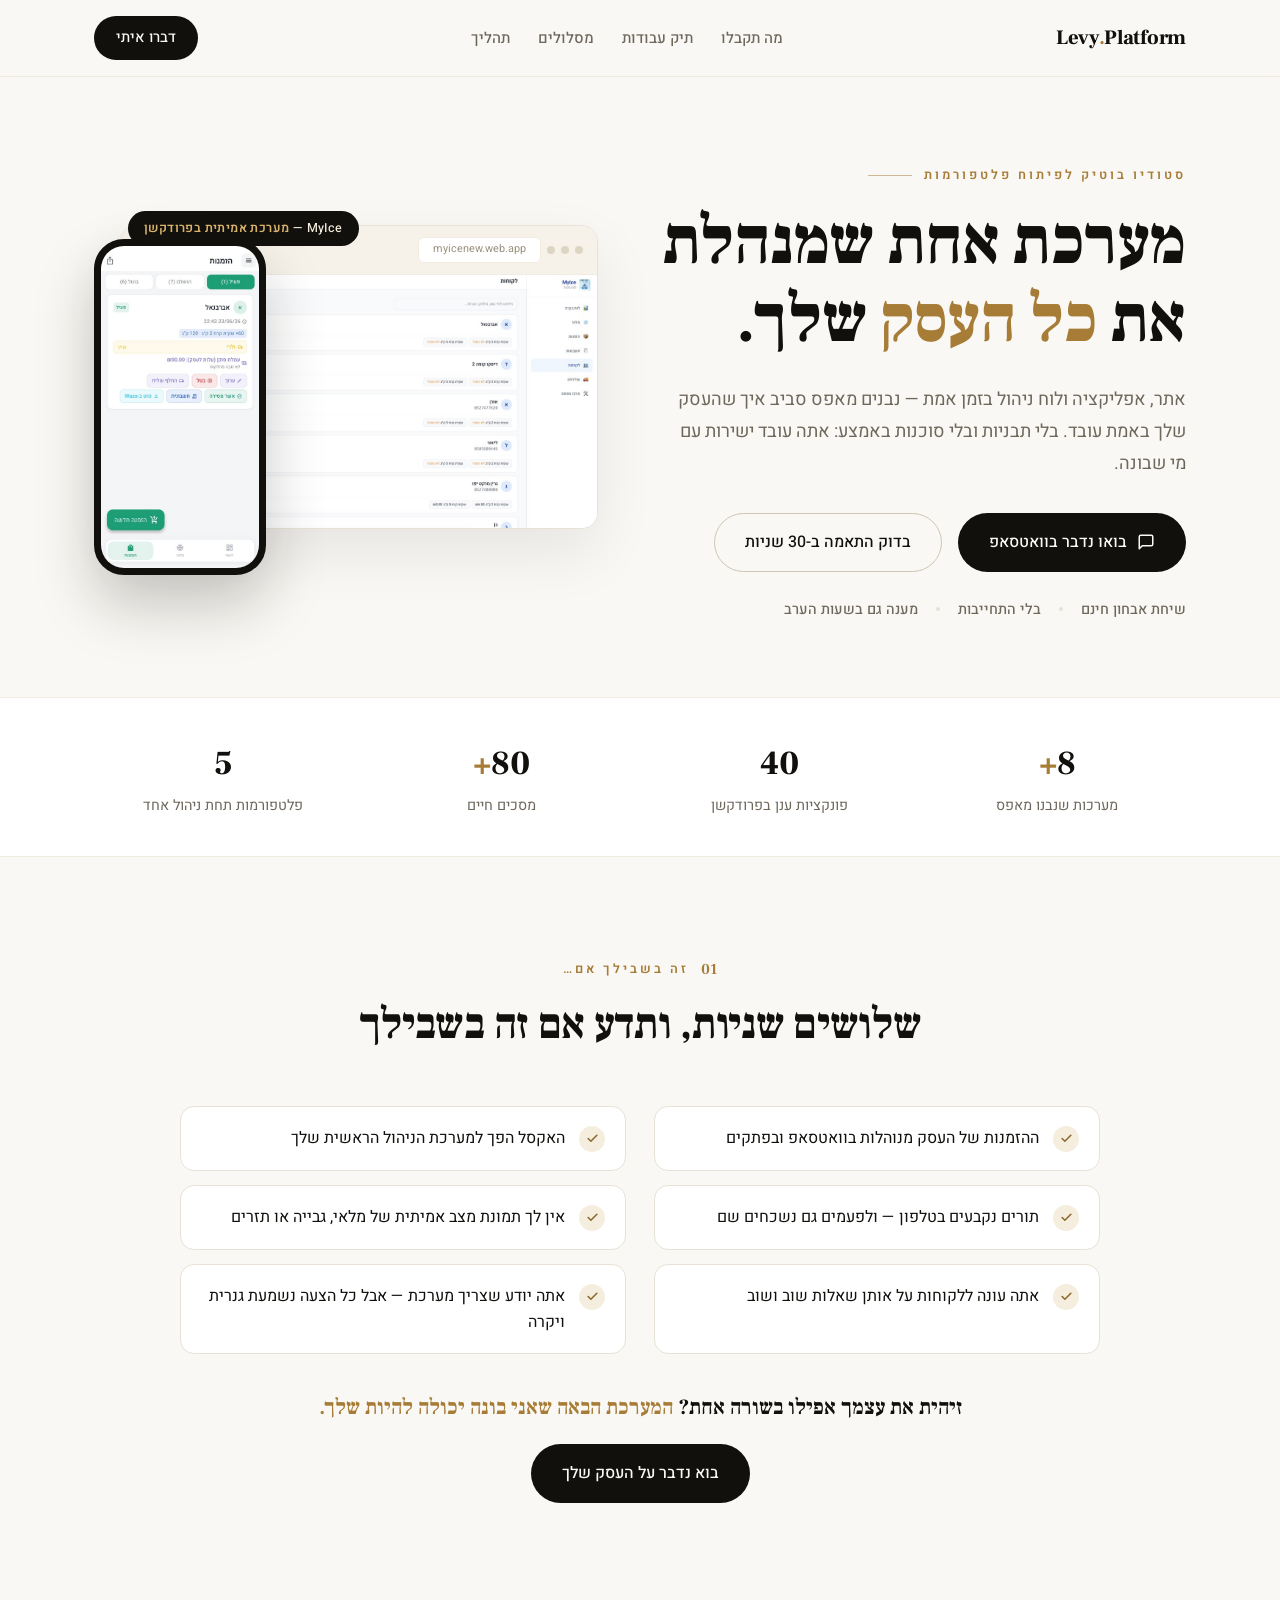
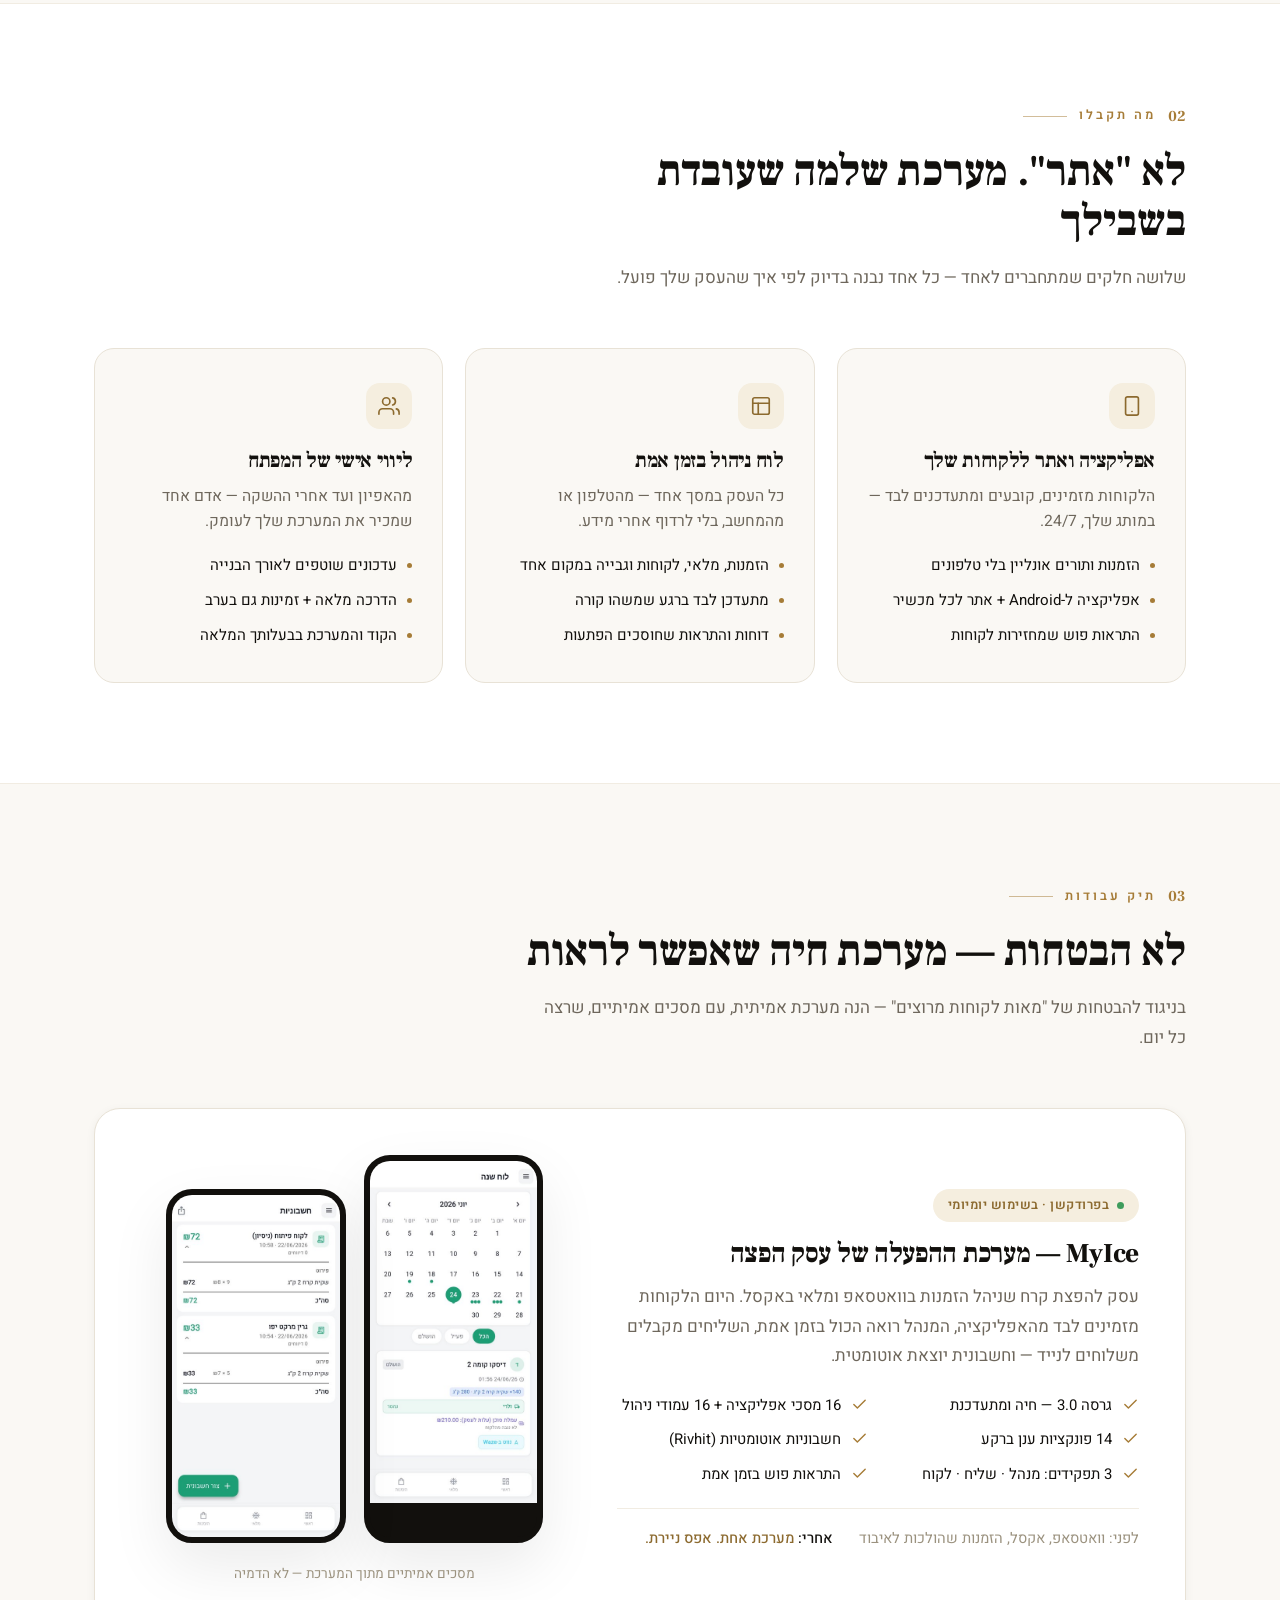
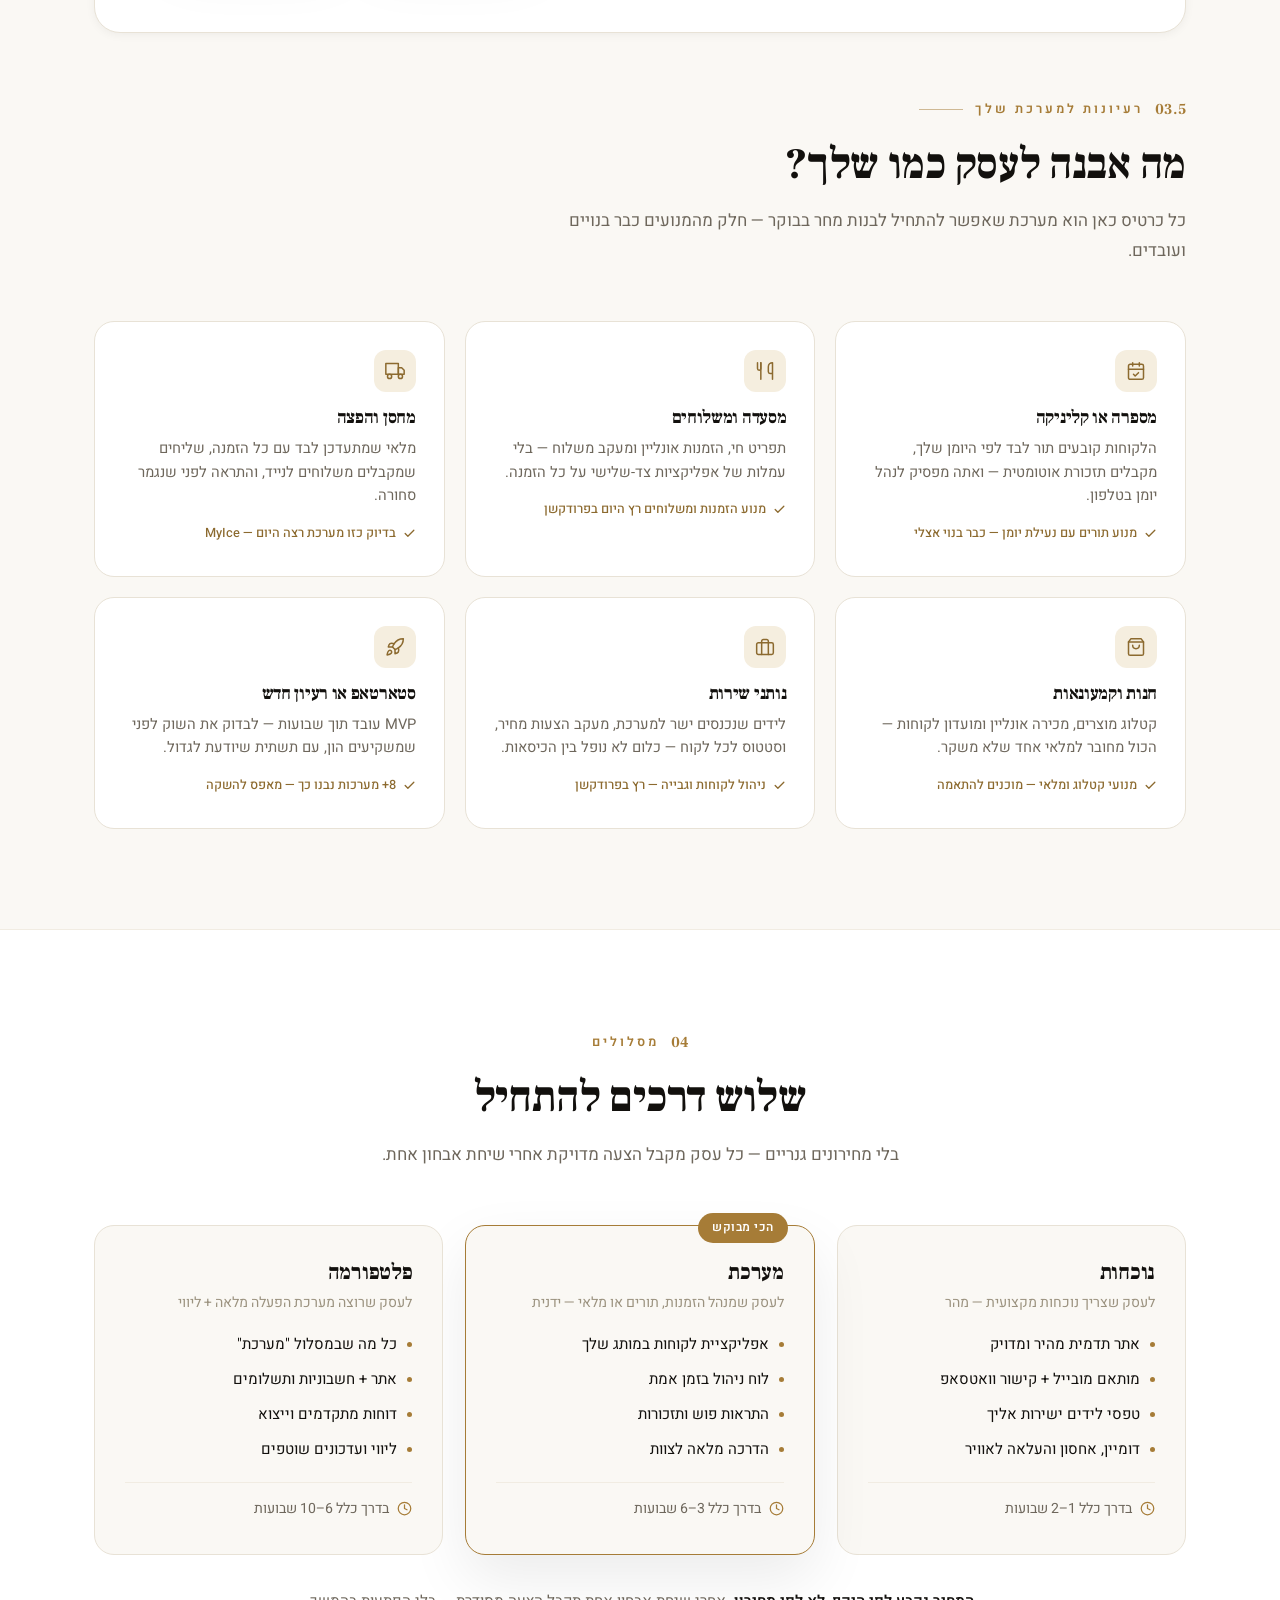
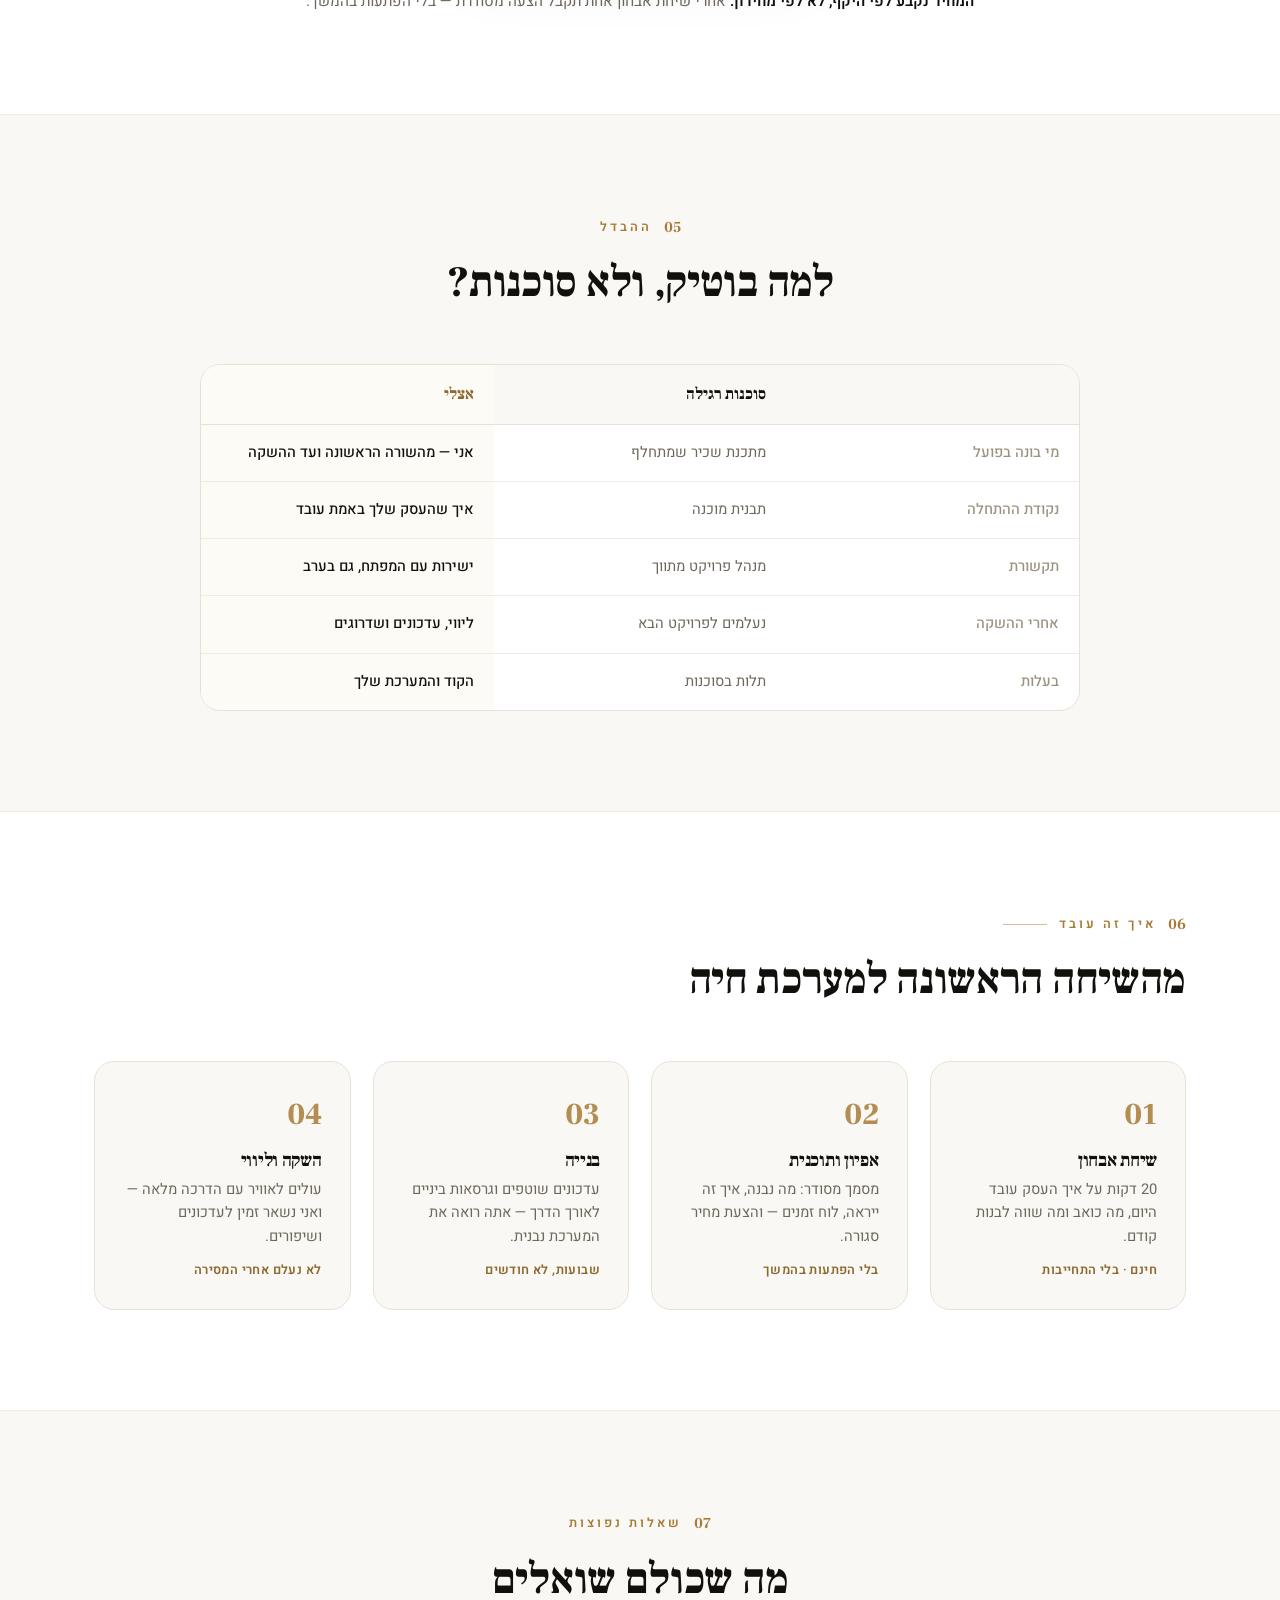
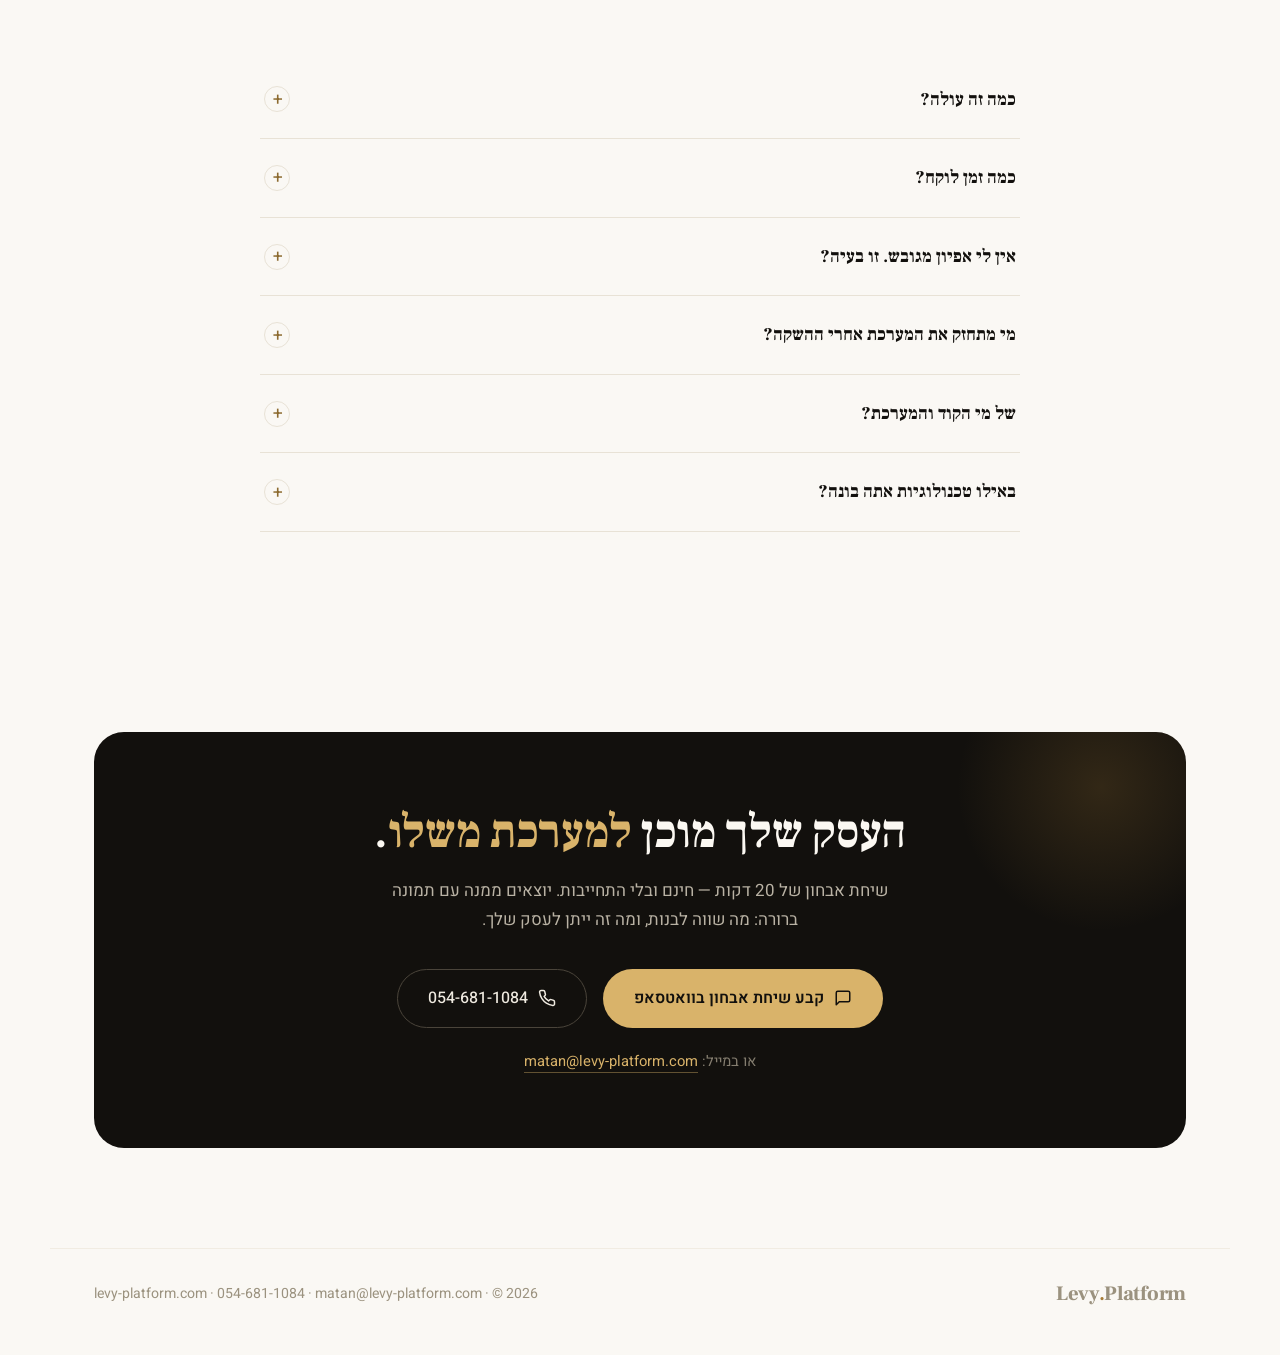
==== commit 6a5f3cd0: "v8 בוטיק: רידיזיין יוקרתי-בהיר מבוסס מחקר מתחרים + תוכן פרקטי ללידים (fit-checker, תיק עבודות אמיתי," ====
--- a/index.html
+++ b/index.html
@@ -3,11 +3,11 @@
 <head>
 <meta charset="UTF-8">
 <meta name="viewport" content="width=device-width, initial-scale=1.0">
-<title>Levy Platform | מערכת אחת לעסק שלך — אתר, אפליקציה ולוח ניהול</title>
-<meta name="description" content="מספיק לנהל עסק בוואטסאפ ובאקסל. אני בונה לעסק שלך מערכת אחת — אתר, אפליקציה ולוח ניהול בזמן אמת. שיחת ייעוץ ראשונה חינם.">
+<title>Levy Platform | סטודיו בוטיק לפיתוח מערכות לעסקים</title>
+<meta name="description" content="אתר, אפליקציה ולוח ניהול בזמן אמת — נבנים מאפס סביב העסק שלך, ישירות מול המפתח. 8+ מערכות בפרודקשן. שיחת אבחון חינם.">
 <link rel="preconnect" href="https://fonts.googleapis.com">
 <link rel="preconnect" href="https://fonts.gstatic.com" crossorigin>
-<link href="https://fonts.googleapis.com/css2?family=Heebo:wght@300;400;500;600;700;800;900&display=swap" rel="stylesheet">
+<link href="https://fonts.googleapis.com/css2?family=Frank+Ruhl+Libre:wght@500;700;800;900&family=Heebo:wght@300;400;500;600;700&display=swap" rel="stylesheet">
 <link rel="stylesheet" href="css/styles.css">
 </head>
 <body>
@@ -15,197 +15,359 @@
 <nav>
   <div class="nav-in">
     <div class="brand">Levy<i>.</i>Platform</div>
-    <div class="nav-side">
-      <a class="circle-btn" href="tel:+972546811084" aria-label="התקשרו: 054-681-1084">
-        <span class="ico"><svg viewBox="0 0 24 24" fill="none" stroke="currentColor" stroke-width="2" stroke-linecap="round" stroke-linejoin="round"><path d="M22 16.92v3a2 2 0 0 1-2.18 2 19.79 19.79 0 0 1-8.63-3.07 19.5 19.5 0 0 1-6-6 19.79 19.79 0 0 1-3.07-8.67A2 2 0 0 1 4.11 2h3a2 2 0 0 1 2 1.72c.13.96.36 1.9.7 2.81a2 2 0 0 1-.45 2.11L8.09 9.91a16 16 0 0 0 6 6l1.27-1.27a2 2 0 0 1 2.11-.45c.91.34 1.85.57 2.81.7A2 2 0 0 1 22 16.92z"/></svg></span>
-      </a>
-      <a class="nav-cta" href="https://wa.me/972546811084" target="_blank" rel="noopener">דברו איתי</a>
-    </div>
+    <div class="nav-links">
+      <a href="#offer">מה תקבלו</a>
+      <a href="#work">תיק עבודות</a>
+      <a href="#plans">מסלולים</a>
+      <a href="#process">תהליך</a>
+    </div>
+    <a class="nav-cta" href="https://wa.me/972546811084" target="_blank" rel="noopener">דברו איתי</a>
   </div>
 </nav>
 
-<!-- HERO -->
+<!-- ============ HERO ============ -->
 <header class="hero">
-  <div class="wrap">
-    <span class="badge reveal"><i></i>פיתוח פלטפורמות מותאמות לעסקים</span>
-    <h1 class="reveal">מספיק לנהל עסק<br>בוואטסאפ<span class="cap" role="img" aria-label="בועות צ'אט"><svg viewBox="0 0 172 74" xmlns="http://www.w3.org/2000/svg"><rect width="172" height="74" fill="#E3F4E8"/><g><rect x="16" y="14" width="76" height="22" rx="11" fill="#1FA84F"/><rect x="26" y="22" width="40" height="5.5" rx="2.75" fill="#FFFFFF" opacity=".92"/><rect x="70" y="22" width="12" height="5.5" rx="2.75" fill="#FFFFFF" opacity=".65"/><rect x="62" y="40" width="94" height="22" rx="11" fill="#FFFFFF"/><rect x="72" y="48" width="52" height="5.5" rx="2.75" fill="#1FA84F" opacity=".55"/><rect x="128" y="48" width="18" height="5.5" rx="2.75" fill="#1FA84F" opacity=".3"/></g></svg></span>ובאקסל.</h1>
-    <p class="lead reveal">כל הזמנה שנשכחת בצ'אט היא כסף שהלך. אני בונה לעסק שלך מערכת אחת — אתר, אפליקציה ולוח ניהול בזמן אמת — שעובדת בדיוק כמו שהעסק שלך עובד.</p>
-    <div class="hero-actions reveal">
-      <a class="pill pill-green" href="https://wa.me/972546811084" target="_blank" rel="noopener">
-        <span class="ico"><svg viewBox="0 0 24 24" fill="none" stroke="currentColor" stroke-width="2" stroke-linecap="round" stroke-linejoin="round"><path d="M21 15a2 2 0 0 1-2 2H7l-4 4V5a2 2 0 0 1 2-2h14a2 2 0 0 1 2 2z"/></svg></span>
-        בואו נדבר בוואטסאפ
-      </a>
-      <a class="pill pill-line" href="#impact">מה זה ייתן לעסק שלי?</a>
-    </div>
-    <p class="micro reveal"><b>שיחת ייעוץ ראשונה חינם</b> · בלי התחייבות · מענה גם בשעות הערב</p>
-  </div>
-  <div class="hero-arc" aria-hidden="true"></div>
-</header>
-
-<!-- TRUST STRIP -->
-<div class="strip">
-  <div class="wrap">
-    <span class="t-label">נבנה עם</span>
-    <span class="t-item">Flutter</span><span class="dot"></span>
-    <span class="t-item">Firebase</span><span class="dot"></span>
-    <span class="t-item">Next.js</span><span class="dot"></span>
-    <span class="t-item">Android</span><span class="dot"></span>
-    <span class="t-item">Web</span>
-  </div>
-</div>
-
-<!-- IMPACT -->
-<section class="impact" id="impact">
-  <div class="wrap">
-    <span class="badge reveal"><i></i>המספר הכי חשוב בעסק שלך</span>
-    <div class="zero reveal" id="zeroNum" aria-label="0">0</div>
-    <div class="zl reveal">הזמנות אבודות. תורים כפולים. לילות של אקסל.</div>
-    <p class="lead reveal">לשם מערכת אמיתית לוקחת אותך. שלוש מערכות שבניתי כבר עובדות ככה — בפרודקשן, כל יום.</p>
-    <a class="impact-link reveal" href="#example">
-      איך זה נראה בעסק אמיתי
-      <span class="circle-btn"><span class="ico"><svg viewBox="0 0 24 24" fill="none" stroke="currentColor" stroke-width="2.2" stroke-linecap="round" stroke-linejoin="round"><path d="M12 5v14"/><path d="m19 12-7 7-7-7"/></svg></span></span>
-    </a>
-  </div>
-</section>
-
-<!-- AUDIENCES -->
-<section id="audiences">
-  <div class="wrap">
-    <div class="sec-head reveal">
-      <span class="badge"><i></i>למי אני בונה</span>
-      <h2>לשלב שבו העסק שלך נמצא</h2>
-      <p class="lead">בלי תבניות מדף. המערכת נתפרת לצורך — לא להפך.</p>
-    </div>
-    <div class="aud-grid">
-      <div class="aud reveal">
-        <span class="ic"><span class="ico"><svg viewBox="0 0 24 24" fill="none" stroke="currentColor" stroke-width="1.8" stroke-linecap="round" stroke-linejoin="round"><polyline points="23 6 13.5 15.5 8.5 10.5 1 18"/><polyline points="17 6 23 6 23 12"/></svg></span></span>
-        <h3>עסקים בצמיחה</h3>
-        <p>האקסל לא ינהל לך את הצמיחה. מערכת עם CRM, ניהול לידים ותהליכים אוטומטיים — שמחזירה לך שעות כל שבוע ומראה בדיוק מאיפה מגיע הכסף.</p>
-        <div class="aud-foot">
-          <div class="aud-tags"><span>CRM ולידים</span><span>החזר השקעה</span><span>ייעוץ אסטרטגי</span></div>
-          <a class="circle-btn green" href="https://wa.me/972546811084" target="_blank" rel="noopener" aria-label="דברו איתי בוואטסאפ"><span class="ico"><svg viewBox="0 0 24 24" fill="none" stroke="currentColor" stroke-width="2.2" stroke-linecap="round" stroke-linejoin="round"><path d="M17 17 7 7"/><path d="M7 15V7h8"/></svg></span></a>
-        </div>
-      </div>
-      <div class="aud reveal">
-        <span class="ic"><span class="ico"><svg viewBox="0 0 24 24" fill="none" stroke="currentColor" stroke-width="1.8" stroke-linecap="round" stroke-linejoin="round"><path d="M4.5 16.5c-1.5 1.26-2 5-2 5s3.74-.5 5-2c.71-.84.7-2.13-.09-2.91a2.18 2.18 0 0 0-2.91-.09z"/><path d="m12 15-3-3a22 22 0 0 1 2-3.95A12.88 12.88 0 0 1 22 2c0 2.72-.78 7.5-6 11a22.35 22.35 0 0 1-4 2z"/><path d="M9 12H4s.55-3.03 2-4c1.62-1.08 5 0 5 0"/><path d="M12 15v5s3.03-.55 4-2c1.08-1.62 0-5 0-5"/></svg></span></span>
-        <h3>יזמים בתחילת הדרך</h3>
-        <p>יש רעיון? בעוד כמה שבועות יש MVP ביד. בודקים שוק אמיתי בלי לשרוף תקציב — תשלום לפי אבני דרך, שינויים תוך כדי תנועה, ואני זמין לך בוואטסאפ.</p>
-        <div class="aud-foot">
-          <div class="aud-tags"><span>MVP מהיר</span><span>אבני דרך</span><span>אפיון ממוקד</span></div>
-          <a class="circle-btn green" href="https://wa.me/972546811084" target="_blank" rel="noopener" aria-label="דברו איתי בוואטסאפ"><span class="ico"><svg viewBox="0 0 24 24" fill="none" stroke="currentColor" stroke-width="2.2" stroke-linecap="round" stroke-linejoin="round"><path d="M17 17 7 7"/><path d="M7 15V7h8"/></svg></span></a>
-        </div>
-      </div>
-      <div class="aud reveal">
-        <span class="ic"><span class="ico"><svg viewBox="0 0 24 24" fill="none" stroke="currentColor" stroke-width="1.8" stroke-linecap="round" stroke-linejoin="round"><path d="M21 10c0 7-9 13-9 13s-9-6-9-13a9 9 0 0 1 18 0z"/><circle cx="12" cy="10" r="3"/></svg></span></span>
-        <h3>עסקים מקומיים</h3>
-        <p>בשכונה כבר מכירים אותך — עכשיו תורה של גוגל. אתר מהיר בנייד, חנות אונליין וקידום מקומי, כדי להתחרות ברשתות הגדולות בלי לוותר על היחס האישי.</p>
-        <div class="aud-foot">
-          <div class="aud-tags"><span>Local SEO</span><span>חנות אונליין</span><span>הדרכה אישית</span></div>
-          <a class="circle-btn green" href="https://wa.me/972546811084" target="_blank" rel="noopener" aria-label="דברו איתי בוואטסאפ"><span class="ico"><svg viewBox="0 0 24 24" fill="none" stroke="currentColor" stroke-width="2.2" stroke-linecap="round" stroke-linejoin="round"><path d="M17 17 7 7"/><path d="M7 15V7h8"/></svg></span></a>
-        </div>
-      </div>
-    </div>
-  </div>
-</section>
-
-<!-- CAPABILITIES -->
-<section class="impact" id="caps" style="padding-top:96px">
-  <div class="wrap">
-    <div class="sec-head reveal">
-      <span class="badge"><i></i>מה אפשר לבנות</span>
-      <h2>מה המערכת שלך תדע לעשות</h2>
-      <p class="lead">בוחרים את מה שהעסק צריך — ואני בונה את זה לפלטפורמה אחת.</p>
-    </div>
-    <div class="cap-grid" style="text-align:right">
-      <div class="capc reveal"><span class="ico"><svg viewBox="0 0 24 24" fill="none" stroke="currentColor" stroke-width="1.8" stroke-linecap="round" stroke-linejoin="round"><rect x="3" y="4" width="18" height="18" rx="2"/><line x1="16" y1="2" x2="16" y2="6"/><line x1="8" y1="2" x2="8" y2="6"/><line x1="3" y1="10" x2="21" y2="10"/></svg></span><h3>הזמנות ותורים שנקלטים לבד</h3><p>הלקוח מזמין או קובע תור בעצמו — ואתה רואה הכל במקום אחד. בלי וואטסאפ מפוזר.</p></div>
-      <div class="capc reveal"><span class="ico"><svg viewBox="0 0 24 24" fill="none" stroke="currentColor" stroke-width="1.8" stroke-linecap="round" stroke-linejoin="round"><path d="m12 2 9 5-9 5-9-5 9-5z"/><path d="m3 12 9 5 9-5"/><path d="m3 17 9 5 9-5"/></svg></span><h3>מלאי שמעדכן את עצמו</h3><p>כל פעולה מעדכנת את המלאי, עם התראה לפני שנגמר.</p></div>
-      <div class="capc reveal"><span class="ico"><svg viewBox="0 0 24 24" fill="none" stroke="currentColor" stroke-width="1.8" stroke-linecap="round" stroke-linejoin="round"><path d="M17 21v-2a4 4 0 0 0-4-4H5a4 4 0 0 0-4 4v2"/><circle cx="9" cy="7" r="4"/><path d="M23 21v-2a4 4 0 0 0-3-3.87"/><path d="M16 3.13a4 4 0 0 1 0 7.75"/></svg></span><h3>כל הלקוחות במקום אחד</h3><p>היסטוריה, תמחור מותאם והערות — מסודרים ונגישים. בלי לחפש.</p></div>
-      <div class="capc reveal"><span class="ico"><svg viewBox="0 0 24 24" fill="none" stroke="currentColor" stroke-width="1.8" stroke-linecap="round" stroke-linejoin="round"><path d="M4 2v20l2-1 2 1 2-1 2 1 2-1 2 1V2l-2 1-2-1-2 1-2-1-2 1-2-1z"/><path d="M8 7h8"/><path d="M8 11h8"/><path d="M8 15h5"/></svg></span><h3>חשבוניות בלי כאב ראש</h3><p>חשבונית דמה בלחיצה, פירוט ברור וייצוא — פחות עבודה ידנית בסוף החודש.</p></div>
-      <div class="capc reveal"><span class="ico"><svg viewBox="0 0 24 24" fill="none" stroke="currentColor" stroke-width="1.8" stroke-linecap="round" stroke-linejoin="round"><path d="M22 12h-4l-3 9L9 3l-3 9H2"/></svg></span><h3>לוח בקרה בזמן אמת</h3><p>הזמנות, מלאי ופעילות — תמונת מצב חיה, בלי לרענן.</p></div>
-      <div class="capc reveal"><span class="ico"><svg viewBox="0 0 24 24" fill="none" stroke="currentColor" stroke-width="1.8" stroke-linecap="round" stroke-linejoin="round"><rect x="5" y="2" width="14" height="20" rx="2"/><line x1="12" y1="18" x2="12.01" y2="18"/></svg></span><h3>אפליקציה ואתר בשם שלך</h3><p>המותג שלך, באנדרואיד וב-Web — נוכחות מלאה.</p></div>
-      <div class="capc reveal"><span class="ico"><svg viewBox="0 0 24 24" fill="none" stroke="currentColor" stroke-width="1.8" stroke-linecap="round" stroke-linejoin="round"><path d="M3 3v18h18"/><rect x="7" y="12" width="3" height="6"/><rect x="12" y="8" width="3" height="10"/><rect x="17" y="5" width="3" height="13"/></svg></span><h3>הנתונים שלך, באקסל</h3><p>תרשימים ודוחות מסודרים — להפקת לקחים והחלטות חכמות.</p></div>
-    </div>
-  </div>
-</section>
-
-<!-- WHY US -->
-<section id="why">
-  <div class="wrap">
-    <div class="sec-head reveal">
-      <span class="badge"><i></i>למה אנחנו</span>
-      <h2>למה לעבוד דווקא איתי</h2>
-      <p class="lead">לא רק בונה — מלווה אתכם לאורך כל הדרך.</p>
-    </div>
-    <div class="why-grid">
-      <div class="why reveal"><h3><span class="ico"><svg viewBox="0 0 24 24" fill="none" stroke="currentColor" stroke-width="2" stroke-linecap="round" stroke-linejoin="round"><circle cx="12" cy="12" r="10"/><circle cx="12" cy="12" r="4"/><line x1="4.93" y1="4.93" x2="9.17" y2="9.17"/><line x1="14.83" y1="14.83" x2="19.07" y2="19.07"/><line x1="14.83" y1="9.17" x2="19.07" y2="4.93"/><line x1="4.93" y1="19.07" x2="9.17" y2="14.83"/></svg></span>שירות</h3><p>ליווי צמוד והדרכה אישית — גם אחרי העלייה לאוויר.</p></div>
-      <div class="why reveal"><h3><span class="ico"><svg viewBox="0 0 24 24" fill="none" stroke="currentColor" stroke-width="2" stroke-linecap="round" stroke-linejoin="round"><polygon points="12 2 2 7 12 12 22 7 12 2"/><polyline points="2 17 12 22 22 17"/><polyline points="2 12 12 17 22 12"/></svg></span>מוצר מודולרי</h3><p>מתחילים קטן ומשדרגים כשצומחים — בלי לבנות מחדש.</p></div>
-      <div class="why reveal"><h3><span class="ico"><svg viewBox="0 0 24 24" fill="none" stroke="currentColor" stroke-width="2" stroke-linecap="round" stroke-linejoin="round"><rect x="3" y="3" width="18" height="18" rx="2"/><line x1="3" y1="9" x2="21" y2="9"/><line x1="9" y1="21" x2="9" y2="9"/></svg></span>שקיפות מלאה</h3><p>דאשבורד פרויקט משותף — רואים התקדמות בזמן אמת.</p></div>
-      <div class="why reveal"><h3><span class="ico"><svg viewBox="0 0 24 24" fill="none" stroke="currentColor" stroke-width="2" stroke-linecap="round" stroke-linejoin="round"><rect x="4" y="4" width="16" height="16" rx="2"/><rect x="9" y="9" width="6" height="6"/><line x1="9" y1="1" x2="9" y2="4"/><line x1="15" y1="1" x2="15" y2="4"/><line x1="9" y1="20" x2="9" y2="23"/><line x1="15" y1="20" x2="15" y2="23"/><line x1="20" y1="9" x2="23" y2="9"/><line x1="20" y1="14" x2="23" y2="14"/><line x1="1" y1="9" x2="4" y2="9"/><line x1="1" y1="14" x2="4" y2="14"/></svg></span>טכנולוגיה</h3><p>Flutter · Firebase · Next.js — פיתוח מהיר, תחזוקה קלה, עלות שפויה.</p></div>
-      <div class="why reveal"><h3><span class="ico"><svg viewBox="0 0 24 24" fill="none" stroke="currentColor" stroke-width="2" stroke-linecap="round" stroke-linejoin="round"><circle cx="12" cy="12" r="10"/><circle cx="12" cy="12" r="6"/><circle cx="12" cy="12" r="2"/></svg></span>התמחות</h3><p>איקומרס מקומי ואפליקציות תורים — לא "הכל לכולם".</p></div>
-      <div class="why reveal"><h3><span class="ico"><svg viewBox="0 0 24 24" fill="none" stroke="currentColor" stroke-width="2" stroke-linecap="round" stroke-linejoin="round"><line x1="4" y1="21" x2="4" y2="14"/><line x1="4" y1="10" x2="4" y2="3"/><line x1="12" y1="21" x2="12" y2="12"/><line x1="12" y1="8" x2="12" y2="3"/><line x1="20" y1="21" x2="20" y2="16"/><line x1="20" y1="12" x2="20" y2="3"/><line x1="1" y1="14" x2="7" y2="14"/><line x1="9" y1="8" x2="15" y2="8"/><line x1="17" y1="16" x2="23" y2="16"/></svg></span>התאמה אישית</h3><p>הממשק נבנה לקהל שלך — לא לתבנית.</p></div>
-      <div class="why reveal"><h3><span class="ico"><svg viewBox="0 0 24 24" fill="none" stroke="currentColor" stroke-width="2" stroke-linecap="round" stroke-linejoin="round"><circle cx="12" cy="12" r="10"/><polyline points="12 6 12 12 16 14"/></svg></span>זמינות</h3><p>מענה מהיר וגמיש — כולל בשעות הערב.</p></div>
-      <div class="why reveal"><h3><span class="ico"><svg viewBox="0 0 24 24" fill="none" stroke="currentColor" stroke-width="2" stroke-linecap="round" stroke-linejoin="round"><path d="M17 21v-2a4 4 0 0 0-4-4H5a4 4 0 0 0-4 4v2"/><circle cx="9" cy="7" r="4"/><path d="M23 21v-2a4 4 0 0 0-3-3.87"/><path d="M16 3.13a4 4 0 0 1 0 7.75"/></svg></span>קהילה</h3><p>עדכונים שוטפים על מגמות דיגיטל וטיפים לשיפור.</p></div>
-    </div>
-  </div>
-</section>
-
-<!-- BEFORE / AFTER -->
-<section class="impact" id="example" style="padding-top:96px">
-  <div class="wrap">
-    <div class="sec-head reveal">
-      <span class="badge"><i></i>דוגמה אמיתית מהשטח</span>
-      <h2>ככה נראה עסק שעבר למערכת</h2>
-    </div>
-    <div class="ba reveal">
-      <div class="no">
-        <h3>לפני</h3>
-        <ul>
-          <li><span class="ico"><svg viewBox="0 0 24 24" fill="none" stroke="currentColor" stroke-width="2.2" stroke-linecap="round" stroke-linejoin="round"><line x1="18" y1="6" x2="6" y2="18"/><line x1="6" y1="6" x2="18" y2="18"/></svg></span>הזמנות בוואטסאפ — חלק הולכות לאיבוד</li>
-          <li><span class="ico"><svg viewBox="0 0 24 24" fill="none" stroke="currentColor" stroke-width="2.2" stroke-linecap="round" stroke-linejoin="round"><line x1="18" y1="6" x2="6" y2="18"/><line x1="6" y1="6" x2="18" y2="18"/></svg></span>מלאי באקסל — אף פעם לא מעודכן באמת</li>
-          <li><span class="ico"><svg viewBox="0 0 24 24" fill="none" stroke="currentColor" stroke-width="2.2" stroke-linecap="round" stroke-linejoin="round"><line x1="18" y1="6" x2="6" y2="18"/><line x1="6" y1="6" x2="18" y2="18"/></svg></span>אפס תמונת מצב על מה שקורה בעסק</li>
-        </ul>
-      </div>
-      <div class="yes">
-        <h3>אחרי</h3>
-        <ul>
-          <li><span class="ico"><svg viewBox="0 0 24 24" fill="none" stroke="currentColor" stroke-width="2.4" stroke-linecap="round" stroke-linejoin="round"><path d="M20 6 9 17l-5-5"/></svg></span>הלקוחות מזמינים לבד מהאפליקציה</li>
-          <li><span class="ico"><svg viewBox="0 0 24 24" fill="none" stroke="currentColor" stroke-width="2.4" stroke-linecap="round" stroke-linejoin="round"><path d="M20 6 9 17l-5-5"/></svg></span>מלאי חי שמתעדכן עם כל הזמנה</li>
-          <li><span class="ico"><svg viewBox="0 0 24 24" fill="none" stroke="currentColor" stroke-width="2.4" stroke-linecap="round" stroke-linejoin="round"><path d="M20 6 9 17l-5-5"/></svg></span>שליחים מקבלים משלוחים אוטומטית</li>
-          <li><span class="ico"><svg viewBox="0 0 24 24" fill="none" stroke="currentColor" stroke-width="2.4" stroke-linecap="round" stroke-linejoin="round"><path d="M20 6 9 17l-5-5"/></svg></span>חשבונית נוצרת מההזמנה בלחיצה</li>
-        </ul>
-      </div>
-    </div>
-    <p class="ba-note reveal"><b>IcePro</b> — מערכת שבניתי לעסק הפצת קרח. גרסה 2.6, בפרודקשן, בשימוש יומיומי. אותו רעיון בדיוק מתאים למספרה, למסעדה או למחסן שלך.</p>
-  </div>
-</section>
-
-<!-- STEPS -->
-<section id="how">
-  <div class="wrap">
-    <div class="sec-head reveal">
-      <span class="badge"><i></i>איך זה עובד</span>
-      <h2>מהשיחה הראשונה לאוויר — שלושה צעדים</h2>
-    </div>
-    <div class="steps">
-      <div class="step reveal"><div class="n">1</div><h3>אבחון</h3><p>שיחה קצרה: מה כואב, מה שווה לתקן קודם, ומה זה ייתן לעסק.</p></div>
-      <div class="step reveal"><div class="n">2</div><h3>בנייה</h3><p>שבועות, לא חודשים — עם עדכונים שוטפים ושקיפות מלאה לאורך הדרך.</p></div>
-      <div class="step reveal"><div class="n">3</div><h3>השקה</h3><p>עולים לאוויר, ואתם עובדים נכון מהיום הראשון — עם ליווי והדרכה.</p></div>
-    </div>
-  </div>
-</section>
-
-<!-- FINAL CTA -->
-<section style="padding-top:0">
-  <div class="wrap">
-    <div class="cta-panel reveal">
-      <h2>לעסק שלך מגיעה מערכת.</h2>
-      <p class="lead">שיחת ייעוץ ראשונה — חינם ובלי התחייבות. יוצאים ממנה עם תמונה ברורה של מה אפשר לבנות ומה זה ייתן לך.</p>
-      <div class="cta-actions">
-        <a class="pill pill-green" href="https://wa.me/972546811084" target="_blank" rel="noopener">
+  <div class="wrap hero-grid">
+    <div>
+      <div class="eyebrow reveal">סטודיו בוטיק לפיתוח פלטפורמות</div>
+      <h1 class="reveal">מערכת אחת שמנהלת<br>את <em>כל העסק</em> שלך.</h1>
+      <p class="lead reveal">אתר, אפליקציה ולוח ניהול בזמן אמת — נבנים מאפס סביב איך שהעסק שלך באמת עובד. בלי תבניות ובלי סוכנות באמצע: אתה עובד ישירות עם מי שבונה.</p>
+      <div class="hero-actions reveal">
+        <a class="btn btn-ink" href="https://wa.me/972546811084" target="_blank" rel="noopener">
           <span class="ico"><svg viewBox="0 0 24 24" fill="none" stroke="currentColor" stroke-width="2" stroke-linecap="round" stroke-linejoin="round"><path d="M21 15a2 2 0 0 1-2 2H7l-4 4V5a2 2 0 0 1 2-2h14a2 2 0 0 1 2 2z"/></svg></span>
           בואו נדבר בוואטסאפ
         </a>
-        <a class="pill pill-ghost" href="tel:+972546811084">
+        <a class="btn btn-line" href="#fit">בדוק התאמה ב-30 שניות</a>
+      </div>
+      <div class="hero-trust reveal">
+        <b>שיחת אבחון חינם</b><span class="sep"></span><b>בלי התחייבות</b><span class="sep"></span><b>מענה גם בשעות הערב</b>
+      </div>
+    </div>
+    <div class="reveal">
+      <div class="hv">
+        <span class="hv-badge">MyIce — <b>מערכת אמיתית בפרודקשן</b></span>
+        <div class="hv-browser">
+          <div class="bar"><i></i><i></i><i></i><span class="url">myicenew.web.app</span></div>
+          <img src="[data-uri]" alt="לוח הניהול של מערכת MyIce" width="1100" height="586">
+        </div>
+        <div class="hv-phone">
+          <img src="[data-uri]" alt="אפליקציית ההזמנות של MyIce" width="430" height="878">
+        </div>
+      </div>
+    </div>
+  </div>
+</header>
+
+<!-- stats -->
+<div class="stats">
+  <div class="wrap">
+    <div class="stat reveal"><div class="n"><span data-count="8" data-suffix="+">8</span><i>+</i></div><div class="l">מערכות שנבנו מאפס</div></div>
+    <div class="stat reveal"><div class="n"><span data-count="40">40</span></div><div class="l">פונקציות ענן בפרודקשן</div></div>
+    <div class="stat reveal"><div class="n"><span data-count="80" data-suffix="+">80</span><i>+</i></div><div class="l">מסכים חיים</div></div>
+    <div class="stat reveal"><div class="n"><span data-count="5">5</span></div><div class="l">פלטפורמות תחת ניהול אחד</div></div>
+  </div>
+</div>
+
+<!-- ============ 01 FIT ============ -->
+<section id="fit">
+  <div class="wrap">
+    <div class="sec-head center reveal">
+      <div class="eyebrow"><span class="num">01</span>זה בשבילך אם…</div>
+      <h2>שלושים שניות, ותדע אם זה בשבילך</h2>
+    </div>
+    <div class="fit-grid">
+      <div class="fit-item reveal"><span class="tick"><svg viewBox="0 0 24 24" fill="none" stroke="currentColor" stroke-width="3" stroke-linecap="round" stroke-linejoin="round"><path d="M20 6 9 17l-5-5"/></svg></span>ההזמנות של העסק מנוהלות בוואטסאפ ובפתקים</div>
+      <div class="fit-item reveal"><span class="tick"><svg viewBox="0 0 24 24" fill="none" stroke="currentColor" stroke-width="3" stroke-linecap="round" stroke-linejoin="round"><path d="M20 6 9 17l-5-5"/></svg></span>האקסל הפך למערכת הניהול הראשית שלך</div>
+      <div class="fit-item reveal"><span class="tick"><svg viewBox="0 0 24 24" fill="none" stroke="currentColor" stroke-width="3" stroke-linecap="round" stroke-linejoin="round"><path d="M20 6 9 17l-5-5"/></svg></span>תורים נקבעים בטלפון — ולפעמים גם נשכחים שם</div>
+      <div class="fit-item reveal"><span class="tick"><svg viewBox="0 0 24 24" fill="none" stroke="currentColor" stroke-width="3" stroke-linecap="round" stroke-linejoin="round"><path d="M20 6 9 17l-5-5"/></svg></span>אין לך תמונת מצב אמיתית של מלאי, גבייה או תזרים</div>
+      <div class="fit-item reveal"><span class="tick"><svg viewBox="0 0 24 24" fill="none" stroke="currentColor" stroke-width="3" stroke-linecap="round" stroke-linejoin="round"><path d="M20 6 9 17l-5-5"/></svg></span>אתה עונה ללקוחות על אותן שאלות שוב ושוב</div>
+      <div class="fit-item reveal"><span class="tick"><svg viewBox="0 0 24 24" fill="none" stroke="currentColor" stroke-width="3" stroke-linecap="round" stroke-linejoin="round"><path d="M20 6 9 17l-5-5"/></svg></span>אתה יודע שצריך מערכת — אבל כל הצעה נשמעת גנרית ויקרה</div>
+    </div>
+    <div class="fit-close reveal">
+      <p>זיהית את עצמך אפילו בשורה אחת? <i>המערכת הבאה שאני בונה יכולה להיות שלך.</i></p>
+      <a class="btn btn-ink" href="https://wa.me/972546811084" target="_blank" rel="noopener">בוא נדבר על העסק שלך</a>
+    </div>
+  </div>
+</section>
+
+<!-- ============ 02 OFFER ============ -->
+<section class="offer" id="offer">
+  <div class="wrap">
+    <div class="sec-head reveal">
+      <div class="eyebrow"><span class="num">02</span>מה תקבלו</div>
+      <h2>לא "אתר". מערכת שלמה שעובדת בשבילך</h2>
+      <p class="lead">שלושה חלקים שמתחברים לאחד — כל אחד נבנה בדיוק לפי איך שהעסק שלך פועל.</p>
+    </div>
+    <div class="offer-grid">
+      <div class="pillar reveal">
+        <div class="pi"><svg viewBox="0 0 24 24" fill="none" stroke="currentColor" stroke-width="1.8" stroke-linecap="round" stroke-linejoin="round"><rect x="5" y="2" width="14" height="20" rx="2"/><line x1="12" y1="18" x2="12.01" y2="18"/></svg></div>
+        <h3>אפליקציה ואתר ללקוחות שלך</h3>
+        <p>הלקוחות מזמינים, קובעים ומתעדכנים לבד — במותג שלך, 24/7.</p>
+        <ul class="plist">
+          <li><span class="dot"></span>הזמנות ותורים אונליין בלי טלפונים</li>
+          <li><span class="dot"></span>אפליקציה ל-Android + אתר לכל מכשיר</li>
+          <li><span class="dot"></span>התראות פוש שמחזירות לקוחות</li>
+        </ul>
+      </div>
+      <div class="pillar reveal">
+        <div class="pi"><svg viewBox="0 0 24 24" fill="none" stroke="currentColor" stroke-width="1.8" stroke-linecap="round" stroke-linejoin="round"><rect x="3" y="3" width="18" height="18" rx="2"/><line x1="3" y1="9" x2="21" y2="9"/><line x1="9" y1="21" x2="9" y2="9"/></svg></div>
+        <h3>לוח ניהול בזמן אמת</h3>
+        <p>כל העסק במסך אחד — מהטלפון או מהמחשב, בלי לרדוף אחרי מידע.</p>
+        <ul class="plist">
+          <li><span class="dot"></span>הזמנות, מלאי, לקוחות וגבייה במקום אחד</li>
+          <li><span class="dot"></span>מתעדכן לבד ברגע שמשהו קורה</li>
+          <li><span class="dot"></span>דוחות והתראות שחוסכים הפתעות</li>
+        </ul>
+      </div>
+      <div class="pillar reveal">
+        <div class="pi"><svg viewBox="0 0 24 24" fill="none" stroke="currentColor" stroke-width="1.8" stroke-linecap="round" stroke-linejoin="round"><path d="M17 21v-2a4 4 0 0 0-4-4H5a4 4 0 0 0-4 4v2"/><circle cx="9" cy="7" r="4"/><path d="M23 21v-2a4 4 0 0 0-3-3.87"/><path d="M16 3.13a4 4 0 0 1 0 7.75"/></svg></div>
+        <h3>ליווי אישי של המפתח</h3>
+        <p>מהאפיון ועד אחרי ההשקה — אדם אחד שמכיר את המערכת שלך לעומק.</p>
+        <ul class="plist">
+          <li><span class="dot"></span>עדכונים שוטפים לאורך הבנייה</li>
+          <li><span class="dot"></span>הדרכה מלאה + זמינות גם בערב</li>
+          <li><span class="dot"></span>הקוד והמערכת בבעלותך המלאה</li>
+        </ul>
+      </div>
+    </div>
+  </div>
+</section>
+
+<!-- ============ 03 WORK ============ -->
+<section id="work">
+  <div class="wrap">
+    <div class="sec-head reveal">
+      <div class="eyebrow"><span class="num">03</span>תיק עבודות</div>
+      <h2>לא הבטחות — מערכת חיה שאפשר לראות</h2>
+      <p class="lead">בניגוד להבטחות של "מאות לקוחות מרוצים" — הנה מערכת אמיתית, עם מסכים אמיתיים, שרצה כל יום.</p>
+    </div>
+
+    <div class="case-card reveal">
+      <div>
+        <span class="case-tag"><span class="pulse"></span>בפרודקשן · בשימוש יומיומי</span>
+        <h3>MyIce — מערכת ההפעלה של עסק הפצה</h3>
+        <p class="lead">עסק להפצת קרח שניהל הזמנות בוואטסאפ ומלאי באקסל. היום הלקוחות מזמינים לבד מהאפליקציה, המנהל רואה הכול בזמן אמת, השליחים מקבלים משלוחים לנייד — וחשבונית יוצאת אוטומטית.</p>
+        <div class="case-facts">
+          <div class="cfact"><span class="ico"><svg viewBox="0 0 24 24" fill="none" stroke="currentColor" stroke-width="2" stroke-linecap="round" stroke-linejoin="round"><path d="M20 6 9 17l-5-5"/></svg></span>גרסה 3.0 — חיה ומתעדכנת</div>
+          <div class="cfact"><span class="ico"><svg viewBox="0 0 24 24" fill="none" stroke="currentColor" stroke-width="2" stroke-linecap="round" stroke-linejoin="round"><path d="M20 6 9 17l-5-5"/></svg></span>16 מסכי אפליקציה + 16 עמודי ניהול</div>
+          <div class="cfact"><span class="ico"><svg viewBox="0 0 24 24" fill="none" stroke="currentColor" stroke-width="2" stroke-linecap="round" stroke-linejoin="round"><path d="M20 6 9 17l-5-5"/></svg></span>14 פונקציות ענן ברקע</div>
+          <div class="cfact"><span class="ico"><svg viewBox="0 0 24 24" fill="none" stroke="currentColor" stroke-width="2" stroke-linecap="round" stroke-linejoin="round"><path d="M20 6 9 17l-5-5"/></svg></span>חשבוניות אוטומטיות (Rivhit)</div>
+          <div class="cfact"><span class="ico"><svg viewBox="0 0 24 24" fill="none" stroke="currentColor" stroke-width="2" stroke-linecap="round" stroke-linejoin="round"><path d="M20 6 9 17l-5-5"/></svg></span>3 תפקידים: מנהל · שליח · לקוח</div>
+          <div class="cfact"><span class="ico"><svg viewBox="0 0 24 24" fill="none" stroke="currentColor" stroke-width="2" stroke-linecap="round" stroke-linejoin="round"><path d="M20 6 9 17l-5-5"/></svg></span>התראות פוש בזמן אמת</div>
+        </div>
+        <div class="case-ba">
+          <span class="b">לפני: וואטסאפ, אקסל, הזמנות שהולכות לאיבוד</span>
+          <span class="a">אחרי: <i>מערכת אחת. אפס ניירת.</i></span>
+        </div>
+      </div>
+      <div>
+        <div class="case-shots">
+          <div class="shot"><img src="[data-uri]" alt="לוח שנה וניהול משלוחים ב-MyIce" width="430" height="878"></div>
+          <div class="shot"><img src="[data-uri]" alt="חשבוניות אוטומטיות ב-MyIce" width="430" height="878"></div>
+        </div>
+        <p class="case-note">מסכים אמיתיים מתוך המערכת — לא הדמיה</p>
+      </div>
+    </div>
+
+    <!-- ideas -->
+    <div class="ideas">
+      <div class="sec-head reveal">
+        <div class="eyebrow"><span class="num">03.5</span>רעיונות למערכת שלך</div>
+        <h2>מה אבנה לעסק כמו שלך?</h2>
+        <p class="lead">כל כרטיס כאן הוא מערכת שאפשר להתחיל לבנות מחר בבוקר — חלק מהמנועים כבר בנויים ועובדים.</p>
+      </div>
+      <div class="ideas-grid">
+        <div class="idea reveal">
+          <div class="ii"><svg viewBox="0 0 24 24" fill="none" stroke="currentColor" stroke-width="1.8" stroke-linecap="round" stroke-linejoin="round"><rect x="3" y="4" width="18" height="18" rx="2"/><line x1="16" y1="2" x2="16" y2="6"/><line x1="8" y1="2" x2="8" y2="6"/><line x1="3" y1="10" x2="21" y2="10"/><path d="m9 16 2 2 4-4"/></svg></div>
+          <h4>מספרה או קליניקה</h4>
+          <p>הלקוחות קובעים תור לבד לפי היומן שלך, מקבלים תזכורת אוטומטית — ואתה מפסיק לנהל יומן בטלפון.</p>
+          <span class="built"><span class="ico"><svg viewBox="0 0 24 24" fill="none" stroke="currentColor" stroke-width="2.4" stroke-linecap="round" stroke-linejoin="round"><path d="M20 6 9 17l-5-5"/></svg></span>מנוע תורים עם נעילת יומן — כבר בנוי אצלי</span>
+        </div>
+        <div class="idea reveal">
+          <div class="ii"><svg viewBox="0 0 24 24" fill="none" stroke="currentColor" stroke-width="1.8" stroke-linecap="round" stroke-linejoin="round"><path d="M3 2v7a2 2 0 0 0 2 2 2 2 0 0 0 2-2V2"/><path d="M7 2v20"/><path d="M21 15V2a5 5 0 0 0-5 5v6c0 1.1.9 2 2 2h3Zm0 0v7"/></svg></div>
+          <h4>מסעדה ומשלוחים</h4>
+          <p>תפריט חי, הזמנות אונליין ומעקב משלוח — בלי עמלות של אפליקציות צד-שלישי על כל הזמנה.</p>
+          <span class="built"><span class="ico"><svg viewBox="0 0 24 24" fill="none" stroke="currentColor" stroke-width="2.4" stroke-linecap="round" stroke-linejoin="round"><path d="M20 6 9 17l-5-5"/></svg></span>מנוע הזמנות ומשלוחים רץ היום בפרודקשן</span>
+        </div>
+        <div class="idea reveal">
+          <div class="ii"><svg viewBox="0 0 24 24" fill="none" stroke="currentColor" stroke-width="1.8" stroke-linecap="round" stroke-linejoin="round"><path d="M1 3h15v13H1z"/><path d="M16 8h4l3 3v5h-7V8z"/><circle cx="5.5" cy="18.5" r="2.5"/><circle cx="18.5" cy="18.5" r="2.5"/></svg></div>
+          <h4>מחסן והפצה</h4>
+          <p>מלאי שמתעדכן לבד עם כל הזמנה, שליחים שמקבלים משלוחים לנייד, והתראה לפני שנגמר סחורה.</p>
+          <span class="built"><span class="ico"><svg viewBox="0 0 24 24" fill="none" stroke="currentColor" stroke-width="2.4" stroke-linecap="round" stroke-linejoin="round"><path d="M20 6 9 17l-5-5"/></svg></span>בדיוק כזו מערכת רצה היום — MyIce</span>
+        </div>
+        <div class="idea reveal">
+          <div class="ii"><svg viewBox="0 0 24 24" fill="none" stroke="currentColor" stroke-width="1.8" stroke-linecap="round" stroke-linejoin="round"><path d="M6 2 3 6v14a2 2 0 0 0 2 2h14a2 2 0 0 0 2-2V6l-3-4z"/><line x1="3" y1="6" x2="21" y2="6"/><path d="M16 10a4 4 0 0 1-8 0"/></svg></div>
+          <h4>חנות וקמעונאות</h4>
+          <p>קטלוג מוצרים, מכירה אונליין ומועדון לקוחות — הכול מחובר למלאי אחד שלא משקר.</p>
+          <span class="built"><span class="ico"><svg viewBox="0 0 24 24" fill="none" stroke="currentColor" stroke-width="2.4" stroke-linecap="round" stroke-linejoin="round"><path d="M20 6 9 17l-5-5"/></svg></span>מנועי קטלוג ומלאי — מוכנים להתאמה</span>
+        </div>
+        <div class="idea reveal">
+          <div class="ii"><svg viewBox="0 0 24 24" fill="none" stroke="currentColor" stroke-width="1.8" stroke-linecap="round" stroke-linejoin="round"><rect x="2" y="7" width="20" height="14" rx="2"/><path d="M16 21V5a2 2 0 0 0-2-2h-4a2 2 0 0 0-2 2v16"/></svg></div>
+          <h4>נותני שירות</h4>
+          <p>לידים שנכנסים ישר למערכת, מעקב הצעות מחיר, וסטטוס לכל לקוח — כלום לא נופל בין הכיסאות.</p>
+          <span class="built"><span class="ico"><svg viewBox="0 0 24 24" fill="none" stroke="currentColor" stroke-width="2.4" stroke-linecap="round" stroke-linejoin="round"><path d="M20 6 9 17l-5-5"/></svg></span>ניהול לקוחות וגבייה — רץ בפרודקשן</span>
+        </div>
+        <div class="idea reveal">
+          <div class="ii"><svg viewBox="0 0 24 24" fill="none" stroke="currentColor" stroke-width="1.8" stroke-linecap="round" stroke-linejoin="round"><path d="M4.5 16.5c-1.5 1.26-2 5-2 5s3.74-.5 5-2c.71-.84.7-2.13-.09-2.91a2.18 2.18 0 0 0-2.91-.09z"/><path d="m12 15-3-3a22 22 0 0 1 2-3.95A12.88 12.88 0 0 1 22 2c0 2.72-.78 7.5-6 11a22.35 22.35 0 0 1-4 2z"/><path d="M9 12H4s.55-3.03 2-4c1.62-1.08 5 0 5 0"/><path d="M12 15v5s3.03-.55 4-2c1.08-1.62 0-5 0-5"/></svg></div>
+          <h4>סטארטאפ או רעיון חדש</h4>
+          <p>MVP עובד תוך שבועות — לבדוק את השוק לפני שמשקיעים הון, עם תשתית שיודעת לגדול.</p>
+          <span class="built"><span class="ico"><svg viewBox="0 0 24 24" fill="none" stroke="currentColor" stroke-width="2.4" stroke-linecap="round" stroke-linejoin="round"><path d="M20 6 9 17l-5-5"/></svg></span>8+ מערכות נבנו כך — מאפס להשקה</span>
+        </div>
+      </div>
+    </div>
+  </div>
+</section>
+
+<!-- ============ 04 PLANS ============ -->
+<section class="plans" id="plans">
+  <div class="wrap">
+    <div class="sec-head center reveal">
+      <div class="eyebrow"><span class="num">04</span>מסלולים</div>
+      <h2>שלוש דרכים להתחיל</h2>
+      <p class="lead">בלי מחירונים גנריים — כל עסק מקבל הצעה מדויקת אחרי שיחת אבחון אחת.</p>
+    </div>
+    <div class="plans-grid">
+      <div class="plan reveal">
+        <h3>נוכחות</h3>
+        <div class="for">לעסק שצריך נוכחות מקצועית — מהר</div>
+        <ul class="plist">
+          <li><span class="dot"></span>אתר תדמית מהיר ומדויק</li>
+          <li><span class="dot"></span>מותאם מובייל + קישור וואטסאפ</li>
+          <li><span class="dot"></span>טפסי לידים ישירות אליך</li>
+          <li><span class="dot"></span>דומיין, אחסון והעלאה לאוויר</li>
+        </ul>
+        <div class="time"><span class="ico"><svg viewBox="0 0 24 24" fill="none" stroke="currentColor" stroke-width="2" stroke-linecap="round" stroke-linejoin="round"><circle cx="12" cy="12" r="10"/><polyline points="12 6 12 12 16 14"/></svg></span>בדרך כלל 1–2 שבועות</div>
+      </div>
+      <div class="plan featured reveal">
+        <span class="chip">הכי מבוקש</span>
+        <h3>מערכת</h3>
+        <div class="for">לעסק שמנהל הזמנות, תורים או מלאי — ידנית</div>
+        <ul class="plist">
+          <li><span class="dot"></span>אפליקציית לקוחות במותג שלך</li>
+          <li><span class="dot"></span>לוח ניהול בזמן אמת</li>
+          <li><span class="dot"></span>התראות פוש ותזכורות</li>
+          <li><span class="dot"></span>הדרכה מלאה לצוות</li>
+        </ul>
+        <div class="time"><span class="ico"><svg viewBox="0 0 24 24" fill="none" stroke="currentColor" stroke-width="2" stroke-linecap="round" stroke-linejoin="round"><circle cx="12" cy="12" r="10"/><polyline points="12 6 12 12 16 14"/></svg></span>בדרך כלל 3–6 שבועות</div>
+      </div>
+      <div class="plan reveal">
+        <h3>פלטפורמה</h3>
+        <div class="for">לעסק שרוצה מערכת הפעלה מלאה + ליווי</div>
+        <ul class="plist">
+          <li><span class="dot"></span>כל מה שבמסלול "מערכת"</li>
+          <li><span class="dot"></span>אתר + חשבוניות ותשלומים</li>
+          <li><span class="dot"></span>דוחות מתקדמים וייצוא</li>
+          <li><span class="dot"></span>ליווי ועדכונים שוטפים</li>
+        </ul>
+        <div class="time"><span class="ico"><svg viewBox="0 0 24 24" fill="none" stroke="currentColor" stroke-width="2" stroke-linecap="round" stroke-linejoin="round"><circle cx="12" cy="12" r="10"/><polyline points="12 6 12 12 16 14"/></svg></span>בדרך כלל 6–10 שבועות</div>
+      </div>
+    </div>
+    <p class="plans-note reveal"><b>המחיר נקבע לפי היקף, לא לפי מחירון.</b> אחרי שיחת אבחון אחת תקבל הצעה מסודרת — בלי הפתעות בהמשך.</p>
+  </div>
+</section>
+
+<!-- ============ 05 COMPARE ============ -->
+<section id="compare">
+  <div class="wrap">
+    <div class="sec-head center reveal">
+      <div class="eyebrow"><span class="num">05</span>ההבדל</div>
+      <h2>למה בוטיק, ולא סוכנות?</h2>
+    </div>
+    <div class="cmp reveal">
+      <div class="cmp-head"><div></div><div>סוכנות רגילה</div><div class="me-h">אצלי</div></div>
+      <div class="cmp-row"><div class="t">מי בונה בפועל</div><div class="agency">מתכנת שכיר שמתחלף</div><div class="me">אני — מהשורה הראשונה ועד ההשקה</div></div>
+      <div class="cmp-row"><div class="t">נקודת ההתחלה</div><div class="agency">תבנית מוכנה</div><div class="me">איך שהעסק שלך באמת עובד</div></div>
+      <div class="cmp-row"><div class="t">תקשורת</div><div class="agency">מנהל פרויקט מתווך</div><div class="me">ישירות עם המפתח, גם בערב</div></div>
+      <div class="cmp-row"><div class="t">אחרי ההשקה</div><div class="agency">נעלמים לפרויקט הבא</div><div class="me">ליווי, עדכונים ושדרוגים</div></div>
+      <div class="cmp-row"><div class="t">בעלות</div><div class="agency">תלות בסוכנות</div><div class="me">הקוד והמערכת שלך</div></div>
+    </div>
+  </div>
+</section>
+
+<!-- ============ 06 PROCESS ============ -->
+<section class="process" id="process">
+  <div class="wrap">
+    <div class="sec-head reveal">
+      <div class="eyebrow"><span class="num">06</span>איך זה עובד</div>
+      <h2>מהשיחה הראשונה למערכת חיה</h2>
+    </div>
+    <div class="steps">
+      <div class="step reveal">
+        <div class="sn">01</div>
+        <h3>שיחת אבחון</h3>
+        <p>20 דקות על איך העסק עובד היום, מה כואב ומה שווה לבנות קודם.</p>
+        <div class="st">חינם · בלי התחייבות</div>
+      </div>
+      <div class="step reveal">
+        <div class="sn">02</div>
+        <h3>אפיון ותוכנית</h3>
+        <p>מסמך מסודר: מה נבנה, איך זה ייראה, לוח זמנים — והצעת מחיר סגורה.</p>
+        <div class="st">בלי הפתעות בהמשך</div>
+      </div>
+      <div class="step reveal">
+        <div class="sn">03</div>
+        <h3>בנייה</h3>
+        <p>עדכונים שוטפים וגרסאות ביניים לאורך הדרך — אתה רואה את המערכת נבנית.</p>
+        <div class="st">שבועות, לא חודשים</div>
+      </div>
+      <div class="step reveal">
+        <div class="sn">04</div>
+        <h3>השקה וליווי</h3>
+        <p>עולים לאוויר עם הדרכה מלאה — ואני נשאר זמין לעדכונים ושיפורים.</p>
+        <div class="st">לא נעלם אחרי המסירה</div>
+      </div>
+    </div>
+  </div>
+</section>
+
+<!-- ============ 07 FAQ ============ -->
+<section id="faq">
+  <div class="wrap">
+    <div class="sec-head center reveal">
+      <div class="eyebrow"><span class="num">07</span>שאלות נפוצות</div>
+      <h2>מה שכולם שואלים</h2>
+    </div>
+    <div class="faq-list reveal">
+      <details>
+        <summary>כמה זה עולה?<span class="pm">+</span></summary>
+        <div class="ans">תלוי בהיקף — אתר תדמית זו השקעה אחרת לגמרי ממערכת ניהול מלאה. בגלל זה אני לא עובד עם מחירון גנרי: אחרי שיחת אבחון קצרה תקבל הצעה מסודרת וסגורה, שלא משתנה באמצע הדרך.</div>
+      </details>
+      <details>
+        <summary>כמה זמן לוקח?<span class="pm">+</span></summary>
+        <div class="ans">אתר תדמית — בדרך כלל שבוע-שבועיים. מערכת עם אפליקציה ולוח ניהול — 3–6 שבועות. פלטפורמה מלאה — 6–10 שבועות. את לוח הזמנים המדויק תקבל בכתב בשלב האפיון.</div>
+      </details>
+      <details>
+        <summary>אין לי אפיון מגובש. זו בעיה?<span class="pm">+</span></summary>
+        <div class="ans">להפך — זה בדיוק התפקיד שלי. רוב בעלי העסקים מגיעים עם כאב ("אני טובע בוואטסאפ"), לא עם מסמך דרישות. בשיחת האבחון אני שואל את השאלות הנכונות, ומהן נולד האפיון.</div>
+      </details>
+      <details>
+        <summary>מי מתחזק את המערכת אחרי ההשקה?<span class="pm">+</span></summary>
+        <div class="ans">אני. מי שבנה את המערכת הוא גם מי שמלווה אותה — עדכונים, תיקונים ושדרוגים. בלי להסביר מהתחלה לספק חדש איך העסק שלך עובד.</div>
+      </details>
+      <details>
+        <summary>של מי הקוד והמערכת?<span class="pm">+</span></summary>
+        <div class="ans">שלך. בלי תלות, בלי "בן ערובה" אצל ספק. אם תרצה מחר להמשיך עם מישהו אחר — הכול עובר אליך מסודר.</div>
+      </details>
+      <details>
+        <summary>באילו טכנולוגיות אתה בונה?<span class="pm">+</span></summary>
+        <div class="ans">Flutter לאפליקציות, Firebase לענן ולזמן-אמת, ו-Next.js לאתרים וללוחות ניהול — סטאק מודרני שנבנה מהר, מתוחזק בקלות, וגדל יחד עם העסק. אותו סטאק שמריץ את המערכות שבתיק העבודות למעלה.</div>
+      </details>
+    </div>
+  </div>
+</section>
+
+<!-- ============ CTA ============ -->
+<section class="cta">
+  <div class="wrap">
+    <div class="cta-panel reveal">
+      <h2>העסק שלך מוכן <i>למערכת משלו</i>.</h2>
+      <p class="lead">שיחת אבחון של 20 דקות — חינם ובלי התחייבות. יוצאים ממנה עם תמונה ברורה: מה שווה לבנות, ומה זה ייתן לעסק שלך.</p>
+      <div class="cta-actions">
+        <a class="btn btn-gold" href="https://wa.me/972546811084" target="_blank" rel="noopener">
+          <span class="ico"><svg viewBox="0 0 24 24" fill="none" stroke="currentColor" stroke-width="2" stroke-linecap="round" stroke-linejoin="round"><path d="M21 15a2 2 0 0 1-2 2H7l-4 4V5a2 2 0 0 1 2-2h14a2 2 0 0 1 2 2z"/></svg></span>
+          קבע שיחת אבחון בוואטסאפ
+        </a>
+        <a class="btn btn-ghostink" href="tel:+972546811084">
           <span class="ico"><svg viewBox="0 0 24 24" fill="none" stroke="currentColor" stroke-width="2" stroke-linecap="round" stroke-linejoin="round"><path d="M22 16.92v3a2 2 0 0 1-2.18 2 19.79 19.79 0 0 1-8.63-3.07 19.5 19.5 0 0 1-6-6 19.79 19.79 0 0 1-3.07-8.67A2 2 0 0 1 4.11 2h3a2 2 0 0 1 2 1.72c.13.96.36 1.9.7 2.81a2 2 0 0 1-.45 2.11L8.09 9.91a16 16 0 0 0 6 6l1.27-1.27a2 2 0 0 1 2.11-.45c.91.34 1.85.57 2.81.7A2 2 0 0 1 22 16.92z"/></svg></span>
           054-681-1084
         </a>
--- a/css/styles.css
+++ b/css/styles.css
@@ -1,171 +1,241 @@
+/* ============ Levy Platform v8 — "Boutique Light" ============ */
 *,*::before,*::after{box-sizing:border-box;margin:0;padding:0}
 :root{
-  --bg:#F2ECDF;          /* warm sand */
-  --surface:#FBF8F1;     /* cream sheet */
+  --bg:#FAF8F4;          /* ivory */
   --card:#FFFFFF;
-  --ink:#171310;
-  --sub:#6E6558;
-  --muted:#9A8F7E;
-  --line:#E4DAC8;
-  --accent:#1FA84F;
-  --accent-dark:#157A39;
-  --accent-soft:#E3F4E8;
-  --radius:22px;
+  --ink:#12100D;
+  --sub:#6E675C;
+  --faint:#9B927F;
+  --line:#E8E2D6;
+  --line-soft:#F1ECE2;
+  --bronze:#A67C37;
+  --bronze-dark:#8C6A2F;
+  --bronze-soft:#F5EEDF;
+  --radius:20px;
+  --shadow:0 24px 60px rgba(18,16,13,.08);
+  --shadow-sm:0 2px 10px rgba(18,16,13,.05);
+  --disp:'Frank Ruhl Libre',serif;
+  --body:'Heebo',-apple-system,sans-serif;
 }
 html{scroll-behavior:smooth}
-body{font-family:'Heebo',-apple-system,BlinkMacSystemFont,sans-serif;background:var(--bg);color:var(--ink);line-height:1.6;-webkit-font-smoothing:antialiased}
+body{font-family:var(--body);color:var(--ink);background:var(--bg);line-height:1.65;-webkit-font-smoothing:antialiased}
 a{text-decoration:none;color:inherit}
-a:focus-visible,button:focus-visible{outline:3px solid var(--accent);outline-offset:3px;border-radius:8px}
-.wrap{max-width:1180px;margin:0 auto;padding:0 40px}
-@media(max-width:600px){.wrap{padding:0 20px}}
-section{padding:96px 0}
-@media(max-width:600px){section{padding:64px 0}}
-h1,h2,h3{line-height:1.1;color:var(--ink)}
-h2{font-size:clamp(1.9rem,4vw,2.8rem);font-weight:800;letter-spacing:-.8px}
+a:focus-visible,button:focus-visible,summary:focus-visible{outline:3px solid var(--bronze);outline-offset:3px;border-radius:8px}
+img{display:block;max-width:100%;height:auto}
+.wrap{max-width:1180px;margin:0 auto;padding:0 44px}
+@media(max-width:640px){.wrap{padding:0 22px}}
+section{padding:100px 0}
+@media(max-width:640px){section{padding:64px 0}}
+
+h1,h2,h3,h4{font-family:var(--disp);font-weight:800;line-height:1.16;color:var(--ink);letter-spacing:-.3px}
+h2{font-size:clamp(1.9rem,3.6vw,2.7rem)}
 .lead{color:var(--sub);font-size:1.06rem;line-height:1.75}
-.badge{display:inline-flex;align-items:center;gap:7px;background:var(--card);border:1px solid var(--line);border-radius:999px;padding:7px 16px;font-size:.82rem;font-weight:600;color:var(--ink)}
-.badge i{width:7px;height:7px;border-radius:50%;background:var(--accent);font-style:normal}
-.ico{width:22px;height:22px;display:block;flex-shrink:0}
-.ico svg{width:100%;height:100%;display:block}
-
-html.js .reveal{opacity:0;transform:translateY(22px);transition:opacity .6s ease-out,transform .6s ease-out}
+
+/* eyebrow with section number */
+.eyebrow{display:flex;align-items:center;gap:12px;margin-bottom:18px;color:var(--bronze);font-weight:600;font-size:.8rem;letter-spacing:3px}
+.eyebrow .num{font-family:var(--disp);font-weight:700;font-size:.95rem;letter-spacing:0}
+.eyebrow::after{content:"";width:44px;height:1px;background:var(--bronze);opacity:.5}
+.sec-head{max-width:660px;margin-bottom:56px}
+.sec-head.center{margin-left:auto;margin-right:auto;text-align:center}
+.sec-head.center .eyebrow{justify-content:center}
+.sec-head.center .eyebrow::after{display:none}
+.sec-head .lead{margin-top:16px}
+
+/* reveal */
+html.js .reveal{opacity:0;transform:translateY(22px);transition:opacity .65s ease-out,transform .65s ease-out}
 html.js .reveal.in{opacity:1;transform:none}
 @media(prefers-reduced-motion:reduce){html.js .reveal{opacity:1;transform:none;transition:none}}
-.zero{font-variant-numeric:tabular-nums}
-
-/* pills */
-.pill{display:inline-flex;align-items:center;justify-content:center;gap:9px;font-family:inherit;font-weight:600;font-size:1rem;border-radius:999px;padding:15px 28px;cursor:pointer;border:2px solid transparent;transition:background .2s,border-color .2s,color .2s,transform .15s}
-.pill:active{transform:scale(.98)}
-.pill-green{background:var(--accent);color:#fff}
-.pill-green:hover{background:var(--accent-dark)}
-.pill-line{background:transparent;color:var(--ink);border-color:var(--ink)}
-.pill-line:hover{background:var(--ink);color:var(--surface)}
-.pill .ico{width:18px;height:18px}
-.circle-btn{width:42px;height:42px;border-radius:50%;border:1.5px solid var(--line);background:var(--card);display:inline-flex;align-items:center;justify-content:center;color:var(--ink);transition:background .2s,border-color .2s}
-.circle-btn:hover{border-color:var(--ink)}
-.circle-btn .ico{width:16px;height:16px}
-.circle-btn.green{background:var(--accent);border-color:var(--accent);color:#fff}
-.circle-btn.green:hover{background:var(--accent-dark)}
-
-/* nav */
-nav{position:sticky;top:0;z-index:50;background:rgba(242,236,223,.88);backdrop-filter:blur(12px);border-bottom:1px solid var(--line)}
-.nav-in{max-width:1180px;margin:0 auto;padding:14px 40px;display:flex;align-items:center;justify-content:space-between}
-@media(max-width:600px){.nav-in{padding:12px 20px}}
-.brand{font-weight:800;font-size:1.2rem;letter-spacing:-.5px}
-.brand i{color:var(--accent);font-style:normal}
-.nav-side{display:flex;align-items:center;gap:10px}
-.nav-cta{font-size:.92rem;font-weight:700;color:#fff;background:var(--accent);padding:11px 22px;border-radius:999px;transition:background .2s}
-.nav-cta:hover{background:var(--accent-dark)}
-
-/* hero */
-.hero{padding:88px 0 0;text-align:center;position:relative;overflow:hidden}
-.hero .wrap{position:relative;z-index:2}
-.hero h1{font-size:clamp(2.5rem,7.2vw,4.9rem);font-weight:900;letter-spacing:-2px;line-height:1.06;margin:26px auto 0;max-width:900px}
-@media(max-width:600px){.hero h1{letter-spacing:-1px}}
-.cap{display:inline-block;vertical-align:middle;width:clamp(96px,14vw,172px);height:clamp(44px,6.2vw,74px);border-radius:999px;overflow:hidden;margin:0 10px;box-shadow:0 10px 24px rgba(23,19,16,.14);border:3px solid var(--card);animation:capPop .7s .45s cubic-bezier(.34,1.56,.64,1) backwards}
-.cap svg{width:100%;height:100%;display:block}
-@keyframes capPop{from{transform:scale(.55);opacity:0}to{transform:scale(1);opacity:1}}
-@media(prefers-reduced-motion:reduce){.cap{animation:none}}
-@media(max-width:600px){.cap{width:96px;height:44px;margin:0 6px;border-width:2px}}
-.hero .lead{max-width:600px;margin:26px auto 0;font-size:1.14rem}
-.hero-actions{display:flex;align-items:center;justify-content:center;gap:14px;flex-wrap:wrap;margin-top:34px}
-.micro{margin-top:20px;color:var(--muted);font-size:.9rem;font-weight:500}
-.micro b{color:var(--sub);font-weight:600}
-.hero-arc{position:relative;z-index:1;height:120px;margin-top:64px}
-.hero-arc::before{content:"";position:absolute;left:50%;transform:translateX(-50%);top:0;width:160%;height:600px;background:var(--surface);border-radius:50% 50% 0 0/120px 120px 0 0}
-@media(max-width:600px){
-  .hero{padding-top:56px}
+
+/* buttons */
+.btn{display:inline-flex;align-items:center;justify-content:center;gap:10px;font-family:var(--body);font-weight:500;font-size:1rem;border-radius:999px;padding:15px 30px;cursor:pointer;border:1px solid transparent;transition:background .22s,border-color .22s,color .22s,transform .15s}
+.btn:active{transform:scale(.98)}
+.btn-ink{background:var(--ink);color:#FBF9F5}
+.btn-ink:hover{background:var(--bronze-dark)}
+.btn-line{background:transparent;color:var(--ink);border-color:#CFC6B4}
+.btn-line:hover{border-color:var(--bronze);color:var(--bronze-dark)}
+.btn .ico{width:18px;height:18px}
+.ico{display:block;flex-shrink:0}
+.ico svg{width:100%;height:100%;display:block}
+
+/* ============ NAV ============ */
+nav{position:sticky;top:0;z-index:60;background:rgba(250,248,244,.88);backdrop-filter:blur(12px);border-bottom:1px solid var(--line-soft)}
+.nav-in{max-width:1180px;margin:0 auto;padding:16px 44px;display:flex;align-items:center;justify-content:space-between;gap:18px}
+@media(max-width:640px){.nav-in{padding:13px 22px}}
+.brand{font-family:var(--disp);font-weight:800;font-size:1.28rem;letter-spacing:-.3px}
+.brand i{font-style:normal;color:var(--bronze)}
+.nav-links{display:flex;gap:28px;font-size:.94rem;color:var(--sub);font-weight:500}
+.nav-links a:hover{color:var(--bronze-dark)}
+@media(max-width:900px){.nav-links{display:none}}
+.nav-cta{background:var(--ink);color:#FBF9F5;border-radius:999px;padding:10px 22px;font-size:.92rem;font-weight:500;transition:background .22s}
+.nav-cta:hover{background:var(--bronze-dark)}
+
+/* ============ HERO ============ */
+.hero{padding:88px 0 76px;overflow:hidden}
+.hero-grid{display:grid;grid-template-columns:1.02fr .98fr;gap:64px;align-items:center}
+@media(max-width:960px){.hero-grid{grid-template-columns:1fr;gap:52px}}
+.hero h1{font-size:clamp(2.5rem,5.6vw,4.2rem);font-weight:900}
+.hero h1 em{font-style:normal;color:var(--bronze)}
+.hero .lead{margin:24px 0 34px;max-width:520px;font-size:1.13rem}
+.hero-actions{display:flex;align-items:center;gap:16px;flex-wrap:wrap}
+.hero-trust{margin-top:26px;display:flex;align-items:center;gap:10px 18px;flex-wrap:wrap;color:var(--faint);font-size:.9rem}
+.hero-trust b{color:var(--sub);font-weight:500}
+.hero-trust .sep{width:4px;height:4px;border-radius:50%;background:var(--line)}
+@media(max-width:640px){
+  .hero{padding:56px 0 48px}
   .hero-actions{flex-direction:column;align-items:stretch}
-  .hero-actions .pill{width:100%}
-  .hero-arc{margin-top:44px;height:70px}
+  .hero-actions .btn{width:100%}
 }
 
-/* trust strip (sits on the arc's surface) */
-.strip{background:var(--surface);padding:0 0 56px;margin-top:-1px}
-.strip .wrap{display:flex;align-items:center;justify-content:center;gap:14px 26px;flex-wrap:wrap}
-.strip .t-label{color:var(--muted);font-size:.85rem;font-weight:600;letter-spacing:.6px}
-.strip .t-item{color:var(--sub);font-weight:700;font-size:1rem;letter-spacing:.2px}
-.strip .dot{width:5px;height:5px;border-radius:50%;background:var(--line)}
-@media(max-width:600px){.strip .t-label{flex-basis:100%;text-align:center;margin-bottom:4px}.strip .wrap{gap:10px 18px}}
-
-/* impact */
-.impact{background:var(--surface);text-align:center;padding-top:40px}
-.impact .zero{font-size:clamp(6rem,20vw,13rem);font-weight:900;line-height:.95;color:var(--accent);letter-spacing:-6px;margin:18px 0 6px}
-.impact .zl{font-size:clamp(1.2rem,2.6vw,1.7rem);font-weight:800;letter-spacing:-.4px}
-.impact .lead{max-width:520px;margin:14px auto 0}
-.impact-link{display:inline-flex;align-items:center;gap:10px;margin-top:28px;font-weight:700;color:var(--ink)}
-.impact-link:hover .circle-btn{border-color:var(--ink)}
-
-/* section heads */
-.sec-head{max-width:660px;margin:0 auto 54px;text-align:center}
-.sec-head .badge{margin-bottom:16px}
-.sec-head .lead{margin-top:14px}
-
-/* audience cards */
-.aud-grid{display:grid;grid-template-columns:repeat(3,1fr);gap:20px}
-@media(max-width:880px){.aud-grid{grid-template-columns:1fr}}
-.aud{background:var(--card);border:1px solid var(--line);border-radius:var(--radius);padding:30px;display:flex;flex-direction:column;transition:transform .2s,box-shadow .2s}
-.aud:hover{transform:translateY(-4px);box-shadow:0 18px 34px rgba(23,19,16,.08)}
-.aud .ic{width:48px;height:48px;border-radius:50%;background:var(--bg);display:flex;align-items:center;justify-content:center;margin-bottom:18px}
-.aud .ic .ico{width:22px;height:22px;color:var(--ink)}
-.aud h3{font-size:1.25rem;font-weight:800;letter-spacing:-.4px;margin-bottom:10px}
-.aud p{color:var(--sub);font-size:.97rem;line-height:1.7;flex:1}
-.aud-foot{display:flex;align-items:center;justify-content:space-between;gap:10px;border-top:1px solid var(--line);margin-top:20px;padding-top:16px}
-.aud-tags{display:flex;flex-wrap:wrap;gap:6px 12px;font-size:.8rem;font-weight:600;color:var(--muted)}
-.aud-tags span::before{content:"# ";color:var(--accent)}
-
-/* capabilities */
-.cap-grid{display:grid;grid-template-columns:repeat(3,1fr);gap:16px}
-@media(max-width:880px){.cap-grid{grid-template-columns:repeat(2,1fr)}}
-@media(max-width:560px){.cap-grid{grid-template-columns:1fr}}
-.capc{background:var(--card);border:1px solid var(--line);border-radius:18px;padding:24px}
-.capc .ico{width:26px;height:26px;color:var(--accent);margin-bottom:12px}
-.capc h3{font-size:1.05rem;font-weight:700;margin-bottom:5px}
-.capc p{color:var(--sub);font-size:.9rem;line-height:1.6}
-
-/* why us */
-.why-grid{display:grid;grid-template-columns:repeat(4,1fr);gap:14px}
-@media(max-width:880px){.why-grid{grid-template-columns:repeat(2,1fr)}}
-@media(max-width:560px){.why-grid{grid-template-columns:1fr}}
-.why{background:var(--surface);border:1px solid var(--line);border-radius:18px;padding:22px}
-.why h3{font-size:.98rem;font-weight:800;margin-bottom:5px;display:flex;align-items:center;gap:8px}
-.why h3 .ico{width:18px;height:18px;color:var(--accent)}
-.why p{color:var(--sub);font-size:.86rem;line-height:1.6}
-
-/* before / after */
-.ba{background:var(--card);border:1px solid var(--line);border-radius:var(--radius);padding:40px;display:grid;grid-template-columns:1fr 1fr;gap:36px;align-items:start}
-@media(max-width:960px){.ba{padding:28px}}
-@media(max-width:600px){.ba{grid-template-columns:1fr}}
-.ba h3{font-size:1rem;font-weight:800;letter-spacing:.4px;margin-bottom:14px;color:var(--muted)}
-.ba ul{list-style:none;display:flex;flex-direction:column;gap:11px}
-.ba li{display:flex;gap:10px;align-items:flex-start;font-size:.95rem;line-height:1.5}
-.ba .no li{color:var(--sub)}
-.ba .no .ico{width:18px;height:18px;color:#C4543D;margin-top:3px}
-.ba .yes li{color:var(--ink);font-weight:500}
-.ba .yes .ico{width:18px;height:18px;color:var(--accent);margin-top:3px}
-.ba-note{max-width:760px;margin:26px auto 0;text-align:center;color:var(--sub);font-size:.95rem}
-.ba-note b{color:var(--ink)}
-
-/* steps */
-.steps{display:grid;grid-template-columns:repeat(3,1fr);gap:22px}
-@media(max-width:720px){.steps{grid-template-columns:1fr}}
-.step{background:var(--card);border:1px solid var(--line);border-radius:var(--radius);padding:28px}
-.step .n{width:44px;height:44px;border-radius:999px;background:var(--accent-soft);color:var(--accent-dark);font-weight:900;font-size:1.15rem;display:flex;align-items:center;justify-content:center;margin-bottom:16px}
-.step h3{font-size:1.12rem;font-weight:800;margin-bottom:6px}
-.step p{color:var(--sub);font-size:.94rem;line-height:1.65}
-
-/* final CTA */
-.cta-panel{background:var(--ink);border-radius:28px;padding:64px 48px;text-align:center;color:var(--surface)}
-@media(max-width:600px){.cta-panel{padding:44px 22px;border-radius:22px}}
-.cta-panel h2{color:var(--surface);font-size:clamp(2rem,5vw,3.2rem);font-weight:900;letter-spacing:-1.2px}
-.cta-panel .lead{color:#BDB4A6;max-width:520px;margin:16px auto 30px}
-.cta-actions{display:flex;align-items:center;justify-content:center;gap:14px;flex-wrap:wrap}
-.pill-ghost{background:transparent;color:var(--surface);border-color:rgba(251,248,241,.5)}
-.pill-ghost:hover{border-color:var(--surface);background:rgba(251,248,241,.08)}
-.cta-mail{margin-top:22px;font-size:.92rem;color:#BDB4A6}
-.cta-mail a{color:var(--surface);font-weight:600;border-bottom:1px solid rgba(251,248,241,.35)}
-@media(max-width:600px){.cta-actions{flex-direction:column;align-items:stretch}.cta-actions .pill{width:100%}}
-
-footer{padding:34px 0 44px}
-.foot{display:flex;align-items:center;justify-content:space-between;gap:14px;flex-wrap:wrap;color:var(--muted);font-size:.88rem}
-.foot a{color:var(--sub);font-weight:500}
+/* hero visual collage */
+.hv{position:relative;padding:14px 0 46px 26px}
+.hv-browser{border:1px solid var(--line);border-radius:16px;overflow:hidden;background:#fff;box-shadow:var(--shadow)}
+.hv-browser .bar{display:flex;align-items:center;gap:6px;padding:11px 14px;background:#F6F2EA;border-bottom:1px solid var(--line-soft)}
+.hv-browser .bar i{width:8px;height:8px;border-radius:50%;background:#DDD5C4;display:block}
+.hv-browser .url{margin-inline-start:12px;font-size:.68rem;color:var(--faint);background:#fff;border:1px solid var(--line-soft);border-radius:6px;padding:3px 14px;direction:ltr}
+.hv-phone{position:absolute;bottom:0;left:0;width:172px;border:7px solid var(--ink);border-radius:30px;overflow:hidden;background:var(--ink);box-shadow:0 30px 60px rgba(18,16,13,.22)}
+.hv-badge{position:absolute;top:0;left:34px;background:var(--ink);color:#F5EEDF;font-size:.78rem;font-weight:500;border-radius:999px;padding:7px 16px;letter-spacing:.4px;z-index:2}
+.hv-badge b{color:#D9B36A;font-weight:600}
+@media(max-width:640px){.hv{padding:12px 0 40px 12px}.hv-phone{width:132px;border-width:5px;border-radius:22px}.hv-badge{left:12px}}
+
+/* stats band */
+.stats{border-top:1px solid var(--line-soft);border-bottom:1px solid var(--line-soft);background:var(--card)}
+.stats .wrap{display:grid;grid-template-columns:repeat(4,1fr);gap:20px;padding-top:38px;padding-bottom:38px}
+@media(max-width:800px){.stats .wrap{grid-template-columns:repeat(2,1fr);gap:28px}}
+.stat{text-align:center}
+.stat .n{font-family:var(--disp);font-weight:900;font-size:2.1rem;color:var(--ink)}
+.stat .n i{font-style:normal;color:var(--bronze)}
+.stat .l{color:var(--sub);font-size:.9rem;margin-top:2px}
+
+/* ============ FIT CHECKER ============ */
+.fit-grid{display:grid;grid-template-columns:1fr 1fr;gap:14px 28px;max-width:920px;margin:0 auto}
+@media(max-width:760px){.fit-grid{grid-template-columns:1fr}}
+.fit-item{display:flex;align-items:flex-start;gap:14px;background:var(--card);border:1px solid var(--line);border-radius:14px;padding:18px 20px;font-size:1rem;color:var(--ink)}
+.fit-item .tick{width:26px;height:26px;border-radius:50%;background:var(--bronze-soft);color:var(--bronze-dark);display:flex;align-items:center;justify-content:center;flex-shrink:0;margin-top:1px}
+.fit-item .tick svg{width:13px;height:13px}
+.fit-close{text-align:center;margin-top:36px}
+.fit-close p{font-family:var(--disp);font-weight:700;font-size:1.35rem;margin-bottom:18px}
+.fit-close p i{font-style:normal;color:var(--bronze)}
+
+/* ============ OFFER ============ */
+.offer{background:var(--card);border-top:1px solid var(--line-soft);border-bottom:1px solid var(--line-soft)}
+.offer-grid{display:grid;grid-template-columns:repeat(3,1fr);gap:22px}
+@media(max-width:900px){.offer-grid{grid-template-columns:1fr}}
+.pillar{border:1px solid var(--line);border-radius:var(--radius);padding:34px 30px;background:var(--bg)}
+.pillar .pi{width:46px;height:46px;border-radius:14px;background:var(--bronze-soft);color:var(--bronze-dark);display:flex;align-items:center;justify-content:center;margin-bottom:20px}
+.pillar .pi svg{width:22px;height:22px}
+.pillar h3{font-size:1.3rem;margin-bottom:10px}
+.pillar>p{color:var(--sub);font-size:.98rem;margin-bottom:18px}
+.plist{list-style:none;display:flex;flex-direction:column;gap:10px}
+.plist li{display:flex;gap:10px;align-items:flex-start;color:var(--ink);font-size:.94rem}
+.plist .dot{width:5px;height:5px;border-radius:50%;background:var(--bronze);margin-top:10px;flex-shrink:0}
+
+/* ============ WORK / CASE ============ */
+.case-card{background:var(--card);border:1px solid var(--line);border-radius:26px;padding:46px;display:grid;grid-template-columns:1.1fr .9fr;gap:48px;align-items:center;box-shadow:var(--shadow-sm)}
+@media(max-width:960px){.case-card{grid-template-columns:1fr;padding:30px}}
+.case-tag{display:inline-flex;align-items:center;gap:8px;background:var(--bronze-soft);color:var(--bronze-dark);font-size:.8rem;font-weight:600;border-radius:999px;padding:6px 15px;margin-bottom:16px;letter-spacing:.5px}
+.case-tag .pulse{width:7px;height:7px;border-radius:50%;background:#3E9C5C}
+.case-card h3{font-size:1.7rem;margin-bottom:12px}
+.case-facts{display:grid;grid-template-columns:1fr 1fr;gap:10px 20px;margin:22px 0}
+@media(max-width:520px){.case-facts{grid-template-columns:1fr}}
+.cfact{display:flex;gap:10px;align-items:flex-start;font-size:.93rem;color:var(--ink)}
+.cfact .ico{width:17px;height:17px;color:var(--bronze);margin-top:3px}
+.case-ba{border-top:1px solid var(--line-soft);padding-top:18px;display:flex;gap:12px 26px;flex-wrap:wrap;font-size:.92rem}
+.case-ba .b{color:var(--faint)}
+.case-ba .a{color:var(--ink);font-weight:500}
+.case-ba .a i{font-style:normal;color:var(--bronze-dark)}
+.case-shots{display:flex;gap:18px;justify-content:center}
+.shot{width:min(190px,42%);border:6px solid var(--ink);border-radius:26px;overflow:hidden;background:var(--ink);box-shadow:var(--shadow)}
+.shot:last-child{margin-top:34px}
+.case-note{margin-top:20px;text-align:center;color:var(--faint);font-size:.85rem}
+
+/* ideas gallery */
+.ideas{margin-top:64px}
+.ideas-grid{display:grid;grid-template-columns:repeat(3,1fr);gap:20px}
+@media(max-width:960px){.ideas-grid{grid-template-columns:repeat(2,1fr)}}
+@media(max-width:600px){.ideas-grid{grid-template-columns:1fr}}
+.idea{background:var(--card);border:1px solid var(--line);border-radius:var(--radius);padding:28px;transition:border-color .2s,box-shadow .25s,transform .25s}
+.idea:hover{border-color:#D9CBAE;box-shadow:var(--shadow-sm);transform:translateY(-3px)}
+.idea .ii{width:42px;height:42px;border-radius:12px;background:var(--bronze-soft);color:var(--bronze-dark);display:flex;align-items:center;justify-content:center;margin-bottom:16px}
+.idea .ii svg{width:20px;height:20px}
+.idea h4{font-size:1.12rem;margin-bottom:8px}
+.idea p{color:var(--sub);font-size:.92rem;line-height:1.6;margin-bottom:14px}
+.idea .built{display:inline-flex;align-items:center;gap:7px;font-size:.8rem;color:var(--bronze-dark);font-weight:500}
+.idea .built .ico{width:13px;height:13px}
+
+/* ============ PLANS ============ */
+.plans{background:var(--card);border-top:1px solid var(--line-soft);border-bottom:1px solid var(--line-soft)}
+.plans-grid{display:grid;grid-template-columns:repeat(3,1fr);gap:22px;align-items:stretch}
+@media(max-width:900px){.plans-grid{grid-template-columns:1fr;max-width:520px;margin:0 auto}}
+.plan{background:var(--bg);border:1px solid var(--line);border-radius:var(--radius);padding:34px 30px;display:flex;flex-direction:column;position:relative}
+.plan.featured{border-color:var(--bronze);box-shadow:var(--shadow)}
+.plan .chip{position:absolute;top:-13px;inset-inline-start:26px;background:var(--bronze);color:#FFF;font-size:.75rem;font-weight:600;border-radius:999px;padding:5px 14px;letter-spacing:.5px}
+.plan h3{font-size:1.35rem}
+.plan .for{color:var(--faint);font-size:.88rem;margin:6px 0 18px}
+.plan .plist{margin-bottom:20px;flex:1}
+.plan .time{border-top:1px solid var(--line-soft);padding-top:14px;font-size:.88rem;color:var(--sub);display:flex;align-items:center;gap:8px}
+.plan .time .ico{width:15px;height:15px;color:var(--bronze)}
+.plans-note{text-align:center;margin-top:34px;color:var(--sub);font-size:.95rem}
+.plans-note b{color:var(--ink);font-weight:600}
+
+/* ============ COMPARE ============ */
+.cmp{max-width:880px;margin:0 auto;border:1px solid var(--line);border-radius:var(--radius);overflow:hidden;background:var(--card)}
+.cmp-head,.cmp-row{display:grid;grid-template-columns:1fr 1fr 1fr}
+.cmp-head{background:var(--bg);border-bottom:1px solid var(--line);font-family:var(--disp);font-weight:800;font-size:1rem}
+.cmp-head>div,.cmp-row>div{padding:16px 20px}
+.cmp-row{border-bottom:1px solid var(--line-soft);font-size:.92rem}
+.cmp-row:last-child{border-bottom:none}
+.cmp-row .t{color:var(--faint);font-weight:500}
+.cmp-row .agency{color:var(--sub)}
+.cmp-row .me{color:var(--ink);font-weight:500;background:#FDFBF6}
+.cmp-head .me-h{color:var(--bronze-dark);background:#FDFBF6}
+@media(max-width:640px){
+  .cmp-head{display:none}
+  .cmp-row{grid-template-columns:1fr;padding:10px 0}
+  .cmp-row>div{padding:4px 20px}
+  .cmp-row .t{font-family:var(--disp);font-weight:800;color:var(--ink)}
+  .cmp-row .agency::before{content:"סוכנות: ";color:var(--faint)}
+  .cmp-row .me::before{content:"אצלי: ";color:var(--bronze-dark)}
+  .cmp-row .me{background:none}
+}
+
+/* ============ PROCESS ============ */
+.process{background:var(--card);border-top:1px solid var(--line-soft);border-bottom:1px solid var(--line-soft)}
+.steps{display:grid;grid-template-columns:repeat(4,1fr);gap:22px}
+@media(max-width:900px){.steps{grid-template-columns:repeat(2,1fr)}}
+@media(max-width:560px){.steps{grid-template-columns:1fr}}
+.step{background:var(--bg);border:1px solid var(--line);border-radius:var(--radius);padding:28px}
+.step .sn{font-family:var(--disp);font-weight:900;font-size:1.9rem;color:var(--bronze);opacity:.85}
+.step h3{font-size:1.15rem;margin:10px 0 6px}
+.step p{color:var(--sub);font-size:.92rem;line-height:1.6}
+.step .st{margin-top:12px;font-size:.8rem;color:var(--bronze-dark);font-weight:600;letter-spacing:.4px}
+
+/* ============ FAQ ============ */
+.faq-list{max-width:760px;margin:0 auto}
+.faq-list details{border-bottom:1px solid var(--line);padding:4px 0}
+.faq-list summary{cursor:pointer;list-style:none;display:flex;align-items:center;justify-content:space-between;gap:18px;padding:20px 4px;font-family:var(--disp);font-weight:800;font-size:1.12rem}
+.faq-list summary::-webkit-details-marker{display:none}
+.faq-list summary .pm{width:26px;height:26px;border-radius:50%;border:1px solid var(--line);color:var(--bronze-dark);display:flex;align-items:center;justify-content:center;font-family:var(--body);font-weight:400;font-size:1.1rem;flex-shrink:0;transition:transform .25s,background .2s}
+.faq-list details[open] summary .pm{transform:rotate(45deg);background:var(--bronze-soft)}
+.faq-list .ans{padding:0 4px 22px;color:var(--sub);font-size:.98rem;line-height:1.75;max-width:640px}
+
+/* ============ FINAL CTA ============ */
+.cta{padding:100px 0}
+@media(max-width:640px){.cta{padding:64px 0}}
+.cta-panel{background:var(--ink);border-radius:30px;padding:74px 56px;text-align:center;position:relative;overflow:hidden}
+.cta-panel::before{content:"";position:absolute;top:-90px;inset-inline-start:-60px;width:290px;height:290px;border-radius:50%;background:radial-gradient(circle,rgba(166,124,55,.22),transparent 70%)}
+.cta-panel h2{color:#FBF8F2;font-size:clamp(1.9rem,4vw,2.9rem)}
+.cta-panel h2 i{font-style:normal;color:#D9B36A}
+.cta-panel .lead{color:#B9B2A4;margin:16px auto 34px;max-width:520px}
+.cta-actions{display:flex;justify-content:center;gap:16px;flex-wrap:wrap;position:relative}
+.btn-gold{background:#D9B36A;color:#12100D;font-weight:600}
+.btn-gold:hover{background:#E5C688}
+.btn-ghostink{background:transparent;color:#EFEAE0;border-color:#4A443A}
+.btn-ghostink:hover{border-color:#D9B36A;color:#D9B36A}
+.cta-mail{margin-top:22px;color:#847D6F;font-size:.92rem;position:relative}
+.cta-mail a{color:#D9B36A;border-bottom:1px solid rgba(217,179,106,.4)}
+@media(max-width:640px){.cta-panel{padding:52px 24px}.cta-actions{flex-direction:column}.cta-actions .btn{width:100%}}
+
+/* ============ FOOTER ============ */
+footer{padding:0 0 44px}
+.foot{display:flex;align-items:center;justify-content:space-between;gap:16px;flex-wrap:wrap;color:var(--faint);font-size:.88rem;border-top:1px solid var(--line-soft);padding-top:28px}
+.foot a:hover{color:var(--bronze-dark)}
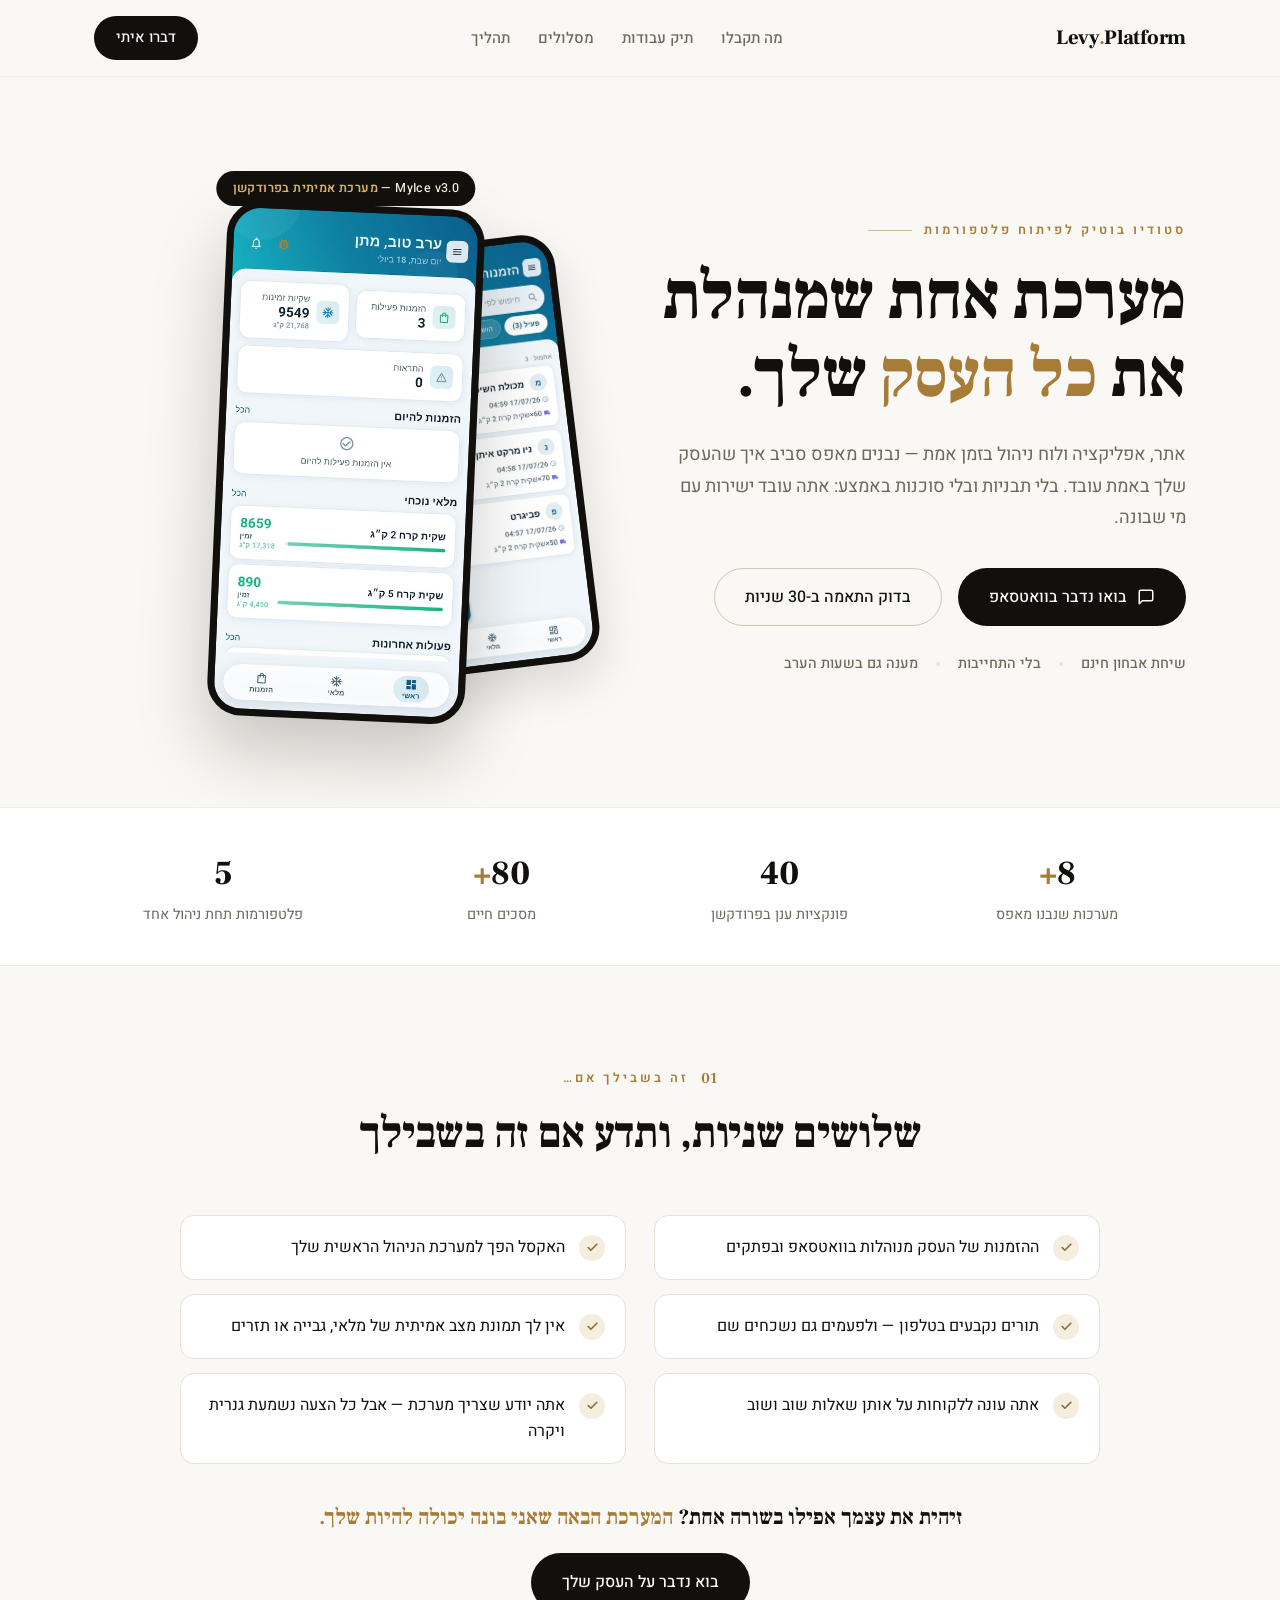
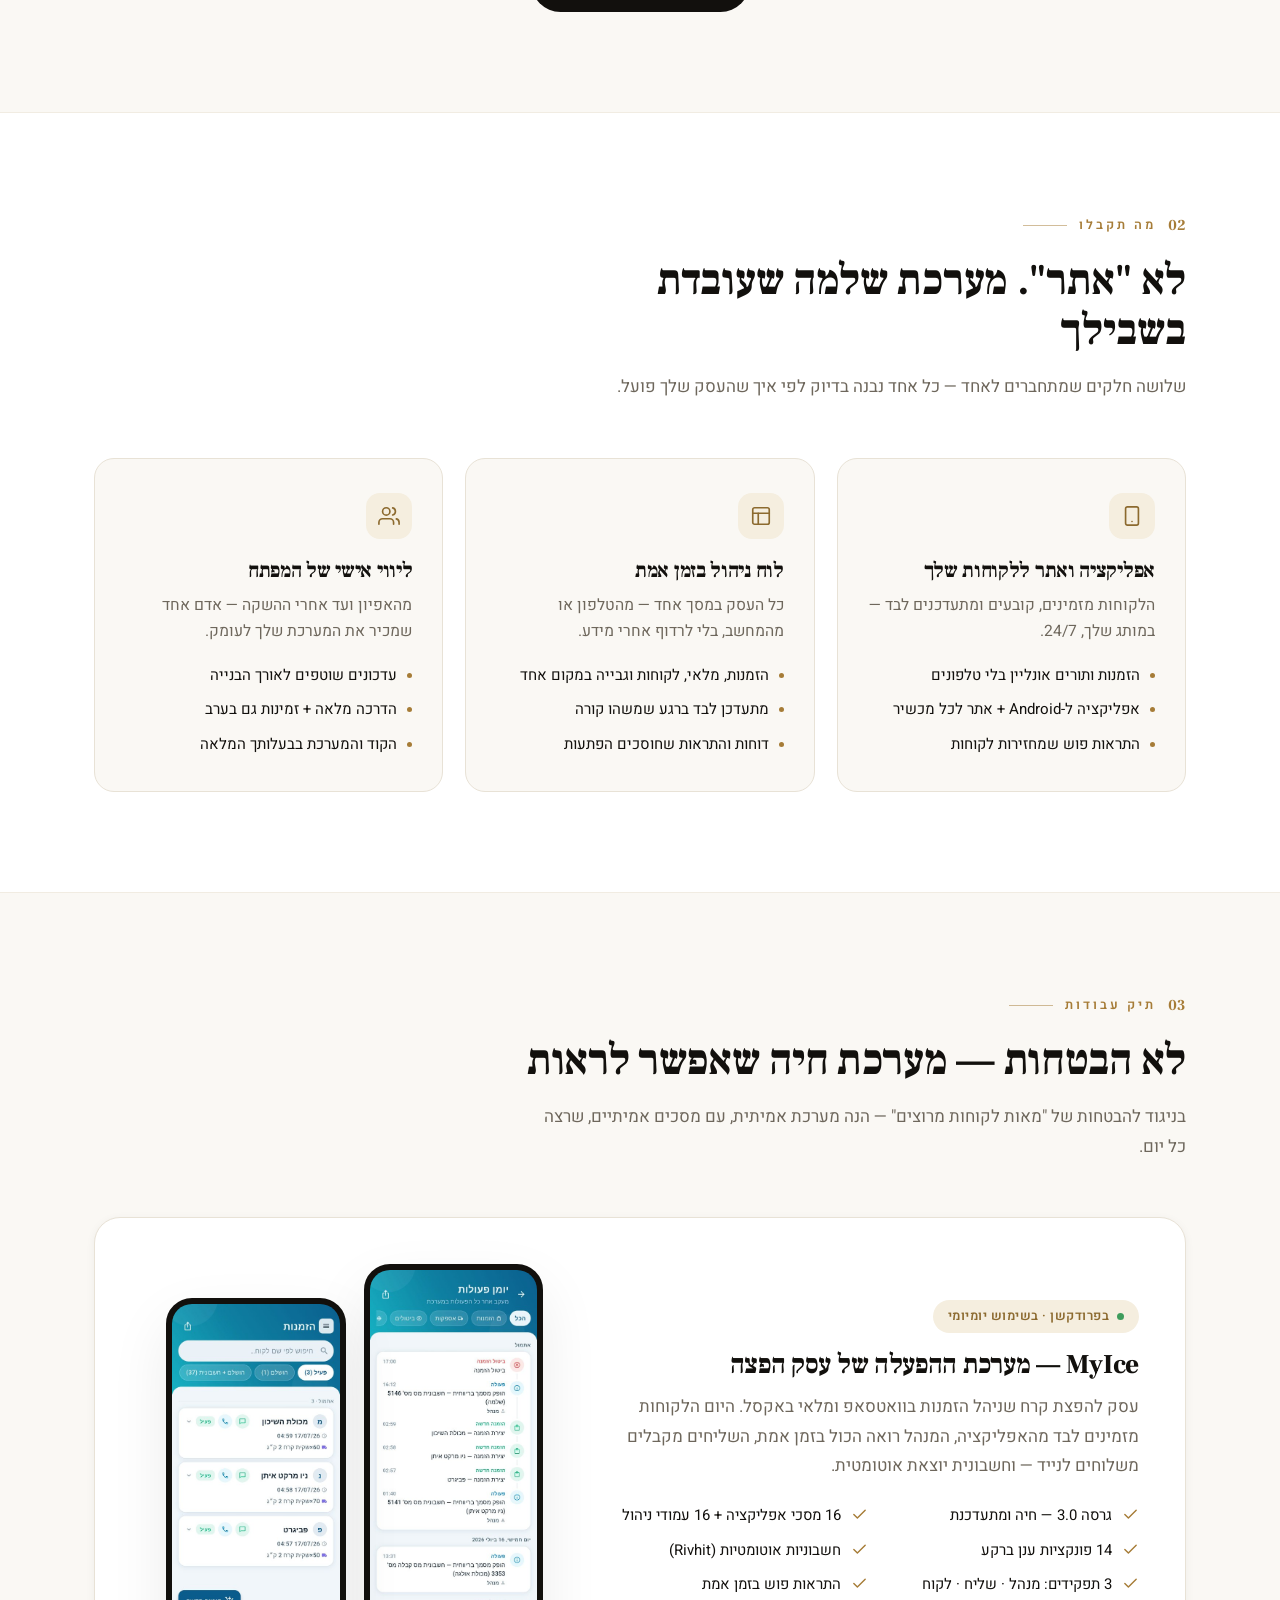
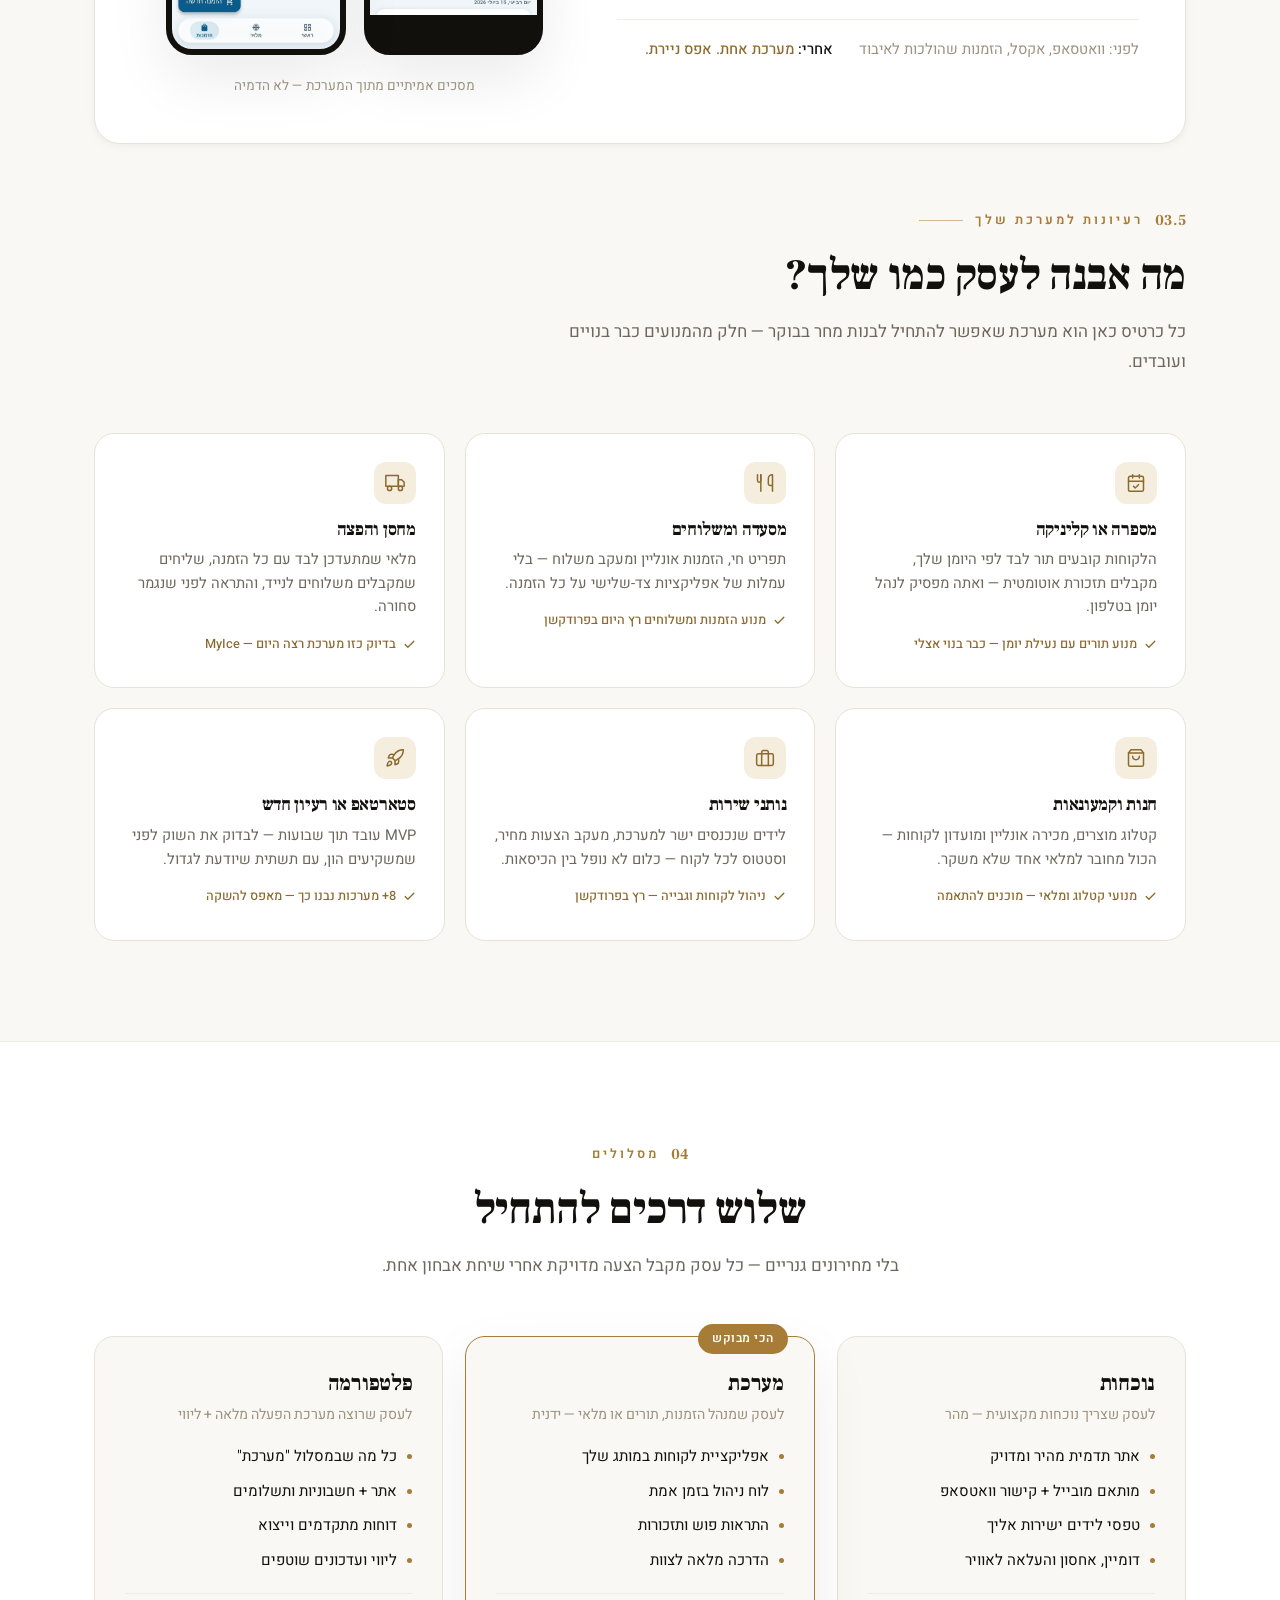
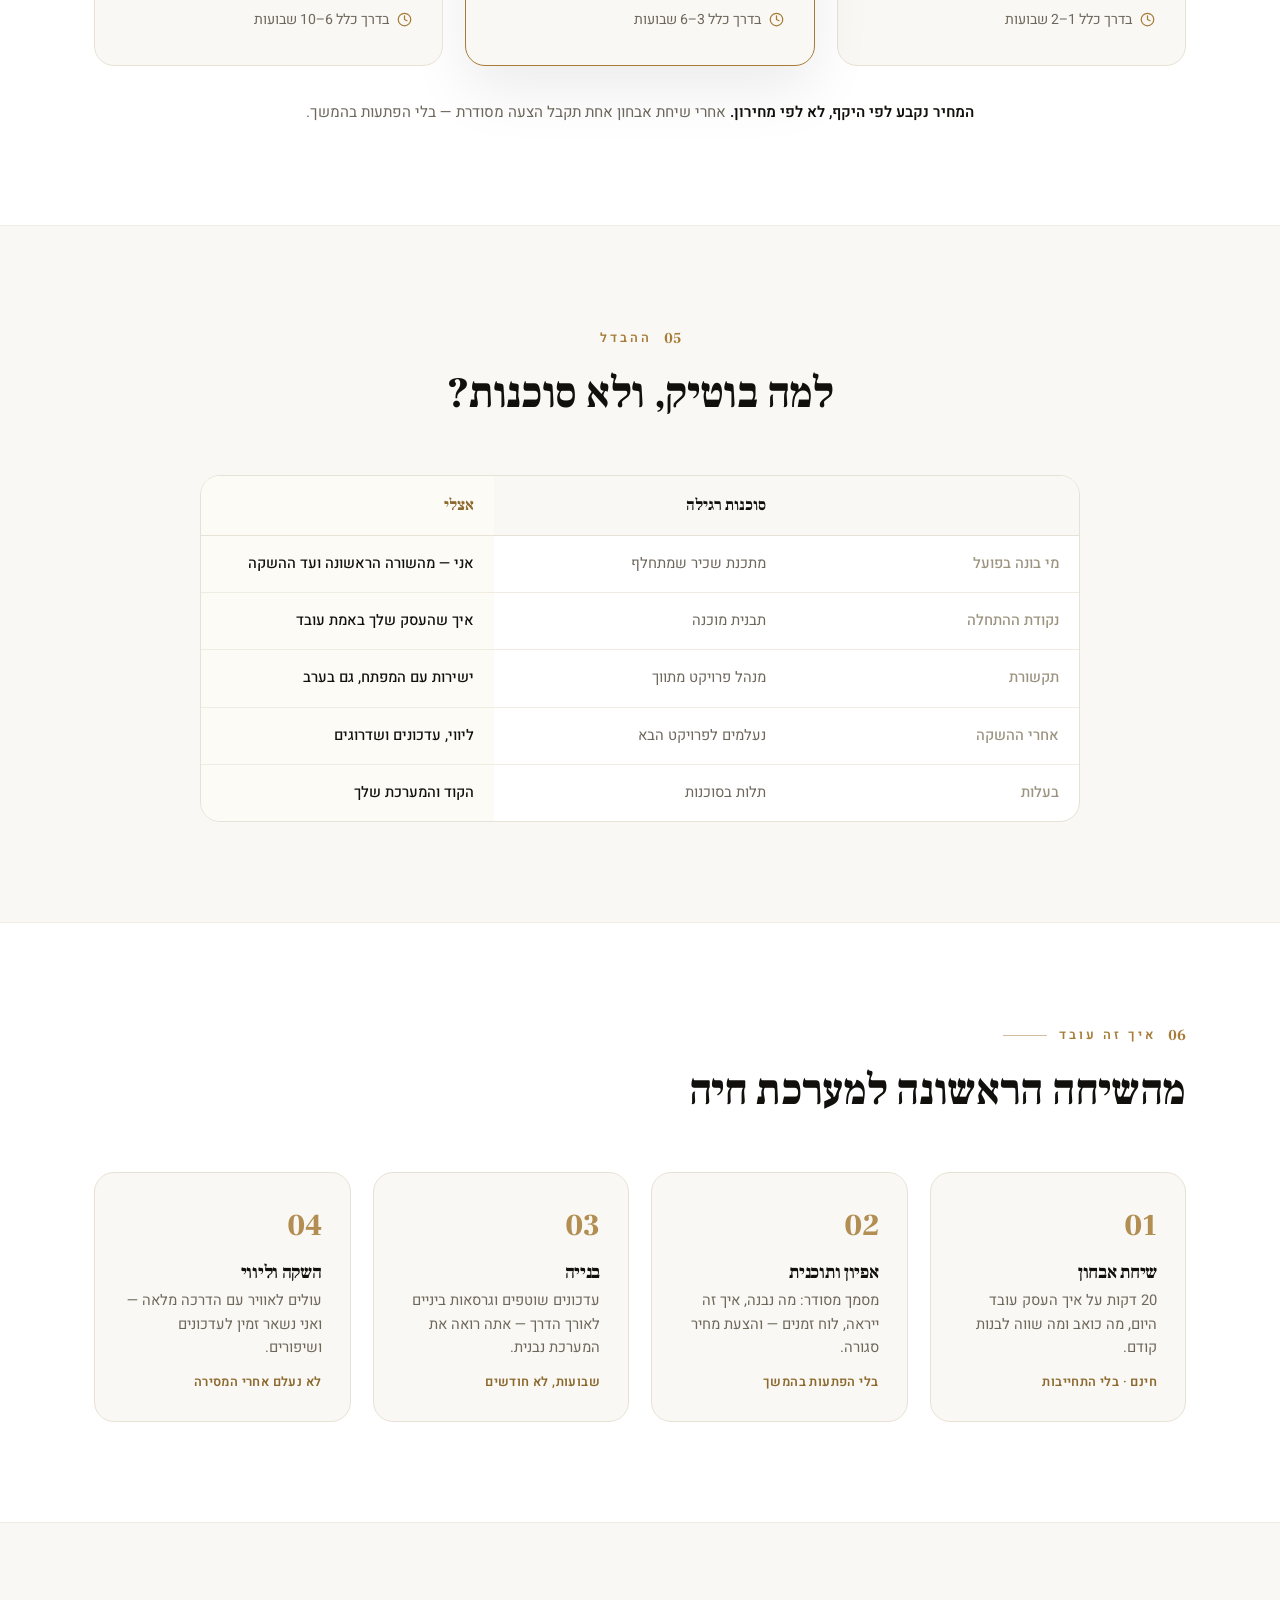
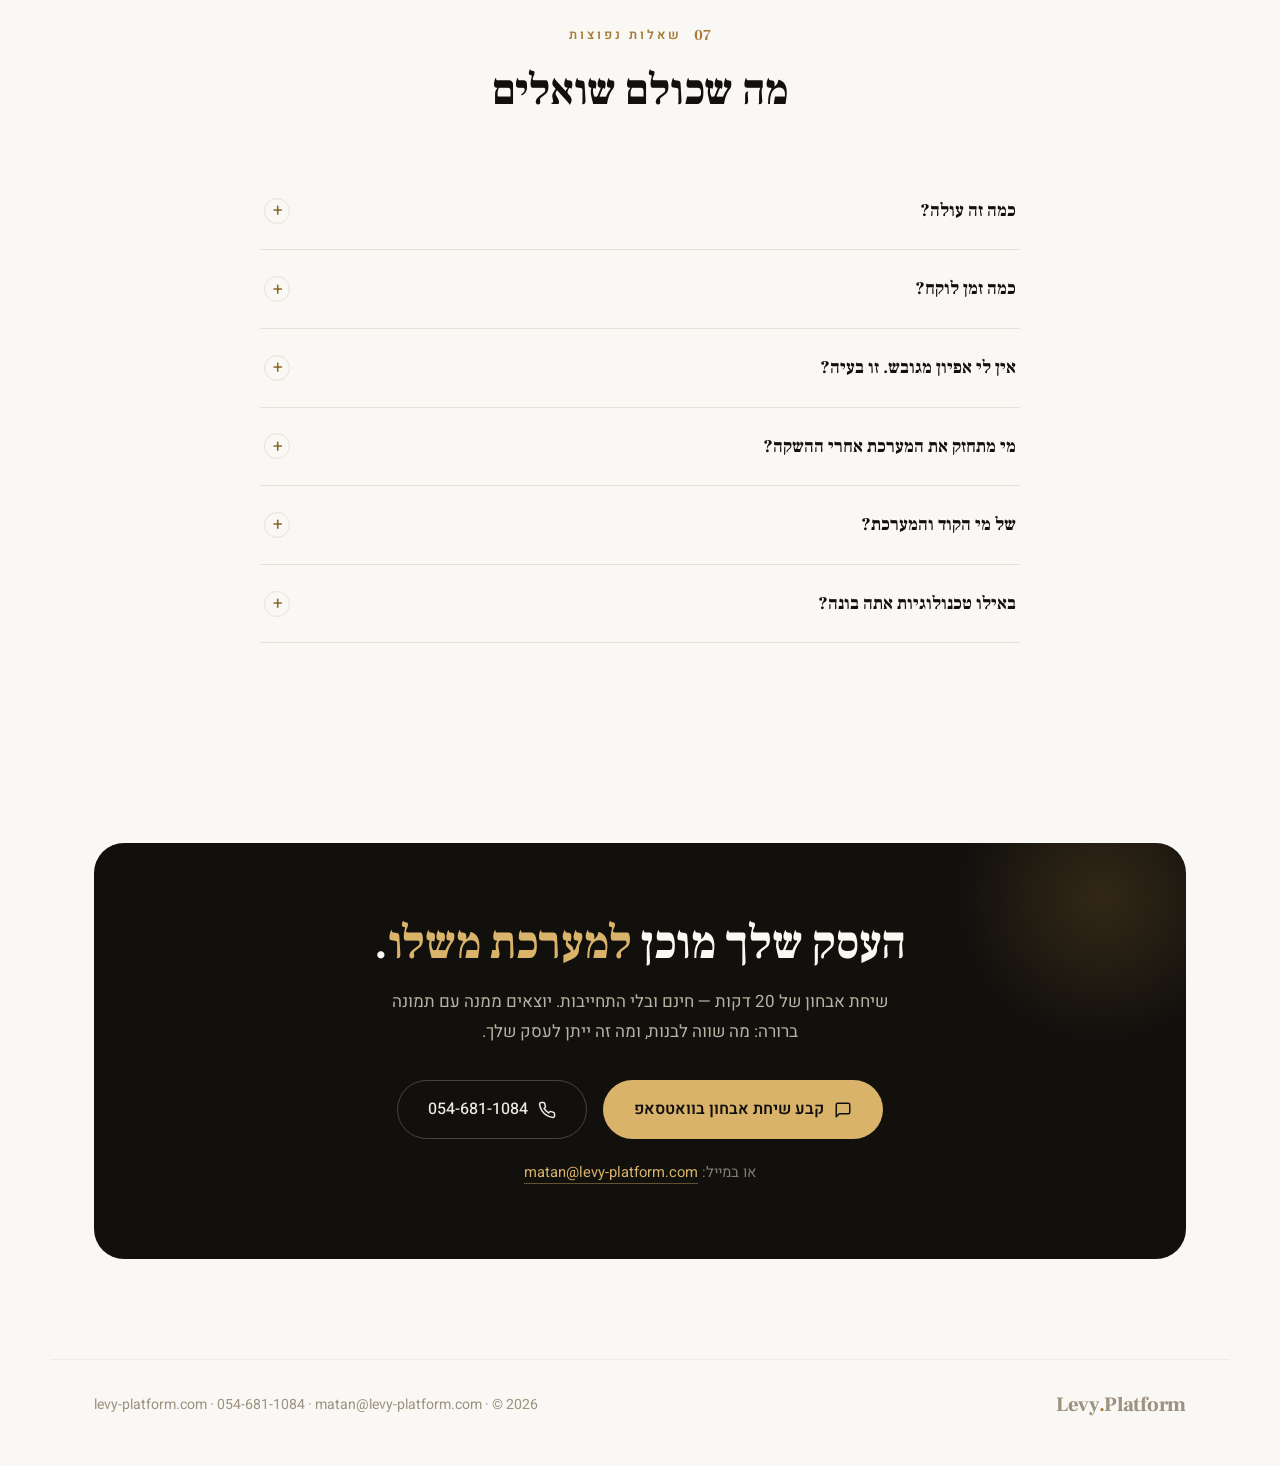
==== commit 3bc994ca: "עדכון דוגמאות: צילומי MyIce v3.0 החדשים (דשבורד/הזמנות/יומן פעולות) + hero שני-טלפונים Co-Authored-B" ====
--- a/index.html
+++ b/index.html
@@ -44,15 +44,10 @@
       </div>
     </div>
     <div class="reveal">
-      <div class="hv">
-        <span class="hv-badge">MyIce — <b>מערכת אמיתית בפרודקשן</b></span>
-        <div class="hv-browser">
-          <div class="bar"><i></i><i></i><i></i><span class="url">myicenew.web.app</span></div>
-          <img src="[data-uri]" alt="לוח הניהול של מערכת MyIce" width="1100" height="586">
-        </div>
-        <div class="hv-phone">
-          <img src="[data-uri]" alt="אפליקציית ההזמנות של MyIce" width="430" height="878">
-        </div>
+      <div class="hv2">
+        <span class="hv-badge">MyIce v3.0 — <b>מערכת אמיתית בפרודקשן</b></span>
+        <div class="ph ph-back"><img src="[data-uri]" alt="מסך ההזמנות של MyIce — סינון, חיוג ללקוח וסטטוס חי" width="460" height="945"></div>
+        <div class="ph ph-front"><img src="[data-uri]" alt="הדשבורד של MyIce — מלאי, הזמנות והתראות בזמן אמת" width="460" height="945"></div>
       </div>
     </div>
   </div>
@@ -162,8 +157,8 @@
       </div>
       <div>
         <div class="case-shots">
-          <div class="shot"><img src="[data-uri]" alt="לוח שנה וניהול משלוחים ב-MyIce" width="430" height="878"></div>
-          <div class="shot"><img src="[data-uri]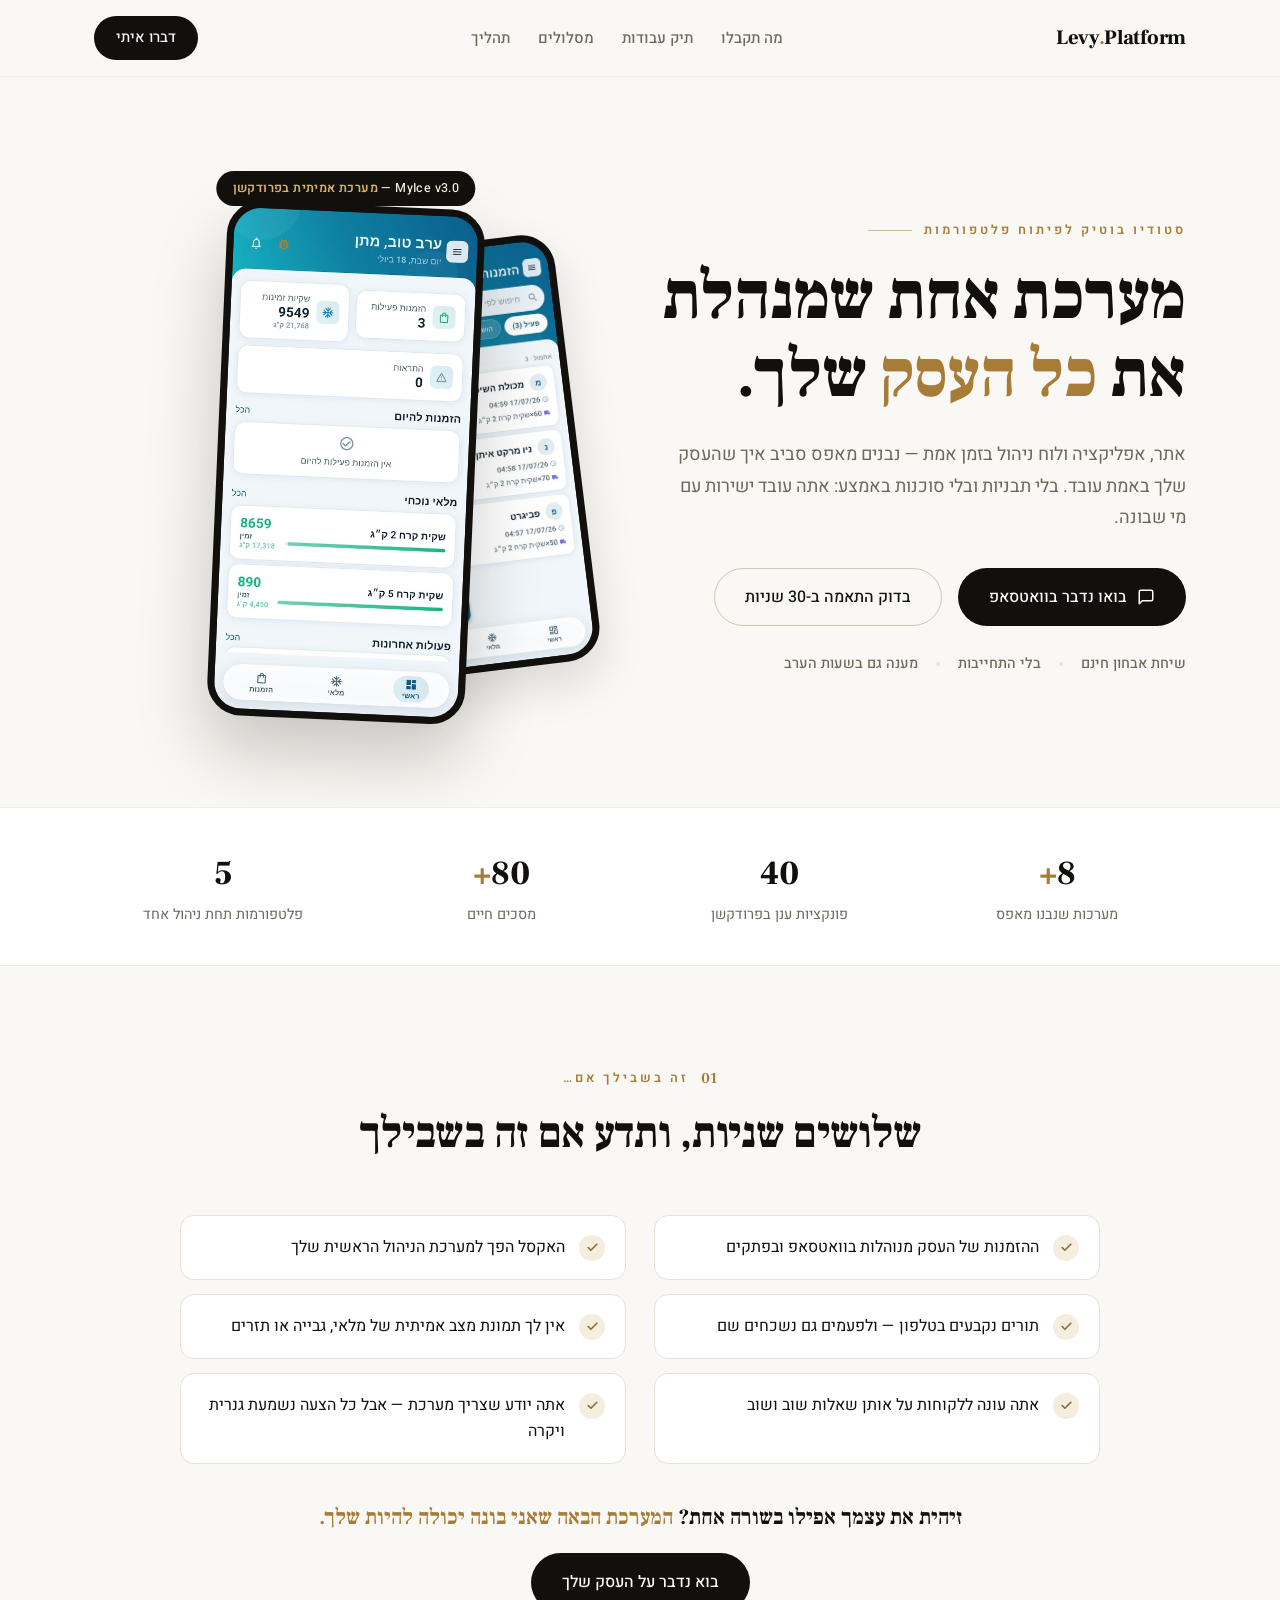
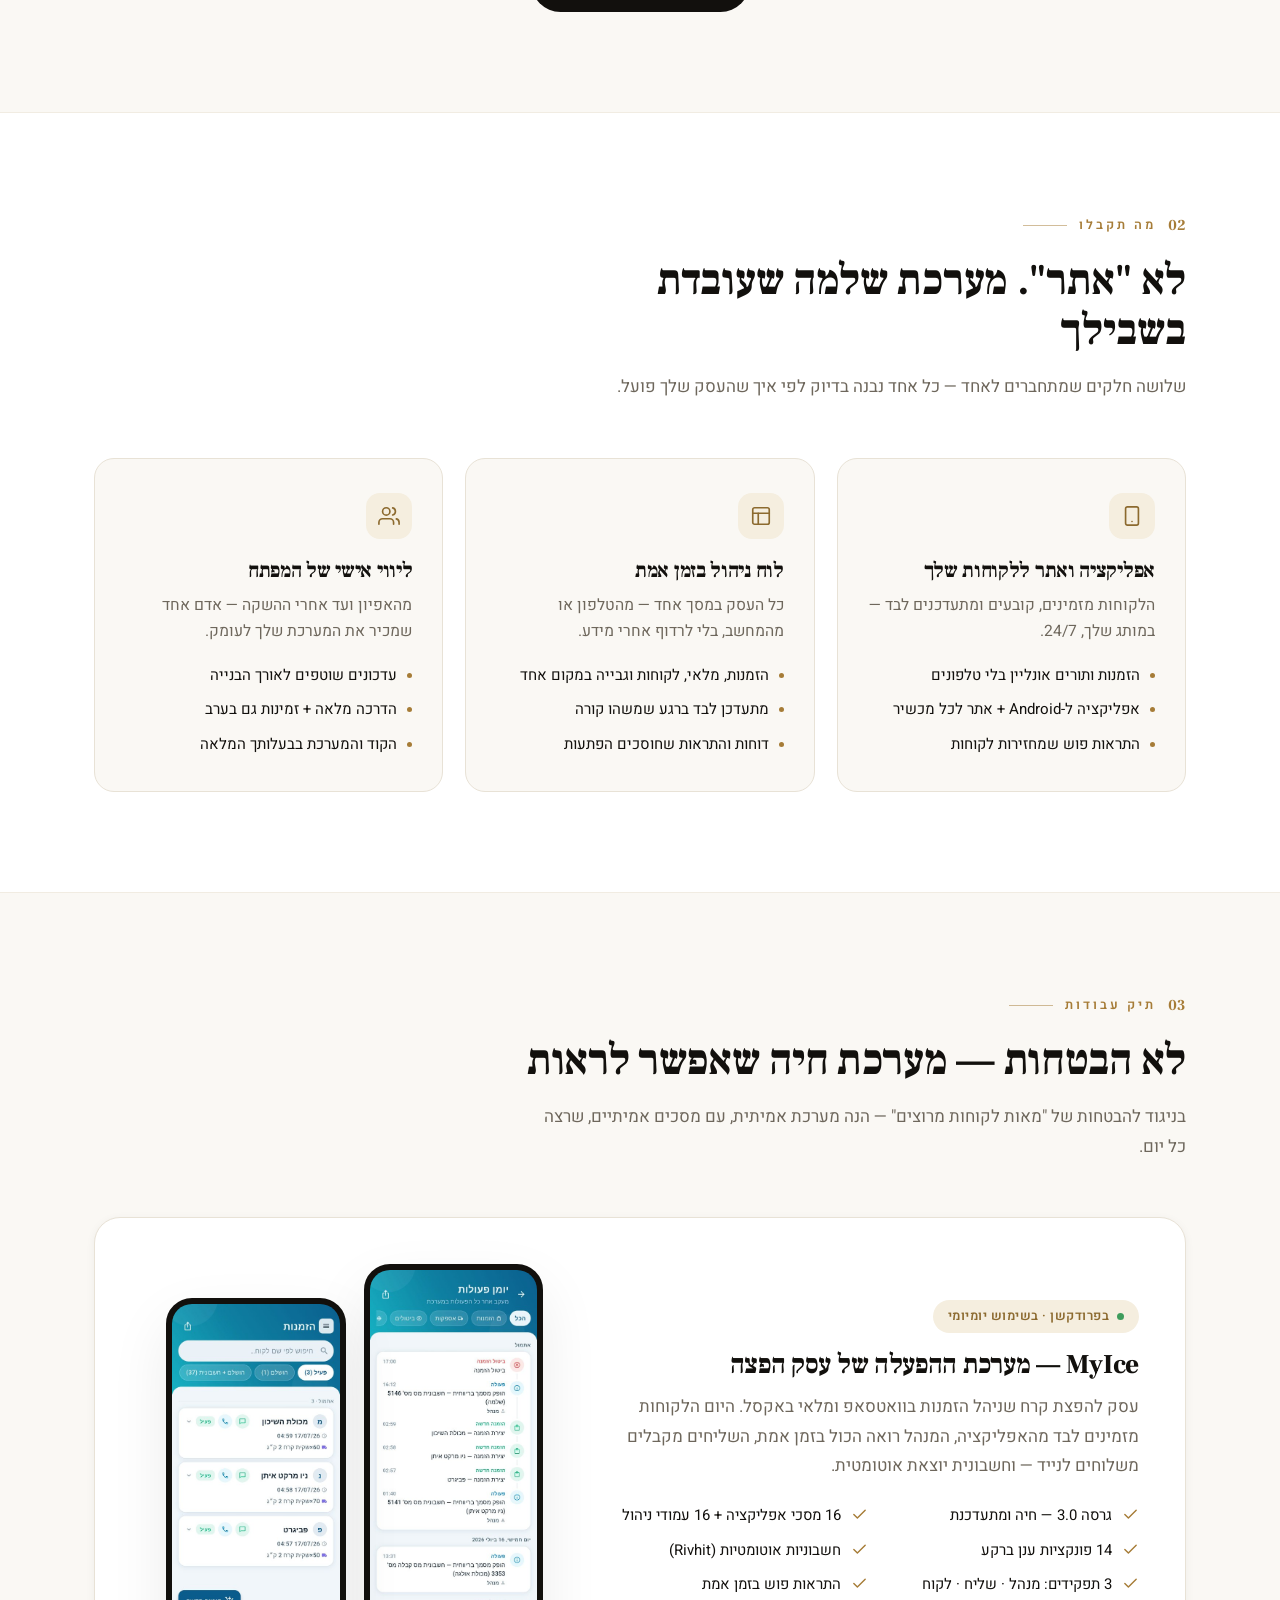
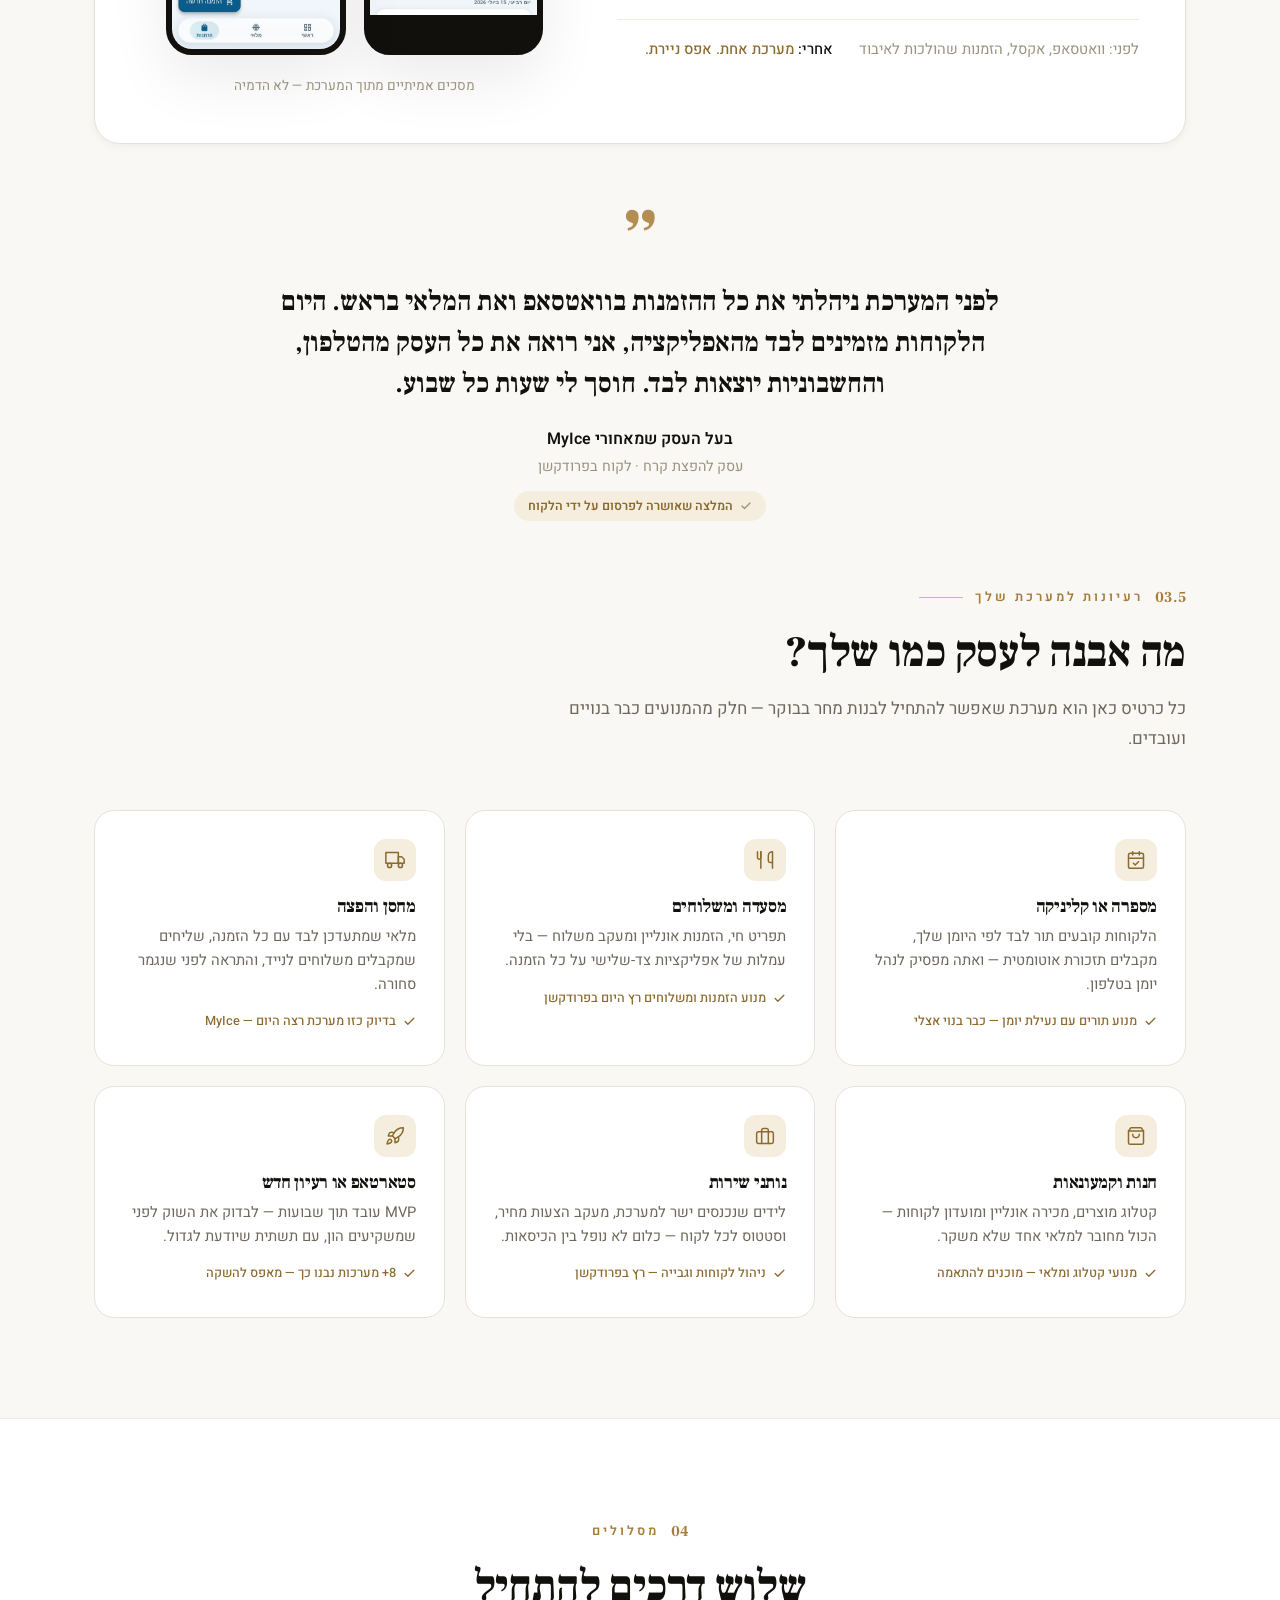
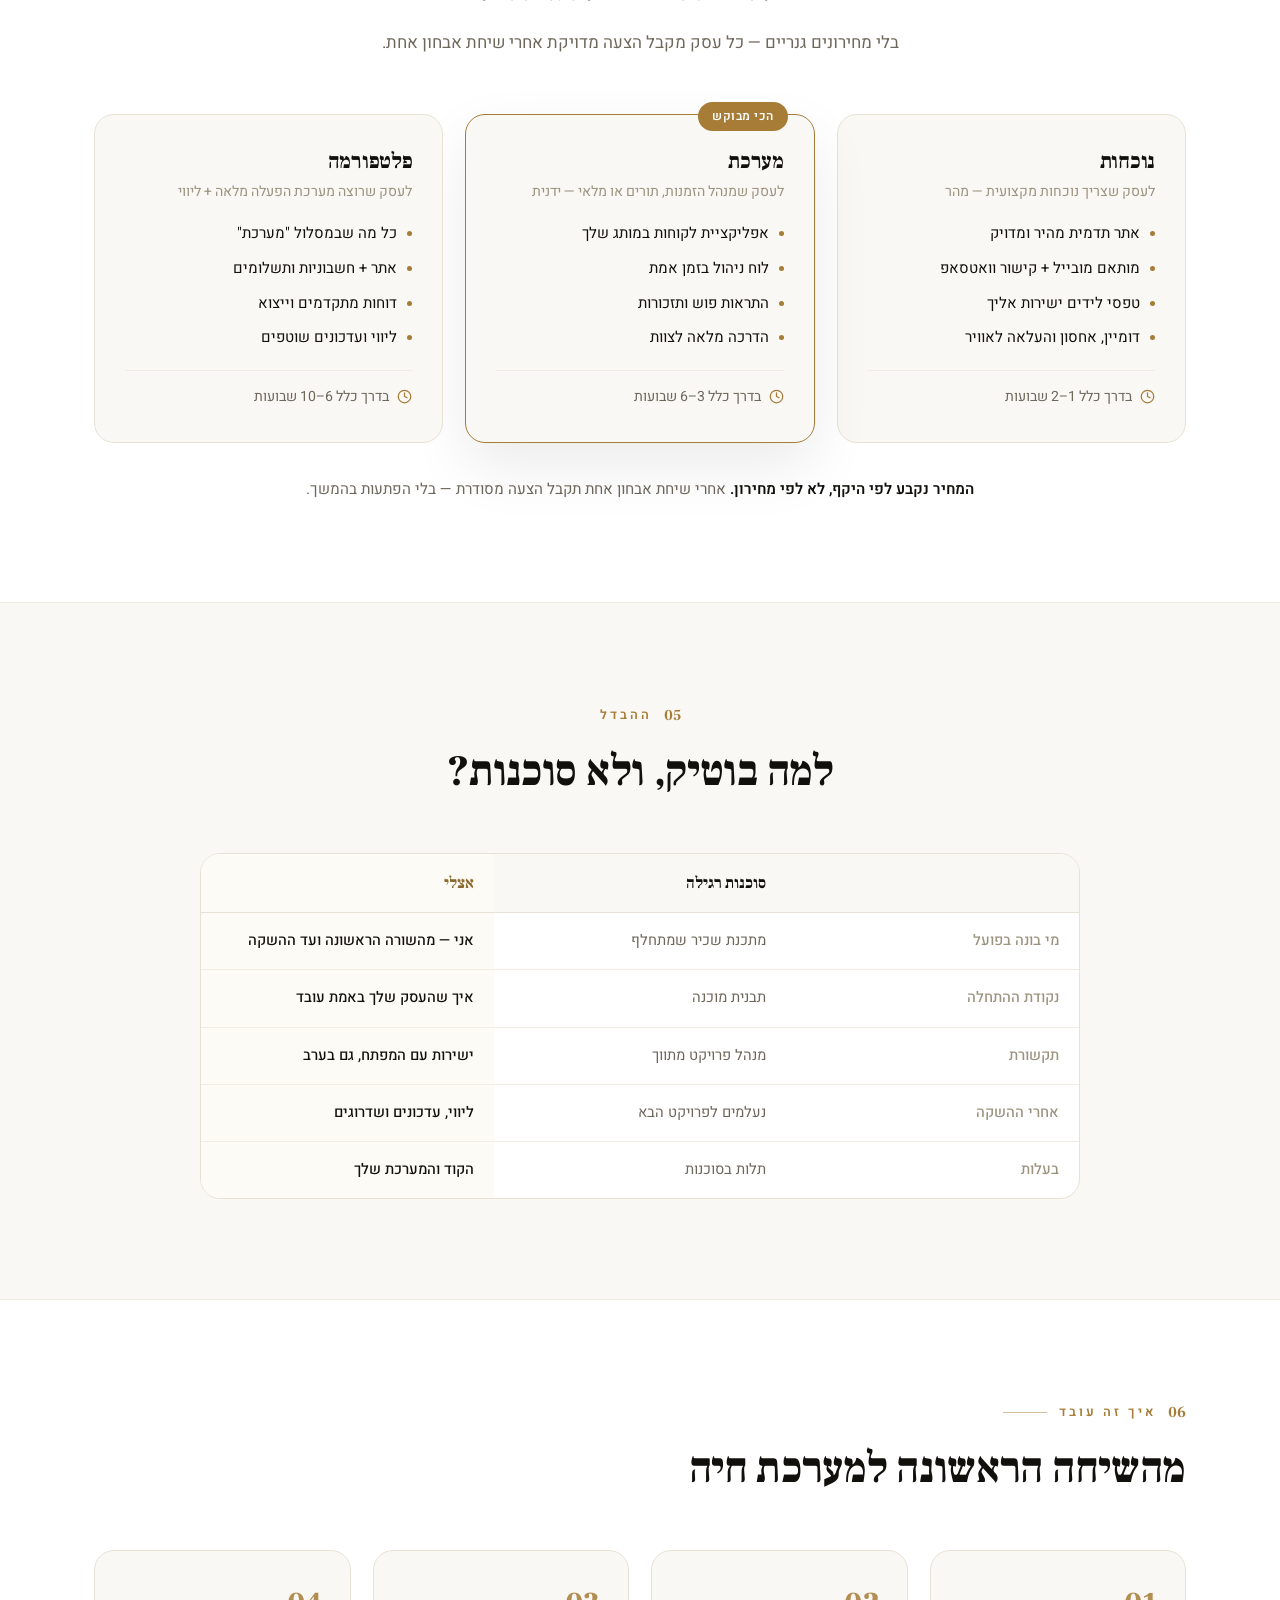
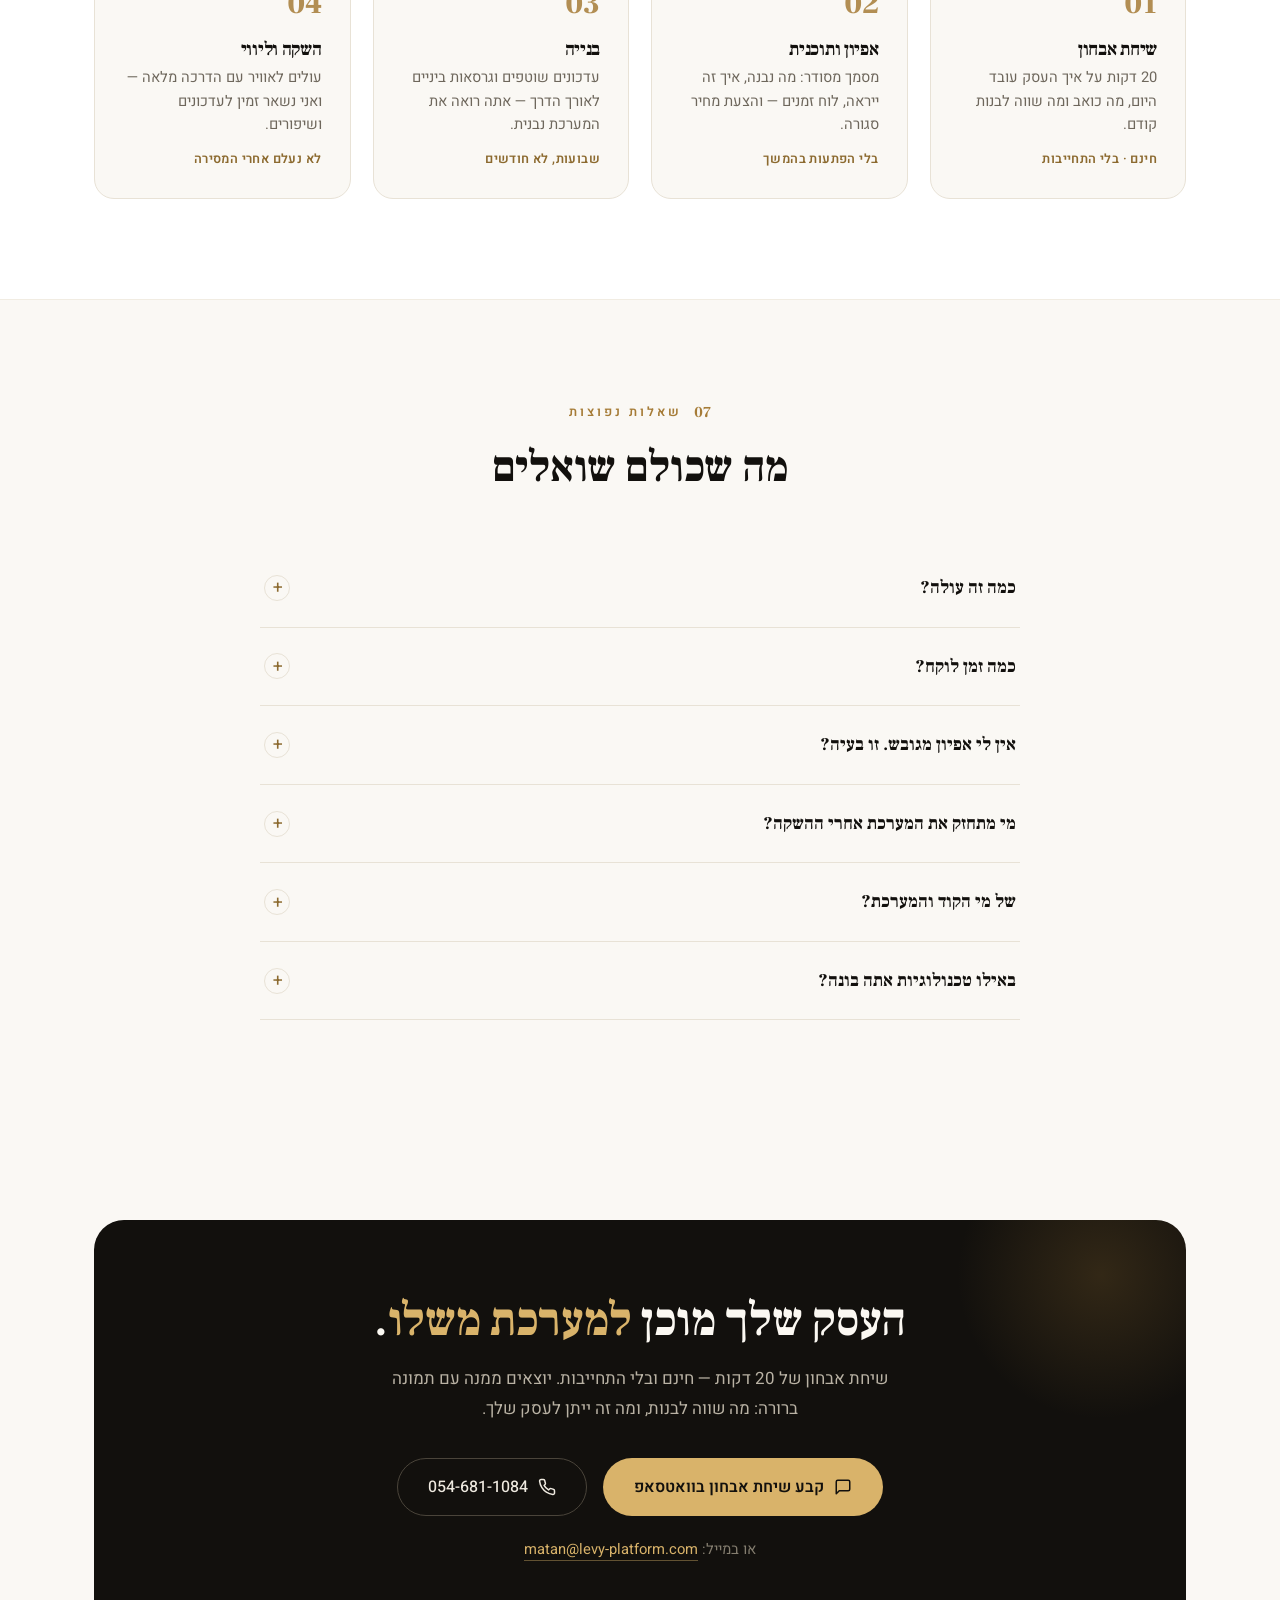
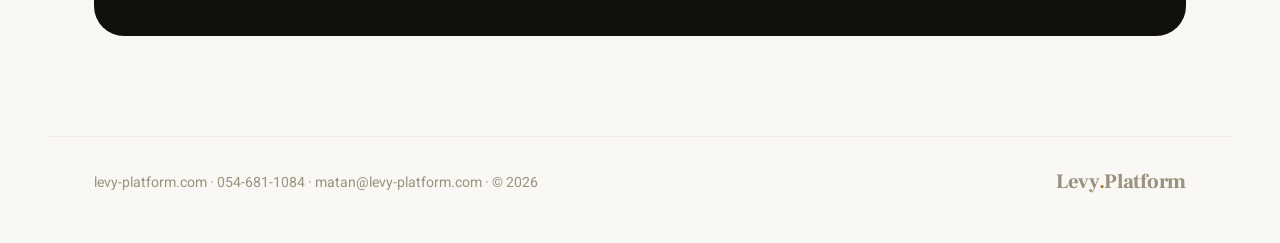
==== commit 5a0f16b4: "המלצת לקוח אמיתית ומאושרת (בעל MyIce) — סקשן ציטוט בוטיק אחרי ה-case study Co-Authored-By: Claude <n" ====
--- a/index.html
+++ b/index.html
@@ -164,6 +164,17 @@
       </div>
     </div>
 
+    <!-- client quote -->
+    <div class="quote reveal">
+      <div class="qm">”</div>
+      <p class="qt">לפני המערכת ניהלתי את כל ההזמנות בוואטסאפ ואת המלאי בראש. היום הלקוחות מזמינים לבד מהאפליקציה, אני רואה את כל העסק מהטלפון, והחשבוניות יוצאות לבד. חוסך לי שעות כל שבוע.</p>
+      <div class="who">
+        <b>בעל העסק שמאחורי MyIce</b>
+        <span>עסק להפצת קרח · לקוח בפרודקשן</span>
+        <span class="vchip"><span class="ico"><svg viewBox="0 0 24 24" fill="none" stroke="currentColor" stroke-width="2.6" stroke-linecap="round" stroke-linejoin="round"><path d="M20 6 9 17l-5-5"/></svg></span>המלצה שאושרה לפרסום על ידי הלקוח</span>
+      </div>
+    </div>
+
     <!-- ideas -->
     <div class="ideas">
       <div class="sec-head reveal">
--- a/css/styles.css
+++ b/css/styles.css
@@ -151,6 +151,16 @@
 .shot{width:min(190px,42%);border:6px solid var(--ink);border-radius:26px;overflow:hidden;background:var(--ink);box-shadow:var(--shadow)}
 .shot:last-child{margin-top:34px}
 .case-note{margin-top:20px;text-align:center;color:var(--faint);font-size:.85rem}
+
+/* client quote */
+.quote{max-width:780px;margin:72px auto 0;text-align:center;padding:0 10px}
+.quote .qm{font-family:var(--disp);font-weight:900;font-size:5rem;line-height:.6;color:var(--bronze);opacity:.85;margin-bottom:18px}
+.quote .qt{font-family:var(--disp);font-weight:700;font-size:clamp(1.25rem,2.6vw,1.7rem);line-height:1.5;color:var(--ink)}
+.quote .who{margin-top:22px;display:flex;flex-direction:column;gap:2px}
+.quote .who b{font-weight:600;color:var(--ink)}
+.quote .who span{color:var(--faint);font-size:.9rem}
+.quote .who .vchip{margin:10px auto 0;display:inline-flex;align-items:center;gap:7px;background:var(--bronze-soft);color:var(--bronze-dark);font-size:.78rem;font-weight:600;border-radius:999px;padding:5px 14px;width:fit-content}
+.quote .who .vchip .ico{width:12px;height:12px}
 
 /* ideas gallery */
 .ideas{margin-top:64px}
